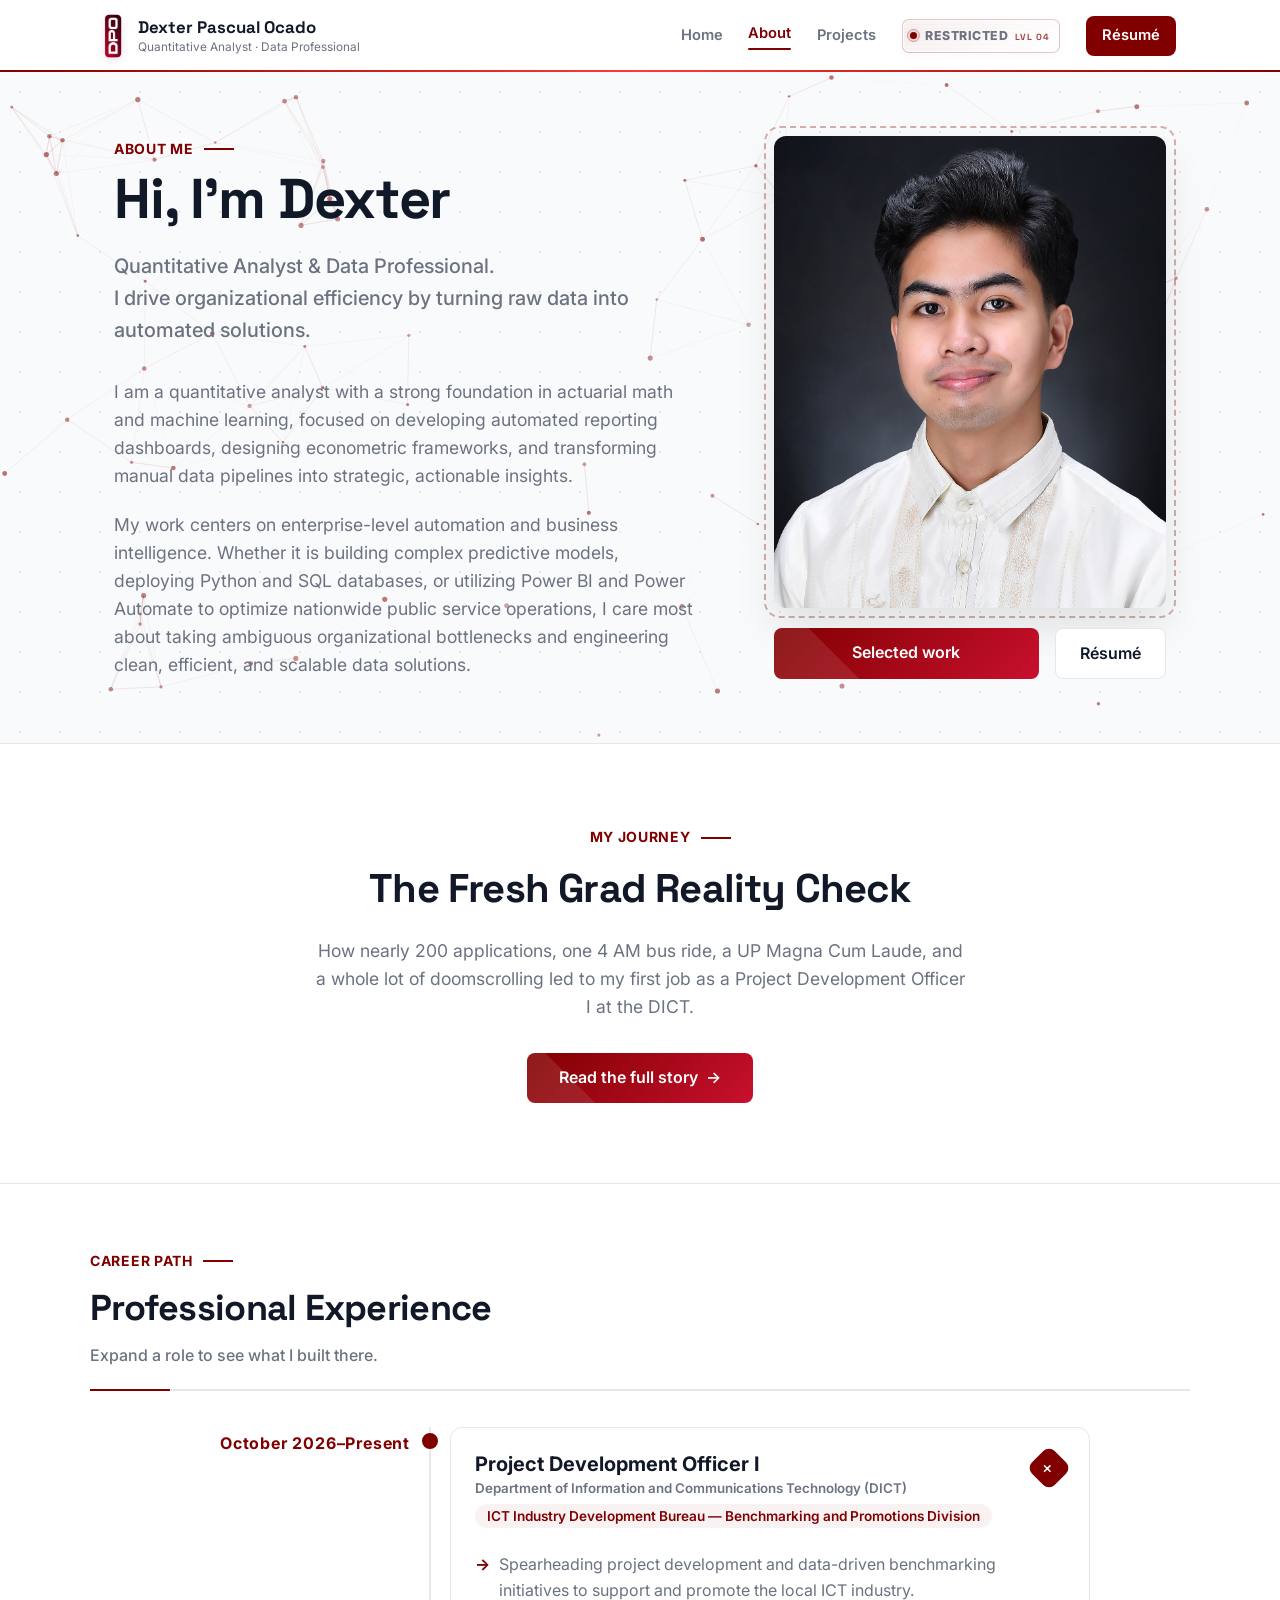
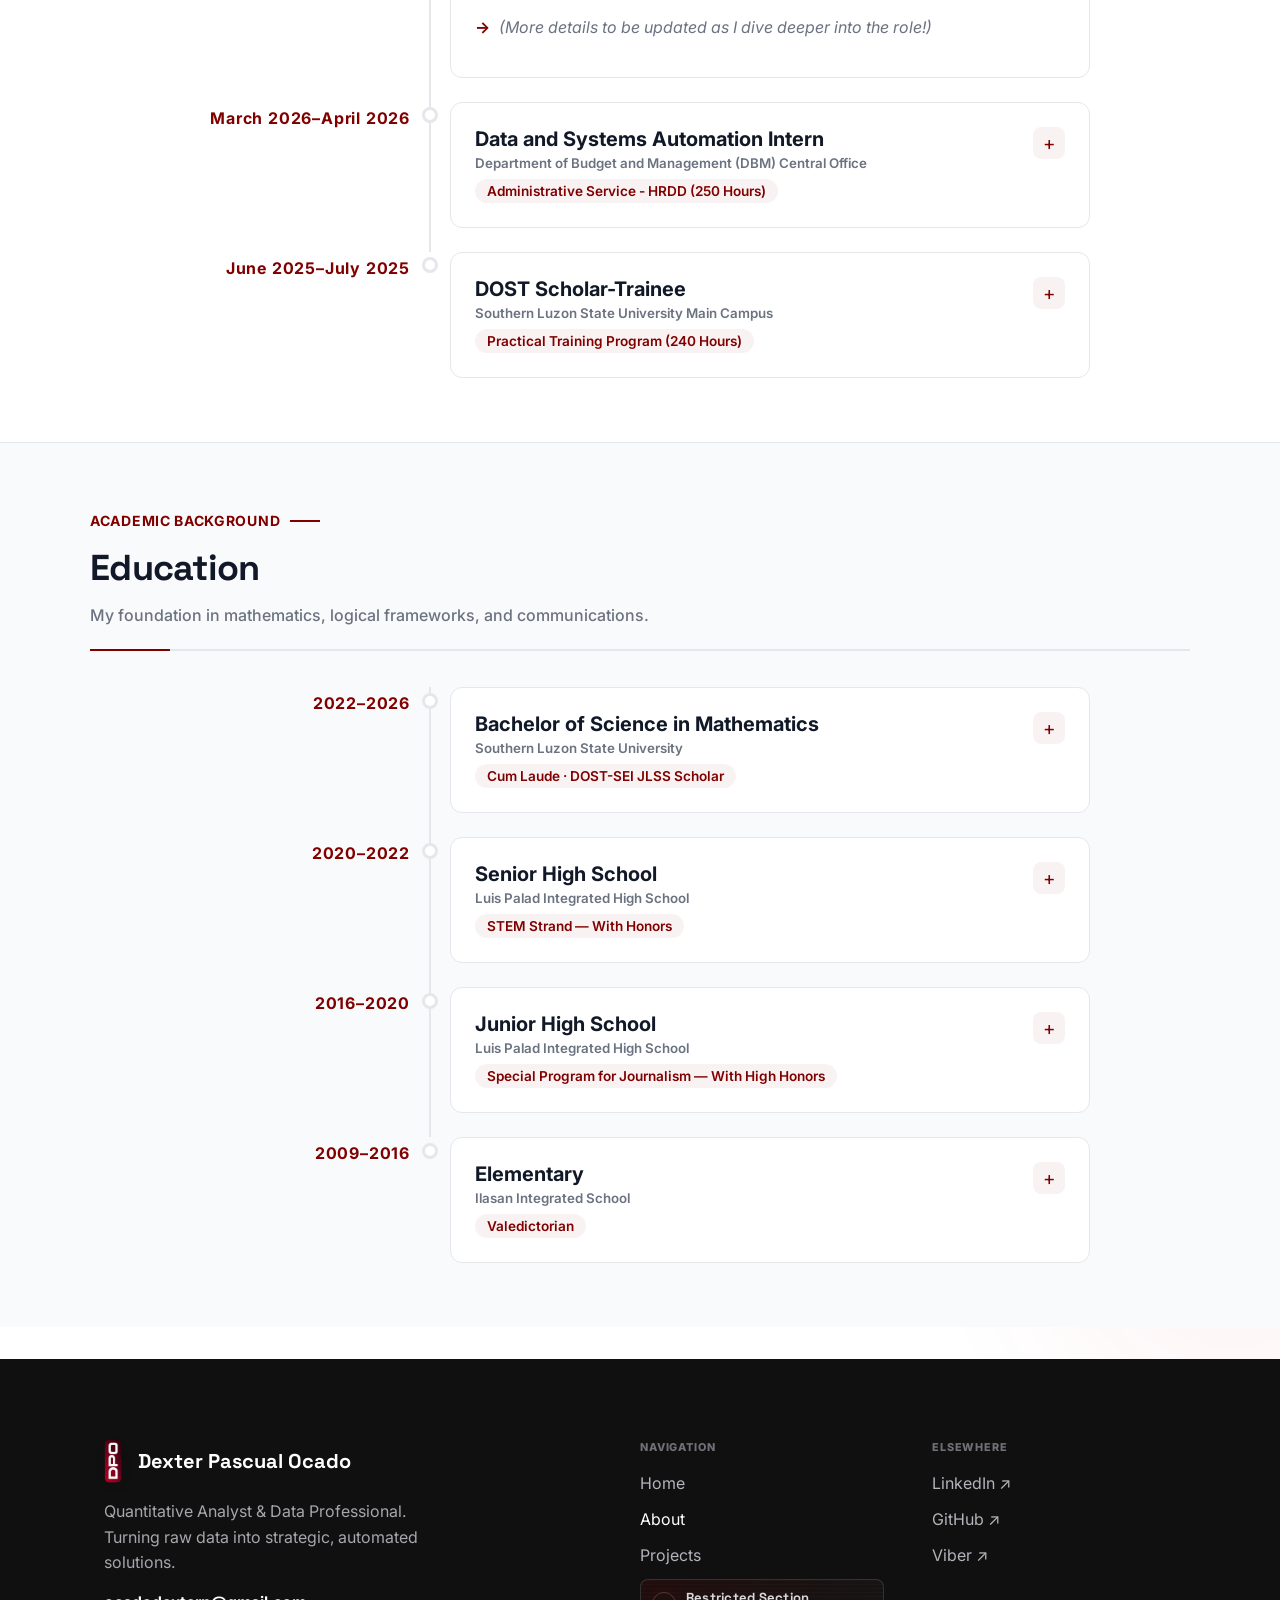
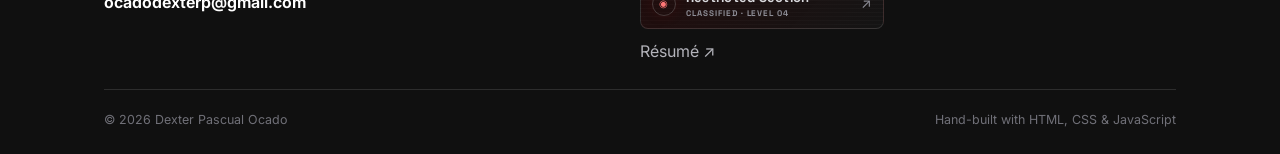
==== about.html @ 58049715 "Increase grid column width in about.html" ====
<!DOCTYPE html>
<html lang="en">
<head>
    <meta charset="UTF-8">
    <meta name="viewport" content="width=device-width, initial-scale=1, shrink-to-fit=no">
    <meta name="theme-color" content="#800000">
    <meta name="description" content="About Dexter Pascual Ocado — Quantitative Analyst and Data Professional.">
    <title>About — Dexter Pascual Ocado</title>
    <link rel="icon" type="image/png" href="img/gryffindor-crest.png">
    <link href="https://fonts.googleapis.com/css2?family=Inter:wght@400;500;600;700;800&family=Space+Grotesk:wght@500;600;700&display=swap" rel="stylesheet">
    <style>
        /* =========================================================
           BASE VARIABLES & RESET
        ========================================================= */
        :root {
            --maroon: #800000;
            --maroon-light: rgba(128, 0, 0, 0.05);
            --maroon-hover: #a00000;
            --text-dark: #111827;
            --text-muted: #6b7280;
            --bg-color: #ffffff;
            --bg-grid: #f9fafb;
            --border: #e5e7eb;
            --transition: all 0.4s cubic-bezier(0.16, 1, 0.3, 1);
        }

        * {
            margin: 0;
            padding: 0;
            box-sizing: border-box;
        }

        html {
            scroll-behavior: smooth;
        }

        body {
            font-family: 'Inter', sans-serif;
            color: var(--text-dark);
            background: var(--bg-color);
            line-height: 1.6;
            overflow-x: hidden;
            position: relative;
        }

        a {
            text-decoration: none;
            color: inherit;
        }

        ul {
            list-style: none;
        }

        /* =========================================================
           TYPOGRAPHY
        ========================================================= */
        h1, h2, h3 {
            font-family: 'Space Grotesk', sans-serif;
            letter-spacing: -0.02em;
        }

        .kicker {
            font-size: 0.875rem;
            text-transform: uppercase;
            letter-spacing: 0.05em;
            color: var(--maroon);
            font-weight: 700;
            margin-bottom: 0.5rem;
            display: inline-block;
            position: relative;
        }

        .kicker::after {
            content: '';
            position: absolute;
            right: -40px;
            top: 50%;
            width: 30px;
            height: 2px;
            background: var(--maroon);
            transform: translateY(-50%);
        }

        .hero-h1 {
            font-size: 3.5rem;
            font-weight: 800;
            line-height: 1.1;
            margin-bottom: 1.25rem;
        }

        .intro-lead {
            font-size: 1.25rem;
            color: var(--text-muted);
            font-weight: 500;
            max-width: 800px;
            margin-bottom: 0;
        }

        /* =========================================================
           ANIMATIONS
        ========================================================= */
        @keyframes float {
            0% {
                transform: translateY(0px) rotate(0deg);
            }
            50% {
                transform: translateY(-20px) rotate(2deg);
            }
            100% {
                transform: translateY(0px) rotate(0deg);
            }
        }

        @keyframes pulse-ring {
            0% {
                box-shadow: 0 0 0 0 rgba(128, 0, 0, 0.4);
            }
            70% {
                box-shadow: 0 0 0 10px rgba(128, 0, 0, 0);
            }
            100% {
                box-shadow: 0 0 0 0 rgba(128, 0, 0, 0);
            }
        }

        /* =========================================================
           AMBIENT BACKGROUND
        ========================================================= */
        .ambient-shape {
            position: absolute;
            border-radius: 50%;
            filter: blur(80px);
            z-index: -1;
            opacity: 0.4;
            animation: float 10s infinite ease-in-out;
        }

        .shape-1 {
            width: 300px;
            height: 300px;
            background: rgba(128, 0, 0, 0.15);
            top: -100px;
            left: -100px;
        }

        .shape-2 {
            width: 400px;
            height: 400px;
            background: rgba(200, 16, 46, 0.1);
            bottom: 10%;
            right: -150px;
            animation-delay: -5s;
        }

        /* =========================================================
           GENERAL CONTAINER
        ========================================================= */
        .wrap {
            max-width: 1100px;
            margin: 0 auto;
            padding: 0 1.5rem;
        }

        /* =========================================================
           INTRO SECTION
        ========================================================= */
        .grid-bg {
            background-color: var(--bg-grid);
            background-image: radial-gradient(var(--border) 1px, transparent 0);
            background-size: 40px 40px;
            padding: 4rem 0;
            border-bottom: 1px solid var(--border);
            position: relative;
            overflow: hidden;
        }

        /* =========================================================
           INTRO LAYOUT
        ========================================================= */
        .intro-grid {
            display: grid;
            grid-template-columns: minmax(0, 1.35fr) minmax(360px, 0.9fr);
            gap: 4.5rem;
            align-items: stretch;
            margin-top: 0;
        }

        /* =========================================================
           LEFT TEXT COLUMN
        ========================================================= */
        .intro-content {
            display: flex;
            flex-direction: column;
            justify-content: space-between;
            min-width: 0;
        }

        .intro-head {
            margin-bottom: 2rem;
        }

        .intro-body {
            display: flex;
            flex-direction: column;
            justify-content: flex-start;
            min-width: 0;
        }

        .intro-body p {
            font-size: 1.1rem;
            margin-bottom: 1.25rem;
            color: var(--text-muted);
            position: relative;
        }

        .intro-body p:last-child {
            margin-bottom: 0;
        }

        /* =========================================================
           PHOTO COLUMN
        ========================================================= */
        .photo-col {
            display: flex;
            flex-direction: column;
            min-width: 0;
            height: 100%;
        }

        .photo-wrapper {
            position: relative;
            width: 100%;
            flex: 1;
            min-height: 0;
            display: flex;
        }

        .photo-wrapper::before {
            content: '';
            position: absolute;
            inset: -10px;
            border: 2px dashed var(--maroon);
            border-radius: 16px;
            opacity: 0.3;
            z-index: 0;
            transition: var(--transition);
        }

        .photo-wrapper:hover::before {
            transform: rotate(3deg);
            opacity: 0.8;
        }

        .photo-col img {
            position: relative;
            z-index: 1;
            width: 100%;
            height: 100%;
            border-radius: 12px;
            box-shadow: 0 20px 40px rgba(0, 0, 0, 0.1);
            transition: transform 0.5s ease;
            object-fit: cover;
        }

        .photo-col img:hover {
            transform: translateY(-5px);
        }

        /* =========================================================
           BUTTONS
        ========================================================= */
        .intro-btns {
            display: flex;
            gap: 1rem;
            margin-top: 1.25rem;
            position: relative;
            z-index: 2;
            flex-shrink: 0;
        }

        .btn {
            padding: 0.75rem 1.5rem;
            border-radius: 8px;
            font-weight: 600;
            text-align: center;
            transition: var(--transition);
        }

        .btn--grad {
            background: linear-gradient(135deg, var(--maroon), #c8102e);
            color: white;
            flex: 1;
            position: relative;
            overflow: hidden;
        }

        .btn--grad::after {
            content: '';
            position: absolute;
            top: -50%;
            left: -50%;
            width: 200%;
            height: 200%;
            background: rgba(255, 255, 255, 0.1);
            transform: rotate(45deg) translateY(100%);
            transition: transform 0.5s ease;
        }

        .btn--grad:hover::after {
            transform: rotate(45deg) translateY(-100%);
        }

        .btn--grad:hover {
            box-shadow: 0 10px 20px rgba(128, 0, 0, 0.2);
            transform: translateY(-2px);
        }

        .btn--ghost {
            border: 1px solid var(--border);
            color: var(--text-dark);
            background: white;
        }

        .btn--ghost:hover {
            border-color: var(--maroon);
            color: var(--maroon);
        }

        /* =========================================================
           TIMELINE SECTION
        ========================================================= */
        .pad-exp {
            padding: 4rem 0 1rem 0;
        }

        .sechead {
            margin-bottom: 2.25rem;
            text-align: left;
            border-bottom: 2px solid var(--border);
            padding-bottom: 1.25rem;
            position: relative;
        }

        .sechead::after {
            content: '';
            position: absolute;
            bottom: -2px;
            left: 0;
            width: 80px;
            height: 2px;
            background: var(--maroon);
        }

        .sechead h2 {
            font-size: 2.25rem;
            font-weight: 700;
            margin-bottom: 0.35rem;
            color: var(--text-dark);
        }

        .sechead p {
            color: var(--text-muted);
            font-weight: 500;
        }

        /* =========================================================
           TIMELINE
        ========================================================= */
        .timeline {
            position: relative;
            max-width: 900px;
            margin: 0 auto 3rem auto;
        }

        .tl-row {
            display: grid;
            grid-template-columns: 220px 40px 1fr;
            margin-bottom: 1.5rem;
            position: relative;
        }

        .tl-year {
            font-weight: 700;
            color: var(--maroon);
            text-align: right;
            padding-top: 0.25rem;
            letter-spacing: 0.05em;
            white-space: nowrap; 
        }

        .tl-rail {
            position: relative;
            display: flex;
            justify-content: center;
        }

        .tl-rail::before {
            content: '';
            position: absolute;
            top: 0;
            bottom: -1.5rem;
            width: 2px;
            background: var(--border);
        }

        .tl-row:last-child .tl-rail::before {
            display: none;
        }

        .tl-node {
            width: 16px;
            height: 16px;
            background: white;
            border: 3px solid var(--border);
            border-radius: 50%;
            position: relative;
            z-index: 2;
            margin-top: 0.35rem;
            transition: var(--transition);
        }

        .tl-row:hover .tl-node {
            border-color: var(--maroon);
            transform: scale(1.3);
        }

        .tl-node--current {
            border-color: var(--maroon);
            background: var(--maroon);
            animation: pulse-ring 2s infinite;
        }

        /* =========================================================
           TIMELINE BODY
        ========================================================= */
        .tl-body {
            background: var(--bg-color);
            border: 1px solid var(--border);
            border-radius: 12px;
            padding: 1.5rem;
            transition: var(--transition);
            position: relative;
            overflow: hidden;
        }

        .tl-body::before {
            content: '';
            position: absolute;
            left: 0;
            top: 0;
            height: 100%;
            width: 4px;
            background: transparent;
            transition: var(--transition);
        }

        .tl-body:hover {
            box-shadow: 0 10px 30px rgba(0, 0, 0, 0.06);
            border-color: transparent;
            transform: translateX(5px);
        }

        .tl-body:hover::before {
            background: var(--maroon);
        }

        /* =========================================================
           EXPERIENCE ACCORDION
        ========================================================= */
        .exp-btn {
            width: 100%;
            display: flex;
            justify-content: space-between;
            align-items: flex-start;
            background: transparent;
            border: none;
            text-align: left;
            cursor: pointer;
            font-family: inherit;
        }

        .tl-title {
            display: block;
            font-size: 1.25rem;
            font-weight: 700;
            color: var(--text-dark);
            margin-bottom: 0.25rem;
        }

        .tl-org {
            display: block;
            font-weight: 600;
            color: var(--text-muted);
            margin-bottom: 0.5rem;
        }

        .tl-note {
            display: inline-block;
            font-size: 0.85rem;
            font-weight: 600;
            color: var(--maroon);
            background: var(--maroon-light);
            padding: 0.25rem 0.75rem;
            border-radius: 50px;
        }

        .exp-icon {
            background: var(--maroon-light);
            color: var(--maroon);
            width: 32px;
            height: 32px;
            border-radius: 8px;
            display: flex;
            align-items: center;
            justify-content: center;
            font-size: 1.2rem;
            transition: var(--transition);
            flex-shrink: 0;
        }

        .exp-btn:hover .exp-icon {
            background: var(--maroon);
            color: white;
        }

        .exp-btn[aria-expanded="true"] .exp-icon {
            transform: rotate(45deg);
            background: var(--maroon);
            color: white;
        }

        /* =========================================================
           EXPERIENCE PANELS
        ========================================================= */
        .exp-panel {
            display: grid;
            grid-template-rows: 0fr;
            transition: grid-template-rows 0.4s cubic-bezier(0.16, 1, 0.3, 1);
        }

        .exp-panel-inner {
            overflow: hidden;
        }

        .exp-btn[aria-expanded="true"] + .exp-panel {
            grid-template-rows: 1fr;
        }

        .exp-panel ul {
            margin-top: 1.5rem;
            padding-left: 1.5rem;
            color: var(--text-muted);
            list-style-type: none;
        }

        .exp-panel li {
            margin-bottom: 0.75rem;
            position: relative;
        }

        .exp-panel li::before {
            content: '→';
            position: absolute;
            left: -1.5rem;
            color: var(--maroon);
            font-weight: bold;
        }

        /* =========================================================
           REVEAL ANIMATIONS
        ========================================================= */
        [data-reveal] {
            opacity: 0;
            transform: translateY(30px);
            transition: opacity 0.8s ease, transform 0.8s cubic-bezier(0.16, 1, 0.3, 1);
        }

        [data-reveal].is-visible {
            opacity: 1;
            transform: translateY(0);
        }

        .delay-1 {
            transition-delay: 0.1s;
        }

        .delay-2 {
            transition-delay: 0.2s;
        }

        /* =========================================================
           BACKGROUND CANVAS
        ========================================================= */
        #grid-bg-canvas {
            position: absolute;
            top: 0;
            left: 0;
            width: 100%;
            height: 100%;
            z-index: 1;
            pointer-events: none;
        }

        .grid-bg .wrap {
            position: relative;
            z-index: 2;
        }

        /* =========================================================
           RESPONSIVE — TABLET
        ========================================================= */
        @media (max-width: 900px) {
            .grid-bg {
                padding: 3.5rem 0;
            }

            .intro-grid {
                grid-template-columns: 1fr;
                gap: 3rem;
            }

            .intro-content {
                display: block;
            }

            .intro-head {
                margin-bottom: 2rem;
            }

            .photo-col {
                height: auto;
            }

            .photo-wrapper {
                height: auto;
                aspect-ratio: 4 / 5;
                flex: none;
            }

            .pad-exp {
                padding: 3.5rem 0 1rem 0;
            }
        }

        /* =========================================================
           RESPONSIVE — MOBILE
        ========================================================= */
        @media (max-width: 600px) {
            .wrap {
                padding: 0 1.25rem;
            }

            .grid-bg {
                padding: 3rem 0;
            }

            .hero-h1 {
                font-size: 2.75rem;
            }

            .intro-lead {
                font-size: 1.05rem;
            }

            .intro-body p {
                font-size: 1rem;
            }

            .intro-btns {
                flex-direction: column;
            }

            .btn {
                width: 100%;
            }

            .pad-exp {
                padding: 3rem 0 0.5rem 0;
            }

            .sechead {
                margin-bottom: 1.75rem;
                padding-bottom: 1rem;
            }

            .sechead h2 {
                font-size: 2rem;
            }

            .timeline {
                margin-bottom: 2rem;
            }

            .tl-row {
                grid-template-columns: 70px 30px 1fr;
                margin-bottom: 1.25rem;
            }

            .tl-year {
                font-size: 0.85rem;
            }

            .tl-body {
                padding: 1.25rem;
            }

            .tl-title {
                font-size: 1.1rem;
            }

            .tl-org {
                font-size: 0.9rem;
            }

            .tl-note {
                font-size: 0.78rem;
            }
        }
    </style>
    <link rel="stylesheet" href="components.css">
</head>

<body class="page-about">

    <script src="js/components.js"></script>

    <!-- =========================================================
         BACKGROUND AMBIENT ANIMATIONS
    ========================================================= -->
    <div class="ambient-shape shape-1"></div>
    <div class="ambient-shape shape-2"></div>

    <!-- =========================================================
         SITE HEADER
    ========================================================= -->
    <div id="site-header" aria-label="Site header"></div>

    <!-- =========================================================
         INTRO SECTION
    ========================================================= -->
    <section class="grid-bg">
        <canvas id="grid-bg-canvas"></canvas>

        <div class="wrap">
            <div class="intro-grid">

                <!-- =================================================
                     LEFT COLUMN — TEXT
                ================================================ -->
                <div class="intro-content">
                    <div class="intro-head" data-reveal>
                        <div class="kicker">
                            About me
                        </div>

                        <h1 class="hero-h1">
                            Hi, I'm Dexter
                        </h1>

                        <p class="intro-lead">
                            Quantitative Analyst &amp; Data Professional.<br>
                            I drive organizational efficiency by turning raw data into automated solutions.
                        </p>
                    </div>

                    <div class="intro-body delay-2" data-reveal>
                        <p>
                            I am a quantitative analyst with a strong foundation in actuarial math and machine learning,
                            focused on developing automated reporting dashboards, designing econometric frameworks,
                            and transforming manual data pipelines into strategic, actionable insights.
                        </p>

                        <p>
                            My work centers on enterprise-level automation and business intelligence.
                            Whether it is building complex predictive models, deploying Python and SQL databases,
                            or utilizing Power BI and Power Automate to optimize nationwide public service operations,
                            I care most about taking ambiguous organizational bottlenecks and engineering clean,
                            efficient, and scalable data solutions.
                        </p>
                    </div>
                </div>

                <!-- =================================================
                     RIGHT COLUMN — PHOTO + BUTTONS
                ================================================ -->
                <div class="photo-col delay-1" data-reveal>
                    <div class="photo-wrapper">
                        <img src="img/ocado.png" alt="Dexter Pascual Ocado">
                    </div>

                    <div class="intro-btns">
                        <a class="btn btn--grad" href="projects.html">
                            Selected work
                        </a>

                        <a class="btn btn--ghost" href="Resume - Dexter Pascual Ocado.pdf" target="_blank" rel="noopener">
                            R&eacute;sum&eacute;
                        </a>
                    </div>
                </div>

            </div>
        </div>
    </section>

    <!-- =========================================================
         JOB HUNT TEASER (NEW LOCATION)
    ========================================================= -->
    <section style="background: var(--bg-color); padding: 5rem 0; border-bottom: 1px solid var(--border);">
        <div class="wrap" style="text-align: center; max-width: 700px;" data-reveal>
            <div class="kicker">My Journey</div>
            <h2 style="font-size: 2.5rem; margin-bottom: 1rem; color: var(--text-dark);">The Fresh Grad Reality Check</h2>
            <p style="font-size: 1.1rem; color: var(--text-muted); margin-bottom: 2rem;">
                How nearly 200 applications, one 4 AM bus ride, a UP Magna Cum Laude, and a whole lot of doomscrolling led to my first job as a Project Development Officer I at the DICT.
            </p>
            <a href="job-hunt.html" class="btn btn--grad" style="display: inline-flex; align-items: center; gap: 0.5rem; padding: 0.75rem 2rem;">
                Read the full story <span>&rarr;</span>
            </a>
        </div>
    </section>

    <!-- =========================================================
         EXPERIENCE TIMELINE
    ========================================================= -->
    <section>
        <div class="wrap pad-exp">
            <div class="sechead" data-reveal>
                <div class="kicker">
                    Career Path
                </div>

                <h2>
                    Professional Experience
                </h2>

                <p>
                    Expand a role to see what I built there.
                </p>
            </div>

            <div class="timeline">

                <!-- =================================================
                     DICT NEW ROLE
                ================================================ -->
                <div class="tl-row" data-reveal>
                    <div class="tl-year">
                        October 2026&ndash;Present
                    </div>

                    <div class="tl-rail">
                        <span class="tl-node tl-node--current"></span>
                    </div>

                    <div class="tl-body">
                        <button class="exp-btn" type="button" data-exp-btn aria-expanded="true">
                            <span>
                                <span class="tl-title">
                                    Project Development Officer I
                                </span>

                                <span class="tl-org">
                                    Department of Information and Communications Technology (DICT)
                                </span>

                                <span class="tl-note">
                                    ICT Industry Development Bureau — Benchmarking and Promotions Division
                                </span>
                            </span>

                            <span class="exp-icon">
                                +
                            </span>
                        </button>

                        <div class="exp-panel">
                            <div class="exp-panel-inner">
                                <ul>
                                    <li>
                                        Spearheading project development and data-driven benchmarking initiatives to support and promote the local ICT industry.
                                    </li>
                                    <li>
                                        <em>(More details to be updated as I dive deeper into the role!)</em>
                                    </li>
                                </ul>
                            </div>
                        </div>
                    </div>
                </div>

                <!-- =================================================
                     DBM INTERNSHIP
                ================================================ -->
                <div class="tl-row" data-reveal>
                    <div class="tl-year">
                        March 2026&ndash;April 2026
                    </div>

                    <div class="tl-rail">
                        <span class="tl-node"></span>
                    </div>

                    <div class="tl-body">
                        <button class="exp-btn" type="button" data-exp-btn aria-expanded="false">
                            <span>
                                <span class="tl-title">
                                    Data and Systems Automation Intern
                                </span>

                                <span class="tl-org">
                                    Department of Budget and Management (DBM) Central Office
                                </span>

                                <span class="tl-note">
                                    Administrative Service - HRDD (250 Hours)
                                </span>
                            </span>

                            <span class="exp-icon">
                                +
                            </span>
                        </button>

                        <div class="exp-panel">
                            <div class="exp-panel-inner">
                                <ul>
                                    <li>
                                        Proactively identified bottlenecks in manual PDF generation and data aggregation,
                                        proposing an automated solution that streamlined the nationwide reporting process.
                                    </li>

                                    <li>
                                        Developed a centralized tracking system initially designed to monitor document
                                        completion statuses across every file and row for 1,200 employees, which was later
                                        successfully expanded to process and generate the actual evaluation results.
                                    </li>

                                    <li>
                                        Developed multiple custom web applications including the "Interventions Consolidator"
                                        and "Individual Development Plan (IDP) Generator".
                                    </li>

                                    <li>
                                        Cleaned and transformed large-scale datasets, including 12,000+ rows of Udemy learner
                                        data, using custom-built fuzzy-matching algorithms and Power Query.
                                    </li>

                                    <li>
                                        Authored advanced TypeScript Excel scripts and engineered Microsoft Power Automate
                                        flows to batch-process files, which included autonomously locking structural columns
                                        and utilizing Regular Expressions (Regex) to extract priority rankings.
                                    </li>

                                    <li>
                                        Built and maintained complex, 34-sheet Excel reports handling up to 5,000 rows of data
                                        per sheet, utilizing advanced cell formatting, sorting, filtering, and logical formulas
                                        to ensure absolute data integrity.
                                    </li>
                                </ul>
                            </div>
                        </div>
                    </div>
                </div>

                <!-- =================================================
                     DOST SCHOLAR TRAINING
                ================================================ -->
                <div class="tl-row" data-reveal>
                    <div class="tl-year">
                        June 2025&ndash;July 2025
                    </div>

                    <div class="tl-rail">
                        <span class="tl-node"></span>
                    </div>

                    <div class="tl-body">
                        <button class="exp-btn" type="button" data-exp-btn aria-expanded="false">
                            <span>
                                <span class="tl-title">
                                    DOST Scholar-Trainee
                                </span>

                                <span class="tl-org">
                                    Southern Luzon State University Main Campus
                                </span>

                                <span class="tl-note">
                                    Practical Training Program (240 Hours)
                                </span>
                            </span>

                            <span class="exp-icon">
                                +
                            </span>
                        </button>

                        <div class="exp-panel">
                            <div class="exp-panel-inner">
                                <ul>
                                    <li>
                                        Executed diverse technical and multimedia projects for the BS Mathematics department,
                                        including planning and production of a promotional video.
                                    </li>

                                    <li>
                                        Compiled and formatted the full-semester Theory of Interest learning module.
                                    </li>

                                    <li>
                                        Inventoried and digitally cataloged alumni research theses for structural data management.
                                    </li>

                                    <li>
                                        Completed Power BI hands-on training focusing on dashboards, reports,
                                        and advanced data visualization techniques.
                                    </li>

                                    <li>
                                        Evaluated with an Outstanding (1) performance rating across all technical
                                        and administrative tasks by the Program Chairperson.
                                    </li>
                                </ul>
                            </div>
                        </div>
                    </div>
                </div>

            </div>
        </div>
    </section>

    <!-- =========================================================
         EDUCATION
    ========================================================= -->
    <section style="
        background: var(--bg-grid);
        padding-top: 1px;
        border-top: 1px solid var(--border);
    ">
        <div class="wrap pad-exp">
            <div class="sechead" data-reveal>
                <div class="kicker">
                    Academic Background
                </div>

                <h2>
                    Education
                </h2>

                <p>
                    My foundation in mathematics, logical frameworks, and communications.
                </p>
            </div>

            <div class="timeline">

                <!-- =================================================
                     SLSU DEGREE
                ================================================ -->
                <div class="tl-row" data-reveal>
                    <div class="tl-year">
                        2022&ndash;2026
                    </div>

                    <div class="tl-rail">
                        <span class="tl-node"></span>
                    </div>

                    <div class="tl-body">
                        <button class="exp-btn" type="button" data-exp-btn aria-expanded="false">
                            <span>
                                <span class="tl-title">
                                    Bachelor of Science in Mathematics
                                </span>

                                <span class="tl-org">
                                    Southern Luzon State University
                                </span>

                                <span class="tl-note">
                                    Cum Laude &middot; DOST-SEI JLSS Scholar
                                </span>
                            </span>

                            <span class="exp-icon">
                                +
                            </span>
                        </button>

                        <div class="exp-panel">
                            <div class="exp-panel-inner">
                                <ul>
                                    <li>
                                        Graduated as a Department of Science and Technology -
                                        Science Education Institute (DOST-SEI) JLSS Scholar.
                                    </li>

                                    <li>
                                        Achieved Career Service Professional Eligibility with a rating of 93.99%.
                                    </li>

                                    <li>
                                        Relevant Coursework: Actuarial Math &amp; Theory of Interest,
                                        Statistical Modeling &amp; Multivariate Analysis,
                                        Operations Research &amp; Numerical Analysis,
                                        Computing &amp; Linear Algebra.
                                    </li>
                                </ul>
                            </div>
                        </div>
                    </div>
                </div>

                <!-- =================================================
                     SENIOR HIGH SCHOOL
                ================================================ -->
                <div class="tl-row" data-reveal>
                    <div class="tl-year">
                        2020&ndash;2022
                    </div>

                    <div class="tl-rail">
                        <span class="tl-node"></span>
                    </div>

                    <div class="tl-body">
                        <button class="exp-btn" type="button" data-exp-btn aria-expanded="false">
                            <span>
                                <span class="tl-title">
                                    Senior High School
                                </span>

                                <span class="tl-org">
                                    Luis Palad Integrated High School
                                </span>

                                <span class="tl-note">
                                    STEM Strand &mdash; With Honors
                                </span>
                            </span>

                            <span class="exp-icon">
                                +
                            </span>
                        </button>

                        <div class="exp-panel">
                            <div class="exp-panel-inner">
                                <ul>
                                    <li>
                                        Graduated With Honors under the Science, Technology,
                                        Engineering, and Mathematics (STEM) strand.
                                    </li>

                                    <li>
                                        Champion in "Sibulan: Online Quezon-wide Journo KonFab"
                                        under the Copyreading and Headline Writing (Filipino) Category.
                                    </li>
                                </ul>
                            </div>
                        </div>
                    </div>
                </div>

                <!-- =================================================
                     JUNIOR HIGH SCHOOL
                ================================================ -->
                <div class="tl-row" data-reveal>
                    <div class="tl-year">
                        2016&ndash;2020
                    </div>

                    <div class="tl-rail">
                        <span class="tl-node"></span>
                    </div>

                    <div class="tl-body">
                        <button class="exp-btn" type="button" data-exp-btn aria-expanded="false">
                            <span>
                                <span class="tl-title">
                                    Junior High School
                                </span>

                                <span class="tl-org">
                                    Luis Palad Integrated High School
                                </span>

                                <span class="tl-note">
                                    Special Program for Journalism &mdash; With High Honors
                                </span>
                            </span>

                            <span class="exp-icon">
                                +
                            </span>
                        </button>

                        <div class="exp-panel">
                            <div class="exp-panel-inner">
                                <ul>
                                    <li>
                                        Graduated With High Honors under the specialized journalism curriculum.
                                    </li>

                                    <li>
                                        Served as the Editor-in-Chief for the official school publication
                                        "Ang Paladian" (SY 2019-2020).
                                    </li>

                                    <li>
                                        Regional Schools Press Conference (RSPC) Qualifier for SY 2018-2019
                                        and 2019-2020 under the Copyreading and Headline Writing (Filipino) Category.
                                    </li>
                                </ul>
                            </div>
                        </div>
                    </div>
                </div>

                <!-- =================================================
                     ELEMENTARY
                ================================================ -->
                <div class="tl-row" data-reveal>
                    <div class="tl-year">
                        2009&ndash;2016
                    </div>

                    <div class="tl-rail">
                        <span class="tl-node"></span>
                    </div>

                    <div class="tl-body">
                        <button class="exp-btn" type="button" data-exp-btn aria-expanded="false">
                            <span>
                                <span class="tl-title">
                                    Elementary
                                </span>

                                <span class="tl-org">
                                    Ilasan Integrated School
                                </span>

                                <span class="tl-note">
                                    Valedictorian
                                </span>
                            </span>

                            <span class="exp-icon">
                                +
                            </span>
                        </button>

                        <div class="exp-panel">
                            <div class="exp-panel-inner">
                                <ul>
                                    <li>
                                        Graduated as Batch Valedictorian.
                                    </li>
                                </ul>
                            </div>
                        </div>
                    </div>
                </div>

            </div>
        </div>
    </section>

    <!-- =========================================================
         FOOTER
    ========================================================= -->
    <div id="site-footer" aria-label="Site footer"></div>

    <!-- =========================================================
         ACCORDION + SCROLL REVEAL
    ========================================================= -->
    <script>
        document.addEventListener("DOMContentLoaded", function () {
            /* -----------------------------------------------
                Accordion Toggle
            ------------------------------------------------ */
            const expButtons = document.querySelectorAll('[data-exp-btn]');

            expButtons.forEach(button => {
                button.addEventListener('click', () => {
                    const isExpanded = button.getAttribute('aria-expanded') === 'true';
                    button.setAttribute('aria-expanded', String(!isExpanded));
                });
            });

            /* -----------------------------------------------
                Intersection Observer
            ------------------------------------------------ */
            const revealElements = document.querySelectorAll('[data-reveal]');
            const revealOptions = {
                threshold: 0.15,
                rootMargin: "0px 0px -50px 0px"
            };

            const revealOnScroll = new IntersectionObserver(function (entries, observer) {
                entries.forEach(entry => {
                    if (!entry.isIntersecting) {
                        return;
                    }

                    entry.target.classList.add('is-visible');
                    observer.unobserve(entry.target);
                });
            }, revealOptions);

            revealElements.forEach(el => revealOnScroll.observe(el));
        });
    </script>

    <!-- =========================================================
         CANVAS ANIMATION
    ========================================================= -->
    <script>
        document.addEventListener("DOMContentLoaded", function () {
            const canvas = document.getElementById("grid-bg-canvas");

            if (!canvas) {
                return;
            }

            const ctx = canvas.getContext("2d");

            let width;
            let height;
            let points = [];

            const mouse = {
                x: null,
                y: null,
                radius: 200
            };

            /* -----------------------------------------------
                Mouse Tracking
            ------------------------------------------------ */
            window.addEventListener("mousemove", function (e) {
                const rect = canvas.getBoundingClientRect();
                mouse.x = e.clientX - rect.left;
                mouse.y = e.clientY - rect.top;
            });

            window.addEventListener("mouseleave", function () {
                mouse.x = null;
                mouse.y = null;
            });

            /* -----------------------------------------------
                Canvas Resize
            ------------------------------------------------ */
            function resize() {
                width = canvas.width = canvas.offsetWidth;
                height = canvas.height = canvas.offsetHeight;
                points = [];

                const count = Math.floor((width * height) / 10000);

                for (let i = 0; i < count; i++) {
                    points.push({
                        x: Math.random() * width,
                        y: Math.random() * height,
                        vx: (Math.random() - 0.5) * 0.4,
                        vy: (Math.random() - 0.5) * 0.4,
                        size: Math.random() * 1.5 + 1.2,
                        baseAlpha: Math.random() * 0.2 + 0.2
                    });
                }
            }

            /* -----------------------------------------------
                Animation
            ------------------------------------------------ */
            function animate() {
                ctx.clearRect(0, 0, width, height);

                for (let i = 0; i < points.length; i++) {
                    const p = points[i];

                    p.x += p.vx;
                    p.y += p.vy;

                    if (p.x < 0 || p.x > width) {
                        p.vx *= -1;
                    }

                    if (p.y < 0 || p.y > height) {
                        p.vy *= -1;
                    }

                    /* Mouse interaction */
                    if (mouse.x !== null && mouse.y !== null) {
                        const dx = mouse.x - p.x;
                        const dy = mouse.y - p.y;
                        const dist = Math.hypot(dx, dy);

                        if (dist < mouse.radius && dist > 10) {
                            const force = (mouse.radius - dist) / mouse.radius;
                            p.x += (dx / dist) * force * 0.6;
                            p.y += (dy / dist) * force * 0.6;
                        }
                    }

                    /* Point */
                    ctx.fillStyle = `rgba(128, 0, 0, ${p.baseAlpha + 0.15})`;
                    ctx.beginPath();
                    ctx.arc(p.x, p.y, p.size, 0, Math.PI * 2);
                    ctx.fill();

                    /* Connections */
                    for (let j = i + 1; j < points.length; j++) {
                        const p2 = points[j];
                        const dist = Math.hypot(p.x - p2.x, p.y - p2.y);

                        if (dist < 130) {
                            const baseOpacity = 0.2 * (1 - dist / 130);
                            let mouseBoost = 0;

                            if (mouse.x !== null && mouse.y !== null) {
                                const midX = (p.x + p2.x) / 2;
                                const midY = (p.y + p2.y) / 2;
                                const mouseDist = Math.hypot(mouse.x - midX, mouse.y - midY);

                                if (mouseDist < mouse.radius) {
                                    mouseBoost = 0.3 * (1 - mouseDist / mouse.radius);
                                }
                            }

                            const finalOpacity = baseOpacity + mouseBoost;

                            ctx.strokeStyle = `rgba(128, 0, 0, ${finalOpacity})`;
                            ctx.lineWidth = 0.75;
                            ctx.beginPath();
                            ctx.moveTo(p.x, p.y);
                            ctx.lineTo(p2.x, p2.y);
                            ctx.stroke();
                        }
                    }
                }

                requestAnimationFrame(animate);
            }

            window.addEventListener("resize", resize);

            resize();
            animate();
        });
    </script>
</body>
</html>
---- components.css ----
/*
 * Shared site chrome
 * ------------------------------------------------------------
 * One source of truth for header/footer geometry and global
 * scrollbar behavior. Loaded after page-specific CSS by
 * components.js so these values remain consistent everywhere.
 */

html {
    overflow-y: scroll;
}

.site-header {
    position: sticky !important;
    top: 0 !important;
    z-index: 100 !important;
    background: rgba(255, 255, 255, 0.94) !important;
    backdrop-filter: blur(10px);
    -webkit-backdrop-filter: blur(10px);
    border-bottom: none !important;
}

/* Animated Maroon Gradient Border */
.site-header::after {
    content: '';
    position: absolute;
    bottom: 0;
    left: 0;
    width: 100%;
    height: 2px;
    /* This creates a perfectly repeating color pattern */
    background: linear-gradient(90deg, #800000, #ff3b3b, #800000, #ff3b3b, #800000);
    background-size: 200% 100%;
    /* 'linear' keeps the speed constant, creating a continuous flow */
    animation: flowMaroon 4s linear infinite;
}

/* Continuously shifts the gradient to the left */
@keyframes flowMaroon {
    0% { background-position: 200% 0; }
    100% { background-position: 0% 0; }
}

.site-header .wrap {
    display: flex !important;
    justify-content: space-between !important;
    align-items: center !important;
    min-height: 72px !important;
    height: 72px !important;
    max-width: 1120px !important;
    margin: 0 auto !important;
    padding: 0 1.5rem !important;
    box-sizing: border-box;
}

.site-header .brand {
    color: inherit;
    text-decoration: none;
    /* Add these three lines to put the logo and text side-by-side */
    display: flex !important;
    align-items: center !important;
    gap: 1rem !important;
}

/* Add this brand-new block for your PNG */
.brand-logo {
    height: 44px; 
    width: auto;
    border-radius: 6px;
    object-fit: cover;
    box-shadow: 0 4px 10px rgba(0, 0, 0, 0.08);
}

.brand-lockup {
    display: flex;
    flex-direction: column;
    /* Add this line to vertically center your name and title next to the logo */
    justify-content: center; 
}

.brand-name {
    font: 700 1.05rem "Space Grotesk", sans-serif;
}

.brand-kicker {
    font-size: .74rem;
    color: var(--muted, #6b7280);
}

.nav {
    display: flex !important;
    gap: 1.6rem !important;
    align-items: center !important;
    font-size: .92rem;
    font-weight: 600;
}

.nav-link {
    color: var(--muted, #6b7280);
    transition: color .2s ease, transform .2s ease;
    display: inline-block;
    text-decoration: none;
    position: relative; /* Added to anchor the underline */
}

.nav-link:hover,
.nav-link.is-current {
    color: var(--maroon, #800000);
    transform: translateY(-2px);
}

/* Active tab underline effect */
.nav-link.is-current::after {
    content: '';
    position: absolute;
    bottom: -4px;
    left: 0;
    width: 100%;
    height: 2px;
    background: var(--maroon, #800000);
    border-radius: 2px;
}

.nav-link:hover,
.nav-link.is-current {
    color: var(--maroon, #800000);
    transform: translateY(-2px);
}

.nav-resume {
    padding: .5rem 1rem;
    border-radius: 8px;
    background: var(--maroon, #800000);
    color: var(--white, #fff);
    transition: background .2s ease, transform .2s ease, box-shadow .2s ease;
    text-decoration: none;
}

.nav-resume:hover {
    background: var(--maroon-dark, #5f0000);
    transform: translateY(-2px);
    box-shadow: 0 4px 12px rgba(128, 0, 0, 0.2);
}

.site-footer {
    background: #101010 !important;
    color: #fff !important;
    padding: 5rem 0 1.5rem !important;
    margin-top: 2rem !important;
}

.site-footer .wrap {
    max-width: 1120px !important;
    margin: 0 auto !important;
    padding: 0 1.5rem !important;
    box-sizing: border-box;
}

.footer-grid {
    display: grid !important;
    grid-template-columns: 2fr 1fr 1fr !important;
    gap: 3rem !important;
    margin-bottom: 3rem !important;
}

.footer-brand {
    font: 700 1.25rem "Space Grotesk", sans-serif;
    margin-bottom: .9rem;
}

.footer-col p {
    color: #a6a6ad;
    max-width: 320px;
}

.footer-email {
    display: inline-block;
    margin-top: .9rem;
    font-weight: 650;
    color: inherit;
    transition: transform .2s ease, color .2s ease;
}

.micro {
    color: #707078;
    text-transform: uppercase;
    letter-spacing: .08em;
    font-size: .68rem;
    font-weight: 800;
    margin-bottom: .9rem;
}

.footer-links {
    display: flex;
    flex-direction: column;
    gap: .65rem;
}

.footer-links a {
    color: #b3b3ba;
    transition: transform .2s ease, color .2s ease;
    display: inline-block;
    width: fit-content;
    text-decoration: none;
}

.footer-links a:hover,
.footer-email:hover {
    color: #fff;
    transform: translateX(4px);
}

.footer-links a.is-current {
    color: #fff;
}

.footer-bottom {
    border-top: 1px solid rgba(255, 255, 255, .12) !important;
    padding-top: 1.25rem !important;
    margin-top: 1.5rem;
    display: flex !important;
    justify-content: space-between !important;
    gap: 1rem;
    color: #707078 !important;
    font-size: .78rem;
}

@media (max-width: 900px) {
    .footer-grid {
        grid-template-columns: 1fr 1fr !important;
    }
}

@media (max-width: 700px) {
    .site-header .wrap {
        min-height: auto !important;
        height: auto !important;
        padding-top: .8rem !important;
        padding-bottom: .8rem !important;
    }

    .nav {
        gap: .8rem !important;
        font-size: .8rem !important;
        flex-wrap: wrap !important;
        justify-content: flex-end !important;
    }

    .brand-kicker {
        display: none;
    }

    .footer-grid {
        grid-template-columns: 1fr !important;
        gap: 2rem !important;
    }

    .footer-bottom {
        display: block !important;
    }
}

@media (prefers-reduced-motion: reduce) {
    .nav-link,
    .nav-resume,
    .footer-links a,
    .footer-email {
        transition: none;
    }
}

/* ============================================================
   RESTRICTED SECTION — CLASSIFIED ACCESS TREATMENT
   Scoped so Home / About / Projects retain their existing chrome.
   ============================================================ */

.nav-link.nav-restricted {
    display: inline-flex;
    align-items: center;
    gap: .48rem;
    min-height: 34px;
    padding: .22rem .62rem .22rem .48rem;
    border: 1px solid rgba(128,0,0,.20);
    border-radius: 7px;
    background:
        linear-gradient(135deg, rgba(128,0,0,.055), rgba(255,255,255,.78)),
        repeating-linear-gradient(0deg, transparent 0 3px, rgba(128,0,0,.018) 3px 4px);
    box-shadow: inset 0 0 0 1px rgba(255,255,255,.75), 0 2px 10px rgba(128,0,0,.035);
    color: #6b7280;
    transform: none;
    overflow: hidden;
}

.nav-link.nav-restricted::before {
    content: '';
    position: absolute;
    inset: 0;
    background: linear-gradient(105deg, transparent 0%, rgba(255,255,255,.85) 45%, transparent 55%);
    transform: translateX(-130%);
    transition: transform .65s cubic-bezier(.16,1,.3,1);
    pointer-events: none;
}

.nav-link.nav-restricted:hover::before,
.nav-link.nav-restricted.is-current::before {
    transform: translateX(130%);
}

.nav-link.nav-restricted::after {
    display: none;
}

.restricted-signal {
    position: relative;
    width: 7px;
    height: 7px;
    flex: 0 0 7px;
    border-radius: 50%;
    background: #800000;
    box-shadow: 0 0 0 3px rgba(128,0,0,.08), 0 0 9px rgba(128,0,0,.22);
}

.restricted-signal::after {
    content: '';
    position: absolute;
    inset: -3px;
    border: 1px solid rgba(128,0,0,.25);
    border-radius: 50%;
    animation: restrictedPulse 2s ease-out infinite;
}

.restricted-label {
    display: inline-flex;
    align-items: baseline;
    gap: .38rem;
    position: relative;
    z-index: 1;
}

.restricted-main {
    font-size: .77rem;
    font-weight: 800;
    letter-spacing: .045em;
    text-transform: uppercase;
}

.restricted-sub {
    font: 800 .56rem/1 "Space Grotesk", sans-serif;
    letter-spacing: .11em;
    color: #800000;
    opacity: .72;
}

.nav-link.nav-restricted:hover {
    color: #800000;
    transform: translateY(-2px);
    border-color: rgba(128,0,0,.38);
    background-color: rgba(128,0,0,.055);
    box-shadow: 0 5px 16px rgba(128,0,0,.10), inset 0 0 0 1px rgba(255,255,255,.9);
}

.nav-link.nav-restricted.is-current {
    color: #800000;
    border-color: rgba(128,0,0,.45);
    background:
        linear-gradient(135deg, rgba(128,0,0,.095), rgba(255,255,255,.9)),
        repeating-linear-gradient(0deg, transparent 0 3px, rgba(128,0,0,.025) 3px 4px);
    box-shadow: 0 5px 18px rgba(128,0,0,.11), inset 0 0 0 1px rgba(255,255,255,.9);
}

.nav-link.nav-restricted.is-current .restricted-signal {
    box-shadow: 0 0 0 3px rgba(128,0,0,.10), 0 0 12px rgba(128,0,0,.36);
}

.nav-link.nav-restricted.is-current .restricted-sub {
    opacity: 1;
}

.nav-link.nav-restricted.is-current::after {
    display: block;
    content: 'ACCESS GRANTED';
    position: absolute;
    left: .5rem;
    right: .5rem;
    bottom: -13px;
    width: auto;
    height: auto;
    background: none;
    color: #800000;
    font: 800 .43rem/1 "Space Grotesk", sans-serif;
    letter-spacing: .12em;
    text-align: center;
    border-radius: 0;
    transform: none;
}

/* Footer classified card */
.footer-links .footer-restricted {
    position: relative;
    display: grid;
    grid-template-columns: auto 1fr auto;
    align-items: center;
    gap: .62rem;
    width: min(100%, 250px);
    min-height: 50px;
    padding: .58rem .68rem;
    box-sizing: border-box;
    border: 1px solid rgba(255,255,255,.13);
    border-radius: 8px;
    color: #d8d8dc;
    background:
        linear-gradient(135deg, rgba(128,0,0,.16), rgba(255,255,255,.018)),
        repeating-linear-gradient(0deg, transparent 0 3px, rgba(255,255,255,.018) 3px 4px);
    overflow: hidden;
    text-decoration: none;
    transform: none;
    transition: transform .25s ease, border-color .25s ease, background .25s ease, box-shadow .25s ease;
}

.footer-links .footer-restricted::before {
    content: '';
    position: absolute;
    top: 0;
    left: -40%;
    width: 35%;
    height: 100%;
    background: linear-gradient(90deg, transparent, rgba(255,255,255,.10), transparent);
    transform: skewX(-18deg);
    transition: left .6s ease;
    pointer-events: none;
}

.footer-links .footer-restricted:hover::before {
    left: 110%;
}

.footer-links .footer-restricted:hover {
    color: #fff;
    transform: translateX(4px) translateY(-1px);
    border-color: rgba(255,255,255,.25);
    background: linear-gradient(135deg, rgba(128,0,0,.28), rgba(255,255,255,.035));
    box-shadow: 0 8px 22px rgba(0,0,0,.20);
}

.footer-links .footer-restricted.is-current {
    color: #fff;
    border-color: rgba(255,255,255,.25);
    background: linear-gradient(135deg, rgba(128,0,0,.34), rgba(255,255,255,.04));
    box-shadow: inset 3px 0 0 #800000, 0 8px 22px rgba(0,0,0,.18);
}

.footer-restricted-mark {
    position: relative;
    z-index: 1;
    width: 24px;
    height: 24px;
    display: grid;
    place-items: center;
    border: 1px solid rgba(255,255,255,.18);
    border-radius: 50%;
    color: #ff7777;
    font-size: .62rem;
    box-shadow: 0 0 12px rgba(128,0,0,.18);
}

.footer-restricted-copy {
    position: relative;
    z-index: 1;
    display: flex;
    flex-direction: column;
    min-width: 0;
}

.footer-restricted-title {
    font: 750 .82rem/1.15 "Space Grotesk", sans-serif;
    letter-spacing: .02em;
}

.footer-restricted-meta {
    margin-top: .22rem;
    color: #8e8e97;
    font: 800 .51rem/1 "Space Grotesk", sans-serif;
    letter-spacing: .12em;
    text-transform: uppercase;
}

.footer-restricted-arrow {
    position: relative;
    z-index: 1;
    color: #8e8e97;
    font-size: .85rem;
    transition: transform .2s ease, color .2s ease;
}

.footer-links .footer-restricted:hover .footer-restricted-arrow,
.footer-links .footer-restricted.is-current .footer-restricted-arrow {
    color: #fff;
    transform: translate(2px, -2px);
}

@keyframes restrictedPulse {
    0% { transform: scale(.65); opacity: .75; }
    70%, 100% { transform: scale(1.7); opacity: 0; }
}

@media (max-width: 700px) {
    .nav-link.nav-restricted {
        min-height: 30px;
        padding: .18rem .48rem;
    }
    .restricted-main {
        font-size: .68rem;
    }
    .restricted-sub,
    .nav-link.nav-restricted.is-current::after {
        display: none;
    }
}

@media (prefers-reduced-motion: reduce) {
    .restricted-signal::after,
    .nav-link.nav-restricted::before,
    .footer-links .footer-restricted::before {
        animation: none;
        transition: none;
    }
}
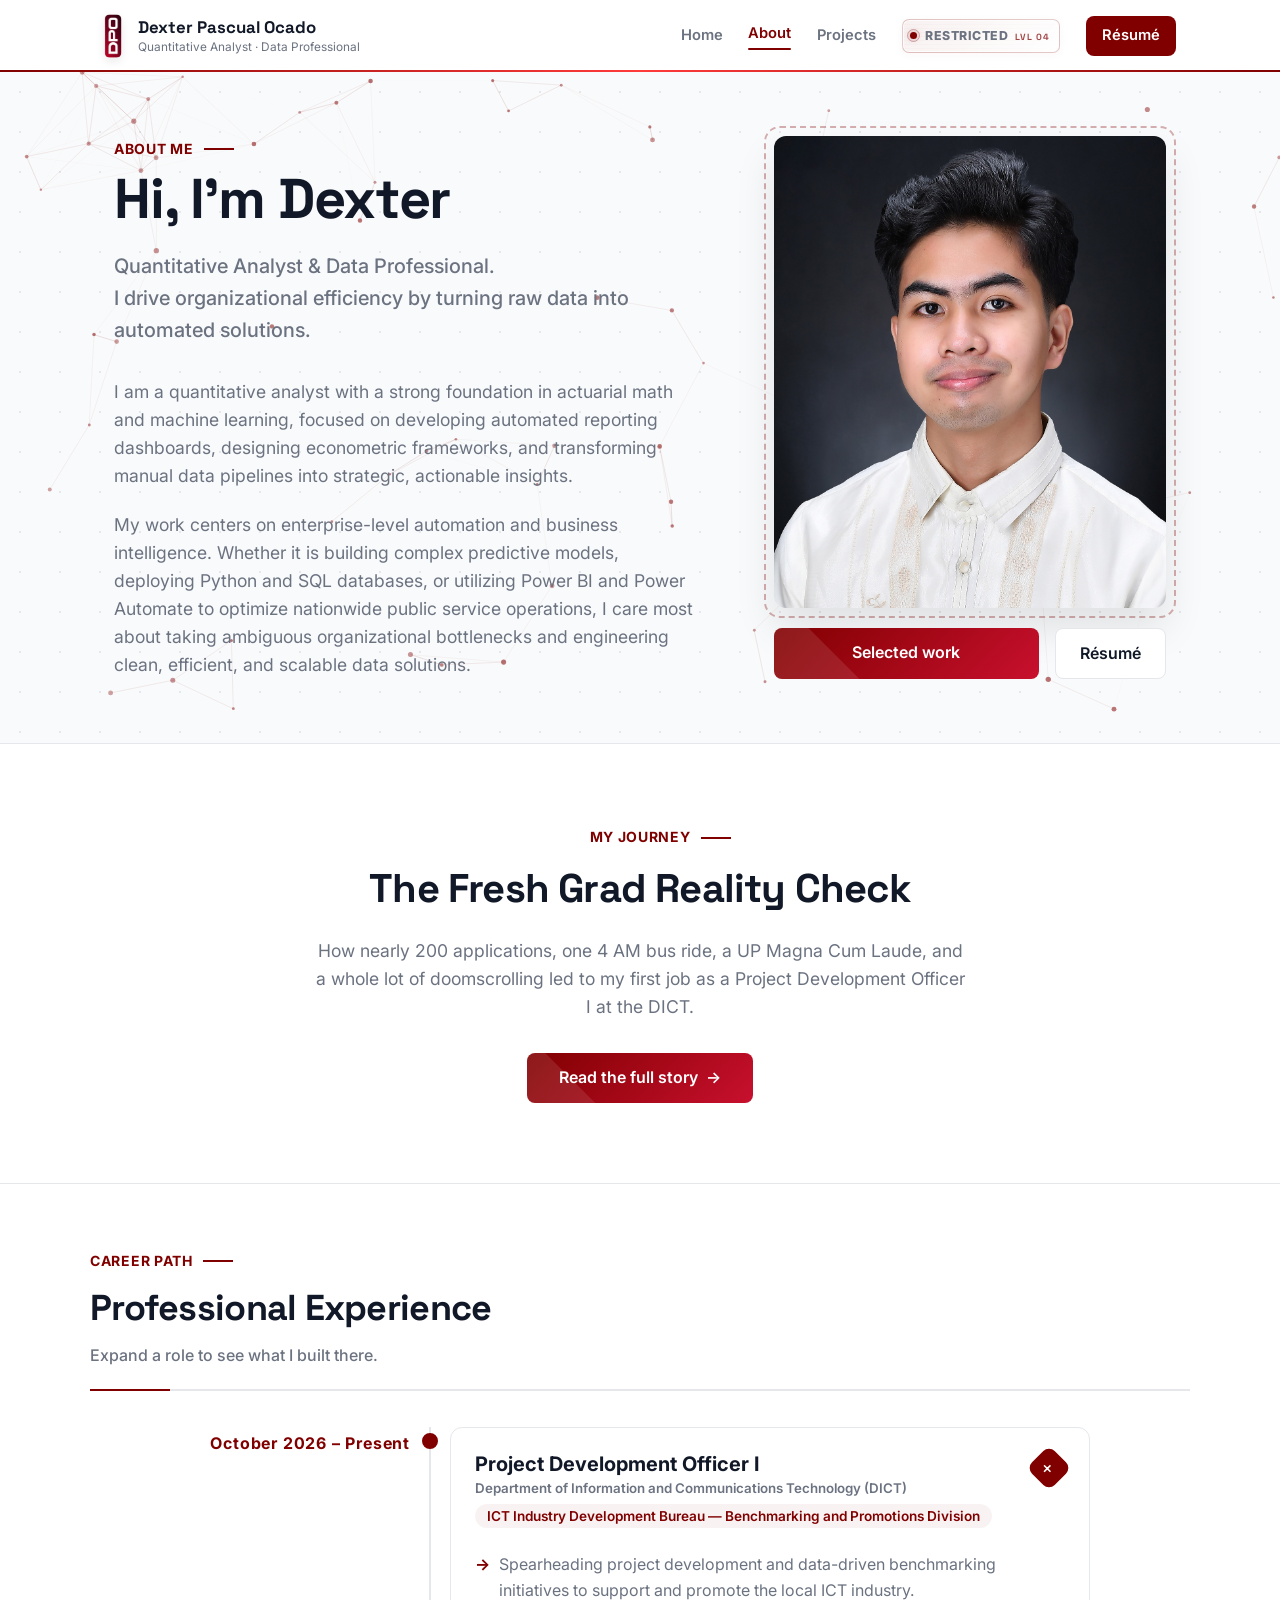
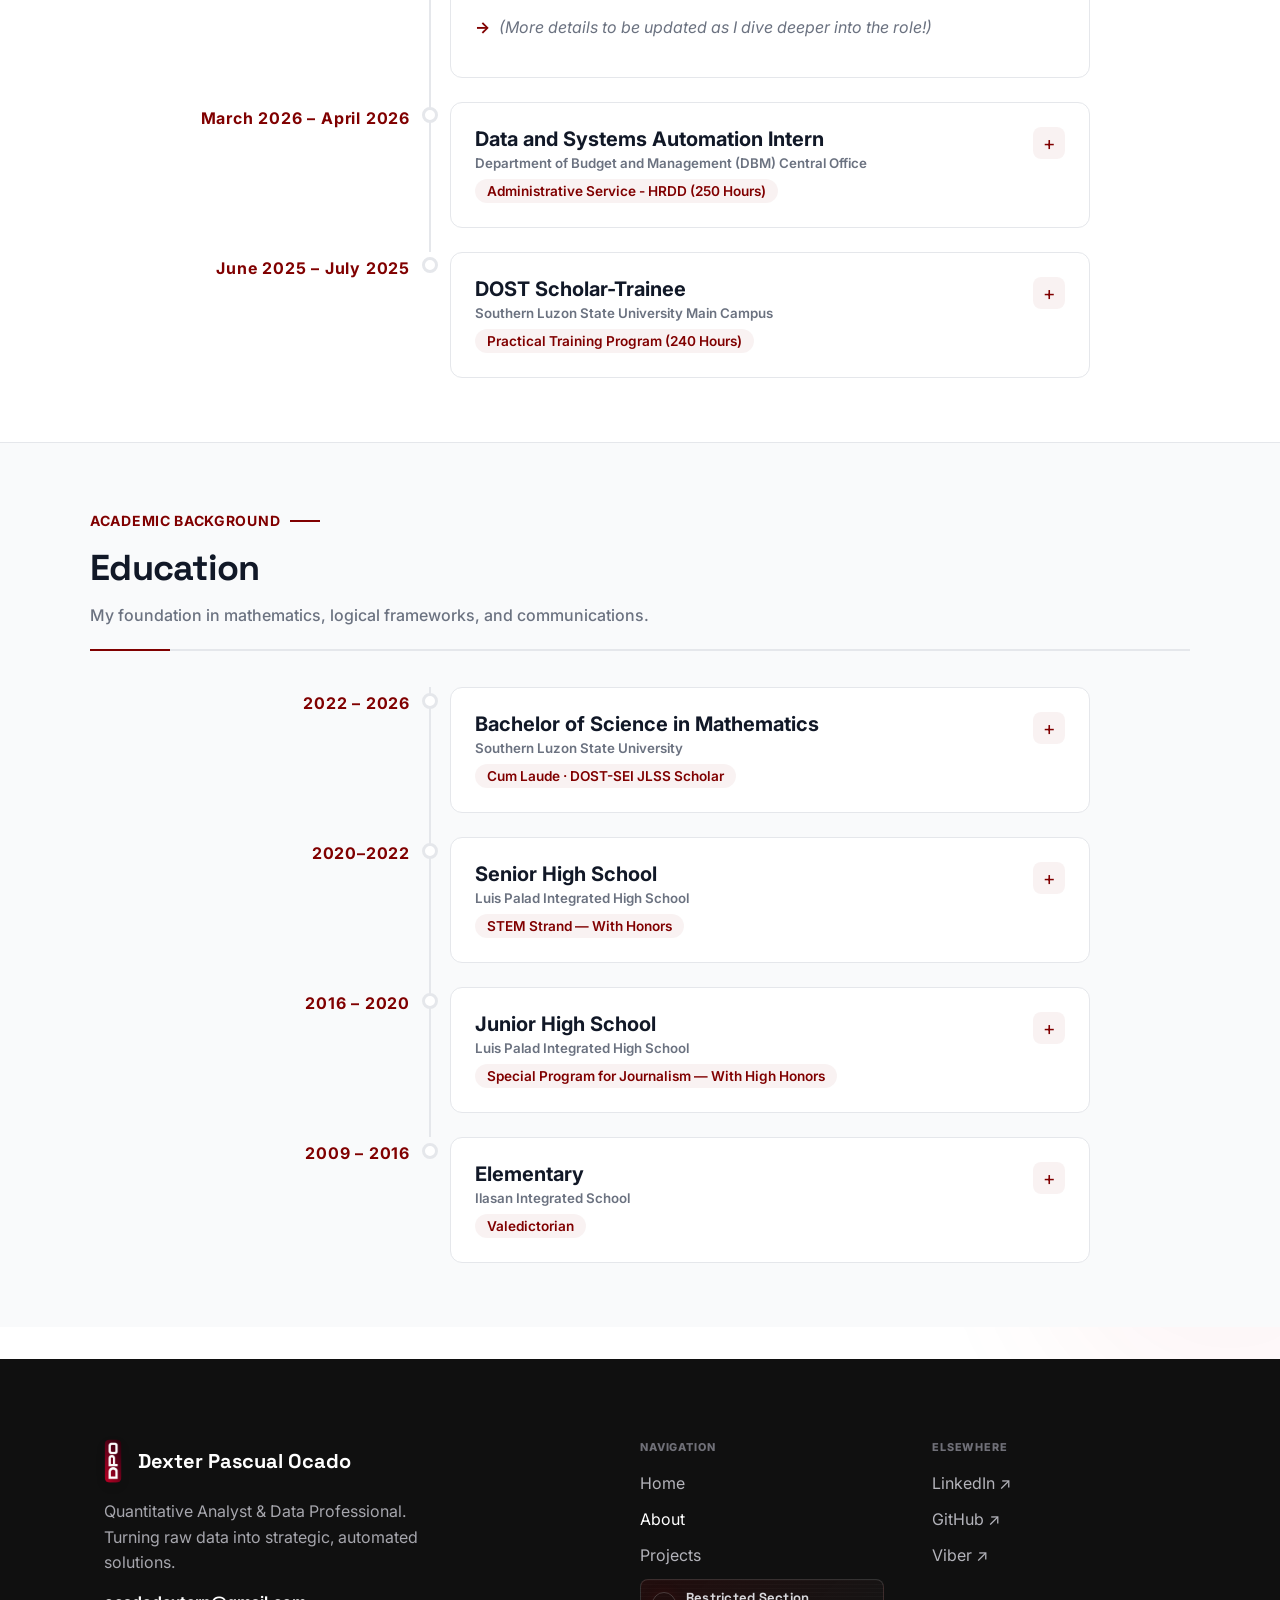
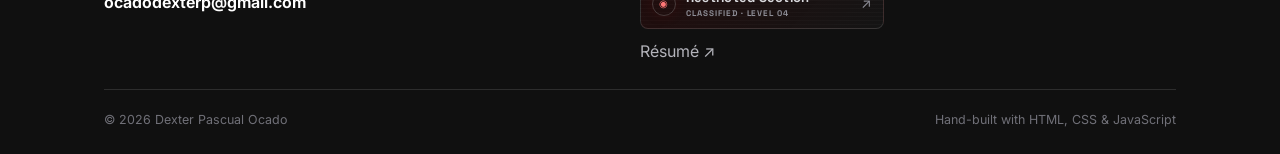
==== commit f270b12b: "Fix date formatting in about.html" ====
--- a/about.html
+++ b/about.html
@@ -846,7 +846,7 @@
                 ================================================ -->
                 <div class="tl-row" data-reveal>
                     <div class="tl-year">
-                        October 2026&ndash;Present
+                        October 2026 &ndash; Present
                     </div>
 
                     <div class="tl-rail">
@@ -894,7 +894,7 @@
                 ================================================ -->
                 <div class="tl-row" data-reveal>
                     <div class="tl-year">
-                        March 2026&ndash;April 2026
+                        March 2026 &ndash; April 2026
                     </div>
 
                     <div class="tl-rail">
@@ -968,7 +968,7 @@
                 ================================================ -->
                 <div class="tl-row" data-reveal>
                     <div class="tl-year">
-                        June 2025&ndash;July 2025
+                        June 2025 &ndash; July 2025
                     </div>
 
                     <div class="tl-rail">
@@ -1061,7 +1061,7 @@
                 ================================================ -->
                 <div class="tl-row" data-reveal>
                     <div class="tl-year">
-                        2022&ndash;2026
+                        2022 &ndash; 2026
                     </div>
 
                     <div class="tl-rail">
@@ -1169,7 +1169,7 @@
                 ================================================ -->
                 <div class="tl-row" data-reveal>
                     <div class="tl-year">
-                        2016&ndash;2020
+                        2016 &ndash; 2020
                     </div>
 
                     <div class="tl-rail">
@@ -1224,7 +1224,7 @@
                 ================================================ -->
                 <div class="tl-row" data-reveal>
                     <div class="tl-year">
-                        2009&ndash;2016
+                        2009 &ndash; 2016
                     </div>
 
                     <div class="tl-rail">
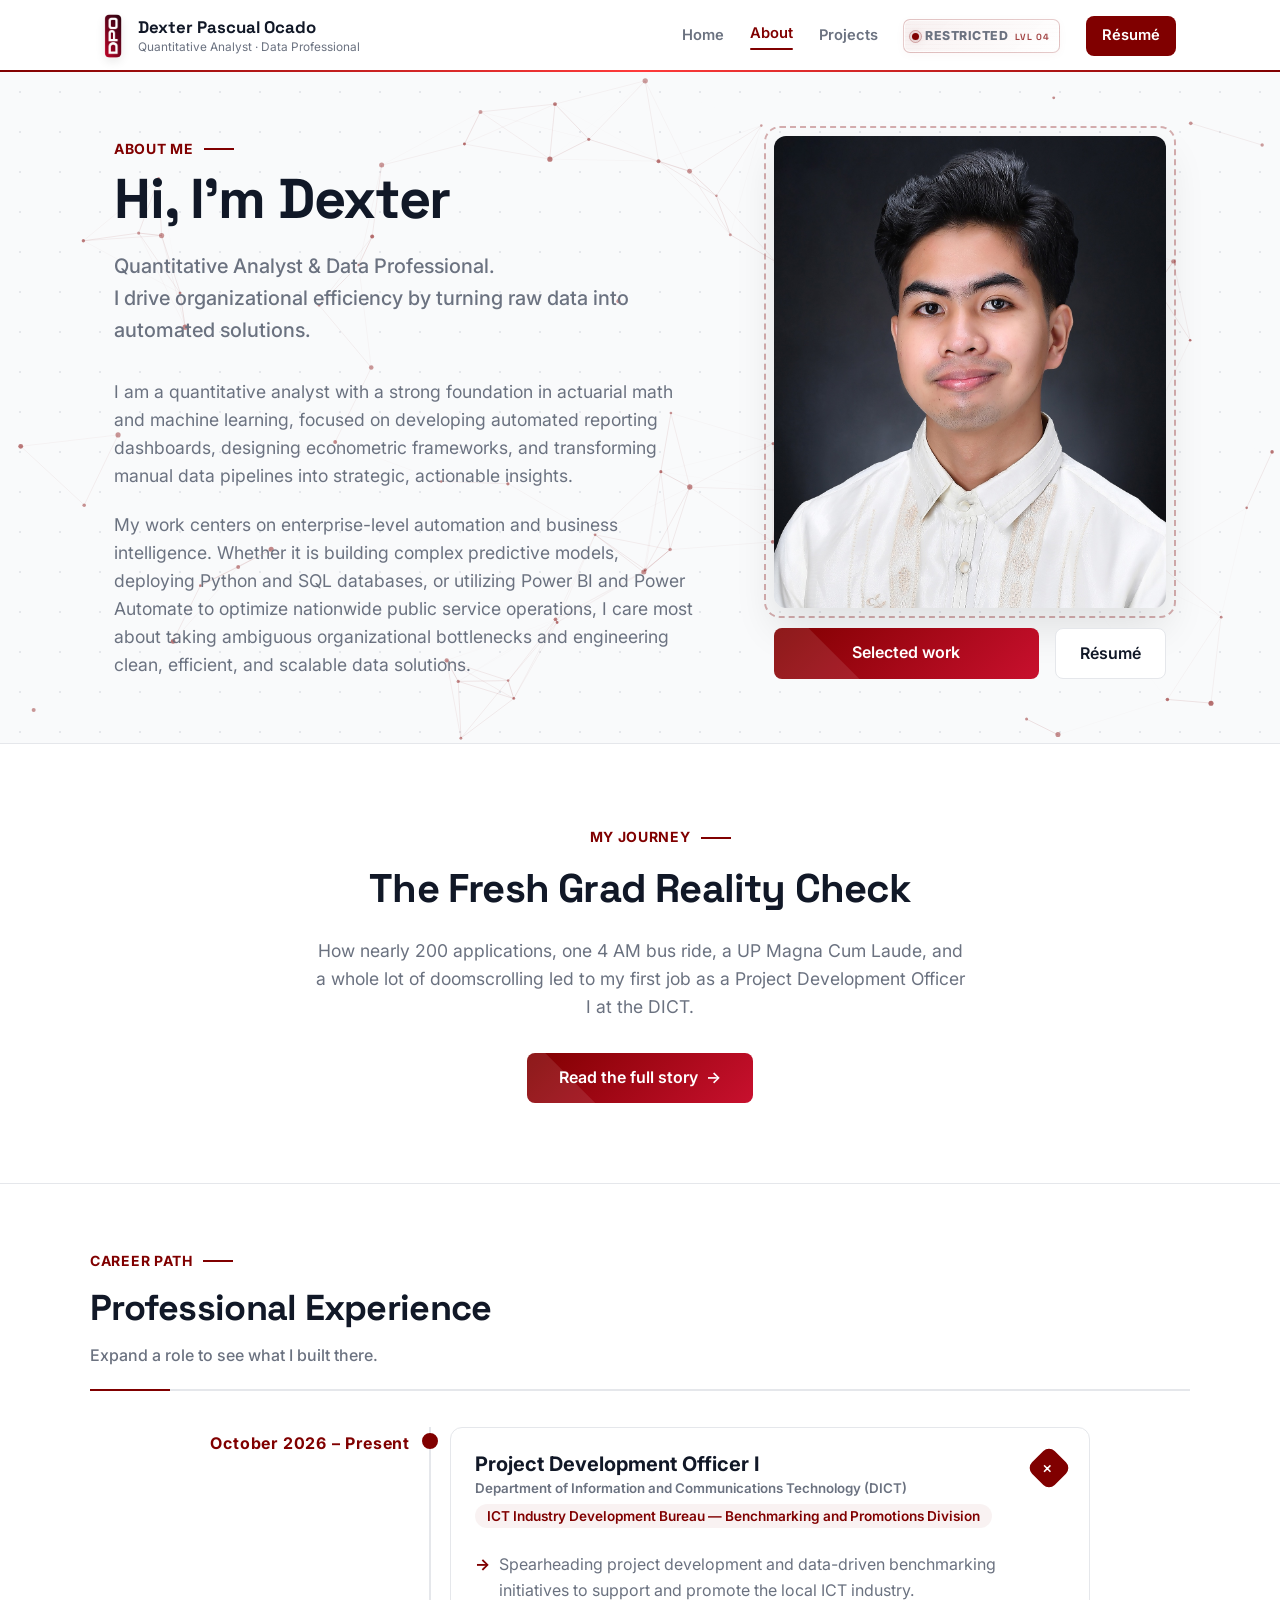
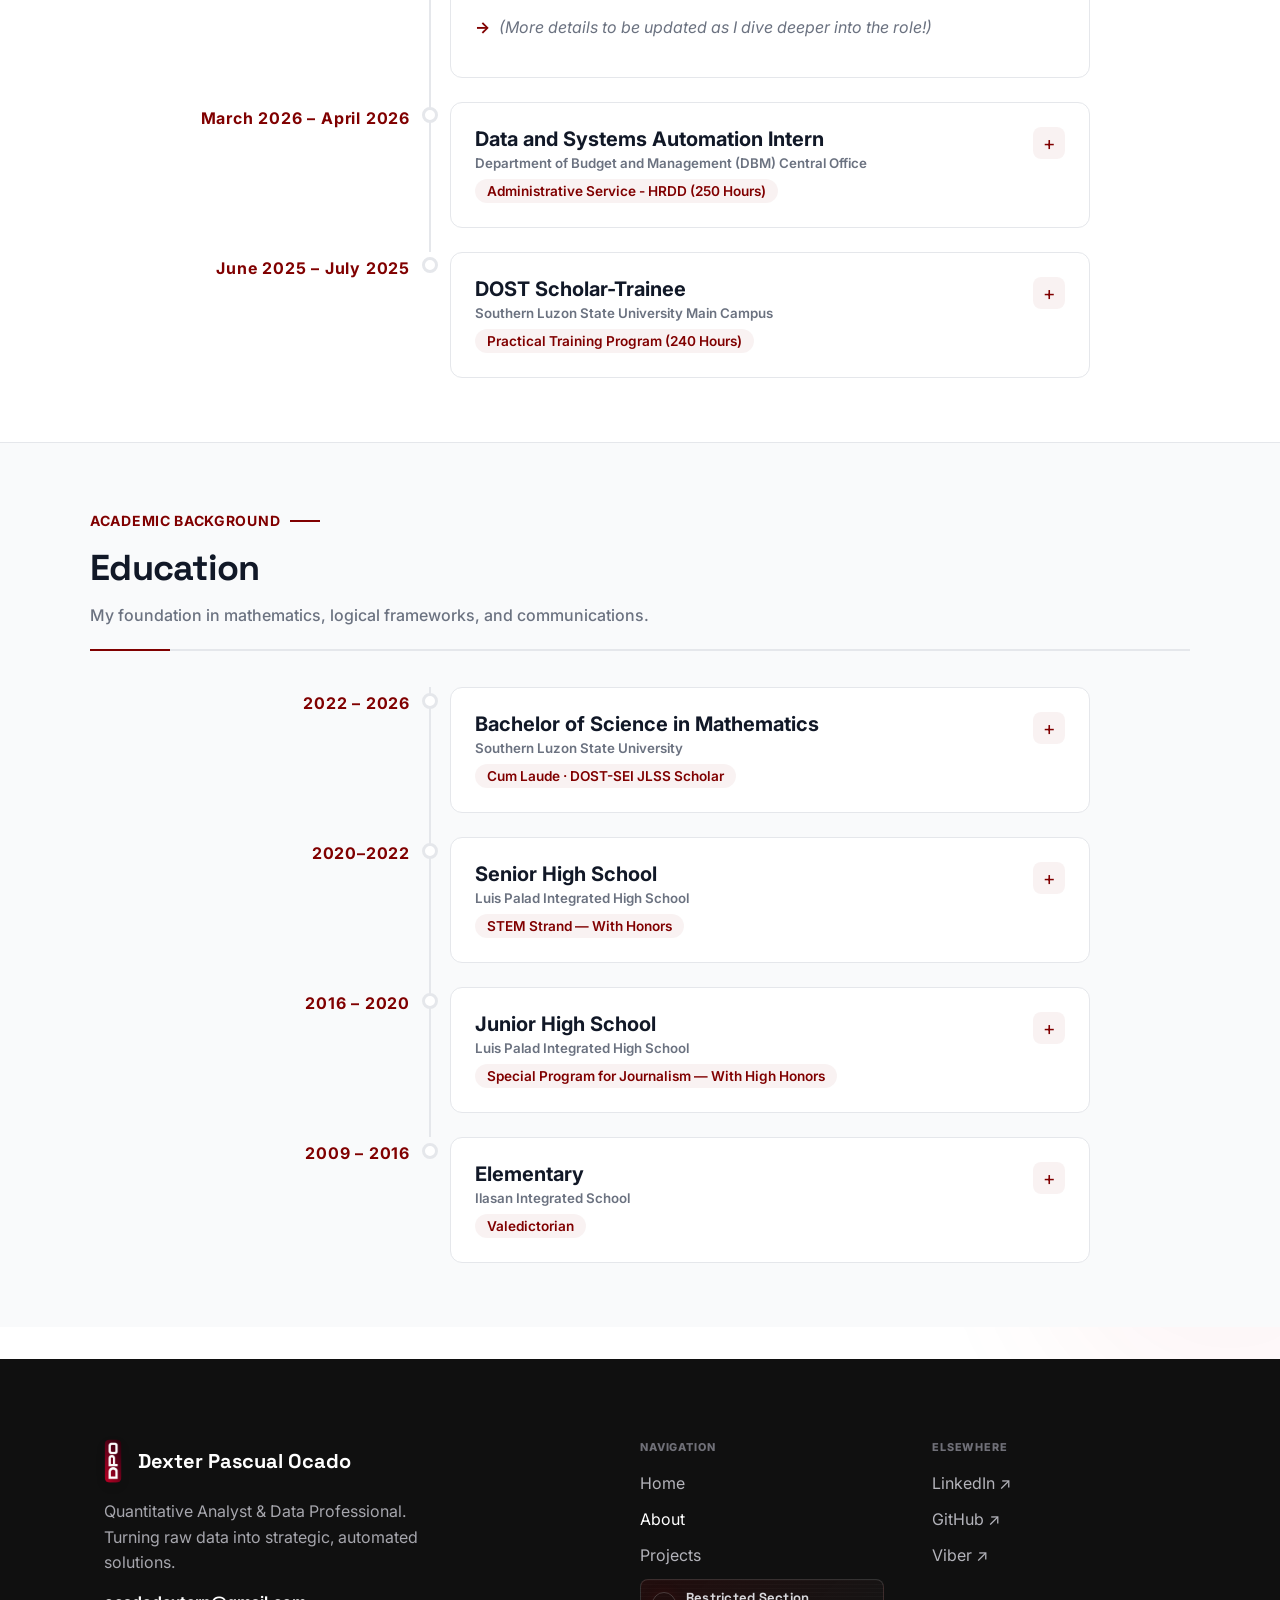
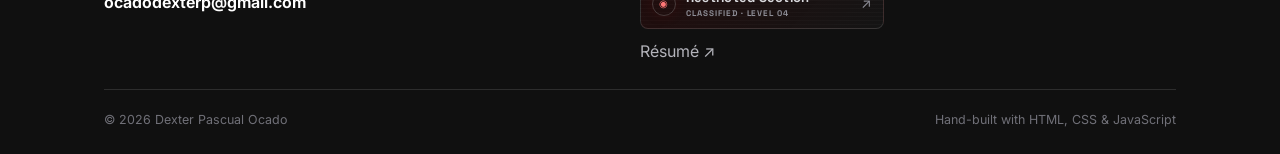
==== commit 9dd406b0: "Enhance mobile responsiveness and layout adjustments Updated responsive layout for mobile, adjusted " ====
--- a/about.html
+++ b/about.html
@@ -644,11 +644,11 @@
         }
 
         /* =========================================================
-           RESPONSIVE — MOBILE
+           RESPONSIVE — MOBILE (Fully Updated Layout Fixes)
         ========================================================= */
         @media (max-width: 600px) {
             .wrap {
-                padding: 0 1.25rem;
+                padding: 0 1.75rem; /* Increased padding to bring text further from screen edges */
             }
 
             .grid-bg {
@@ -673,6 +673,8 @@
 
             .btn {
                 width: 100%;
+                display: flex;
+                justify-content: center; /* Centers text perfectly when width is 100% */
             }
 
             .pad-exp {
@@ -692,16 +694,38 @@
                 margin-bottom: 2rem;
             }
 
+            /* NEW: Stack dates above cards so they don't break the layout */
             .tl-row {
-                grid-template-columns: 70px 30px 1fr;
-                margin-bottom: 1.25rem;
+                display: grid;
+                grid-template-columns: 28px 1fr; /* Rail line, then Content */
+                grid-template-rows: auto auto; /* Row for Date, Row for Card */
+                gap: 0.25rem 0.75rem;
+                margin-bottom: 1.75rem;
             }
 
             .tl-year {
+                grid-column: 2;
+                grid-row: 1;
+                text-align: left;
+                white-space: normal; /* Removes the nowrap restriction */
+                padding-top: 0;
                 font-size: 0.85rem;
+                align-self: center;
+            }
+
+            .tl-rail {
+                grid-column: 1;
+                grid-row: 1 / span 2;
+                justify-content: center;
+            }
+
+            .tl-node {
+                margin-top: 2px; /* Aligns circle visually with the date */
             }
 
             .tl-body {
+                grid-column: 2;
+                grid-row: 2;
                 padding: 1.25rem;
             }
 
@@ -814,7 +838,7 @@
             <p style="font-size: 1.1rem; color: var(--text-muted); margin-bottom: 2rem;">
                 How nearly 200 applications, one 4 AM bus ride, a UP Magna Cum Laude, and a whole lot of doomscrolling led to my first job as a Project Development Officer I at the DICT.
             </p>
-            <a href="job-hunt.html" class="btn btn--grad" style="display: inline-flex; align-items: center; gap: 0.5rem; padding: 0.75rem 2rem;">
+            <a href="job-hunt.html" class="btn btn--grad" style="display: inline-flex; align-items: center; justify-content: center; gap: 0.5rem; padding: 0.75rem 2rem;">
                 Read the full story <span>&rarr;</span>
             </a>
         </div>
--- a/components.css
+++ b/components.css
@@ -87,12 +87,22 @@
     color: var(--muted, #6b7280);
 }
 
+/* Hide the new mobile right-side actions on desktop */
+.header-actions {
+    display: none;
+}
+
 .nav {
     display: flex !important;
     gap: 1.6rem !important;
     align-items: center !important;
     font-size: .92rem;
     font-weight: 600;
+}
+
+/* Hide nav icons on desktop */
+.nav-icon {
+    display: none;
 }
 
 .nav-link {
@@ -231,25 +241,133 @@
     }
 }
 
+/* ============================================================
+   MOBILE BOTTOM NAVIGATION (ICON ONLY, INSTAGRAM STYLE)
+   ============================================================ */
 @media (max-width: 700px) {
+    /* REMOVE the blur trap so the menu can jump to the bottom */
+    .site-header {
+        backdrop-filter: none !important;
+        -webkit-backdrop-filter: none !important;
+        background: #ffffff !important;
+    }
+
+    /* Pad the bottom of the whole site so content doesn't hide behind the new nav bar */
+    body {
+        padding-bottom: 70px;
+    }
+
     .site-header .wrap {
         min-height: auto !important;
         height: auto !important;
-        padding-top: .8rem !important;
-        padding-bottom: .8rem !important;
-    }
-
+        padding-top: 0.8rem !important;
+        padding-bottom: 0.8rem !important;
+        /* Aligns logo to left, actions to right */
+        justify-content: space-between !important; 
+    }
+
+    /* Hide the text next to the logo on mobile */
+    .brand-lockup {
+        display: none !important;
+    }
+
+    /* Show the new right-side icons (GitHub, Email, Résumé) */
+    .header-actions {
+        display: flex !important;
+        align-items: center;
+        gap: 0.9rem;
+    }
+
+    .header-action-btn {
+        color: #111827;
+        display: flex;
+        align-items: center;
+        justify-content: center;
+    }
+
+    .header-action-btn svg {
+        width: 20px;
+        height: 20px;
+        stroke-width: 1.8;
+        transition: stroke 0.2s ease;
+    }
+
+    .header-action-btn:hover svg {
+        stroke: #800000;
+    }
+
+    /* Move Nav to Bottom */
     .nav {
-        gap: .8rem !important;
-        font-size: .8rem !important;
-        flex-wrap: wrap !important;
-        justify-content: flex-end !important;
-    }
-
-    .brand-kicker {
-        display: none;
-    }
-
+        position: fixed !important;
+        bottom: 0 !important;
+        left: 0 !important;
+        width: 100% !important;
+        background: rgba(255, 255, 255, 0.96) !important;
+        backdrop-filter: blur(15px);
+        -webkit-backdrop-filter: blur(15px);
+        display: flex !important;
+        flex-wrap: nowrap !important;
+        justify-content: space-evenly !important;
+        align-items: center !important;
+        /* safe-area-inset prevents overlapping with the iPhone home swipe bar */
+        padding: 0.75rem 0.5rem calc(0.75rem + env(safe-area-inset-bottom)) !important;
+        margin: 0 !important;
+        border-top: 1px solid #e5e7eb;
+        box-shadow: 0 -4px 25px rgba(0, 0, 0, 0.06) !important;
+        z-index: 1000 !important;
+        gap: 0 !important;
+    }
+
+    /* Hide text, enlarge and center icons */
+    .nav-text {
+        display: none !important;
+    }
+
+    .nav-icon {
+        display: block !important;
+        width: 24px;
+        height: 24px;
+        margin: 0 auto;
+        stroke-width: 1.75;
+    }
+
+    .nav-link {
+        display: flex !important;
+        align-items: center;
+        justify-content: center;
+        padding: 0.6rem 0 !important;
+        flex: 1;
+        transform: none !important; /* Stop vertical jump on hover */
+    }
+
+    /* Center the active underline directly under the icon */
+    .nav-link.is-current::after {
+        bottom: -2px;
+        width: 20px;
+        left: 50%;
+        transform: translateX(-50%);
+    }
+
+    /* Make restricted link completely clean (no box styling on mobile) */
+    .nav-link.nav-restricted {
+        border: none !important;
+        background: none !important;
+        box-shadow: none !important;
+        padding: 0.6rem 0 !important;
+        border-radius: 0 !important;
+        min-height: auto;
+    }
+
+    .nav-link.nav-restricted.is-current::after {
+        display: none !important;
+    }
+
+    /* Hide the old resume link inside the bottom nav on mobile since it's now in the header */
+    .nav-resume {
+        display: none !important;
+    }
+
+    /* Footer adjustments */
     .footer-grid {
         grid-template-columns: 1fr !important;
         gap: 2rem !important;
@@ -257,6 +375,7 @@
 
     .footer-bottom {
         display: block !important;
+        padding-bottom: 2rem !important;
     }
 }
 
@@ -269,9 +388,22 @@
     }
 }
 
+/* Pulsing red lock animation */
+@media (max-width: 700px) {
+    .pulsing-lock {
+        stroke: #800000 !important;
+        animation: lockPulse 1.8s infinite ease-in-out;
+    }
+}
+
+@keyframes lockPulse {
+    0% { transform: scale(1); filter: drop-shadow(0 0 0 rgba(128, 0, 0, 0)); }
+    50% { transform: scale(1.15); filter: drop-shadow(0 0 8px rgba(128, 0, 0, 0.6)); }
+    100% { transform: scale(1); filter: drop-shadow(0 0 0 rgba(128, 0, 0, 0)); }
+}
+
 /* ============================================================
-   RESTRICTED SECTION — CLASSIFIED ACCESS TREATMENT
-   Scoped so Home / About / Projects retain their existing chrome.
+   RESTRICTED SECTION — CLASSIFIED ACCESS TREATMENT (Desktop)
    ============================================================ */
 
 .nav-link.nav-restricted {
@@ -502,26 +634,3 @@
     0% { transform: scale(.65); opacity: .75; }
     70%, 100% { transform: scale(1.7); opacity: 0; }
 }
-
-@media (max-width: 700px) {
-    .nav-link.nav-restricted {
-        min-height: 30px;
-        padding: .18rem .48rem;
-    }
-    .restricted-main {
-        font-size: .68rem;
-    }
-    .restricted-sub,
-    .nav-link.nav-restricted.is-current::after {
-        display: none;
-    }
-}
-
-@media (prefers-reduced-motion: reduce) {
-    .restricted-signal::after,
-    .nav-link.nav-restricted::before,
-    .footer-links .footer-restricted::before {
-        animation: none;
-        transition: none;
-    }
-}
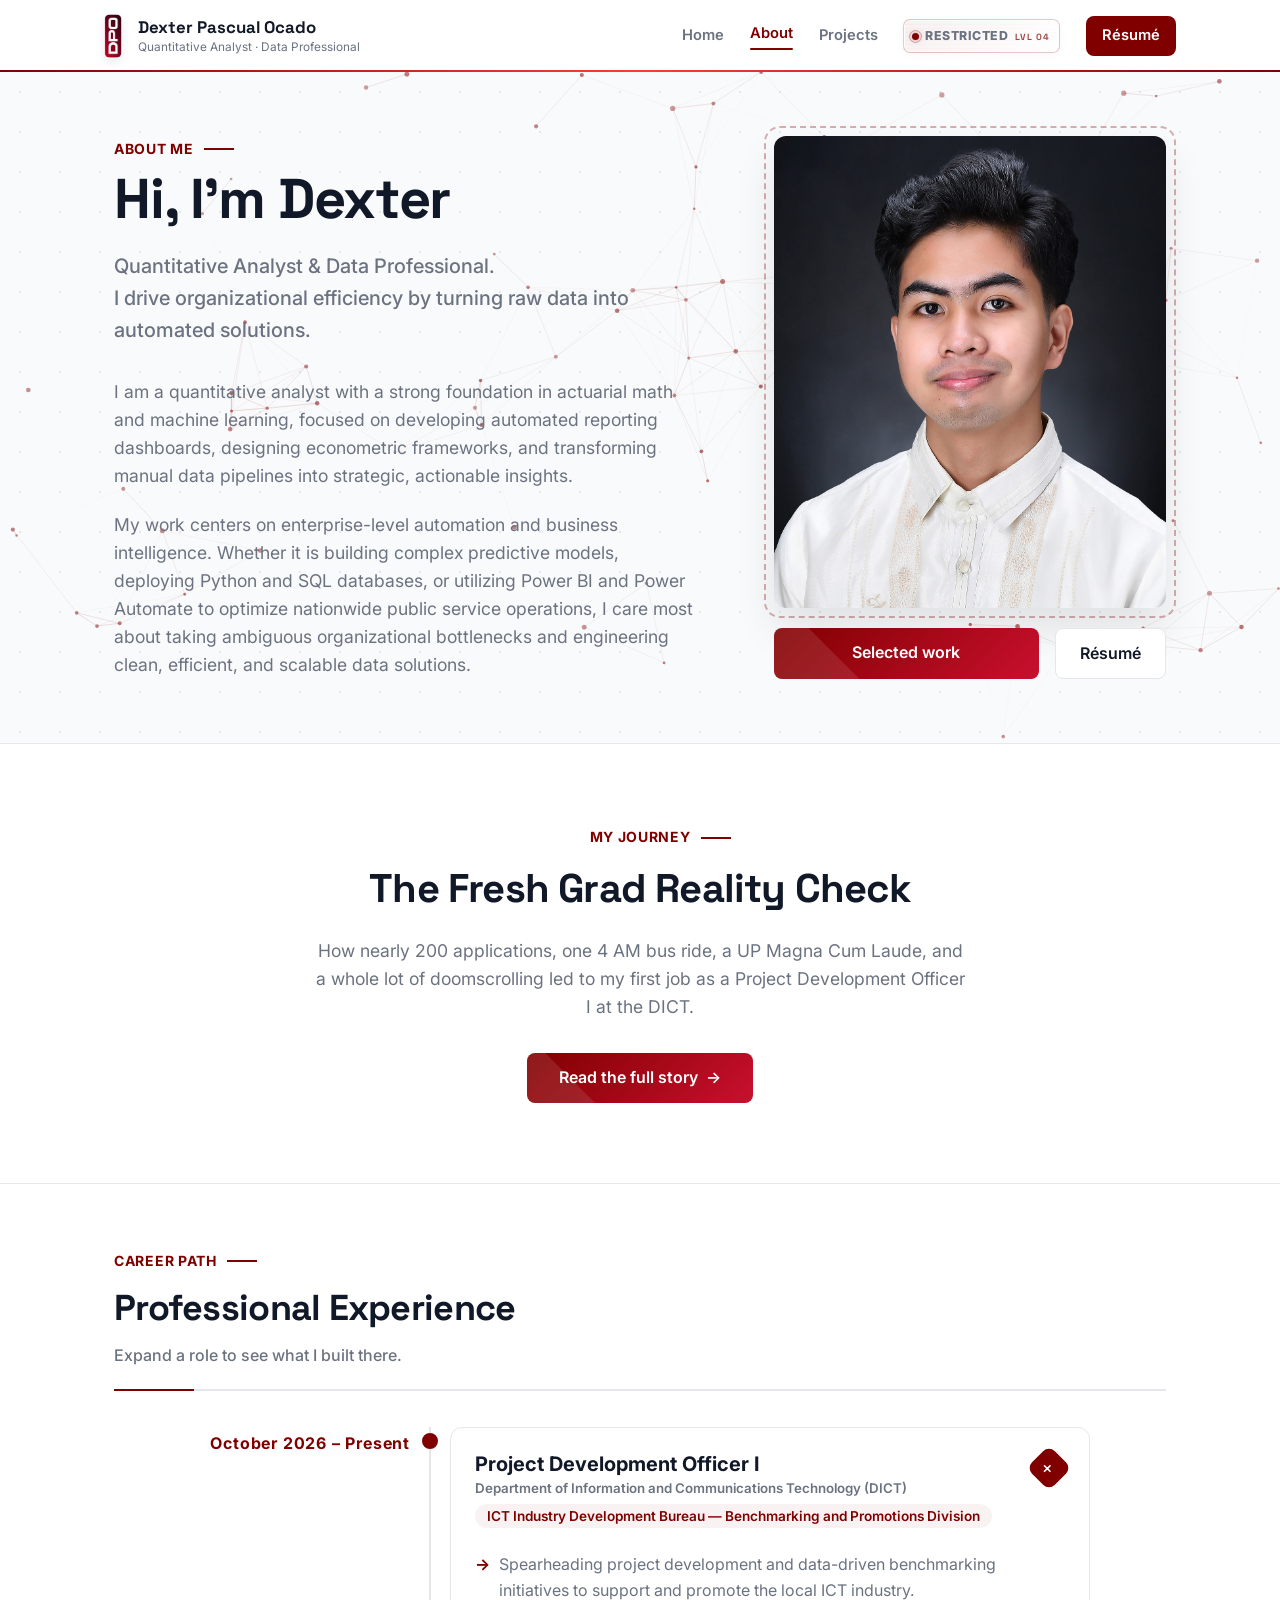
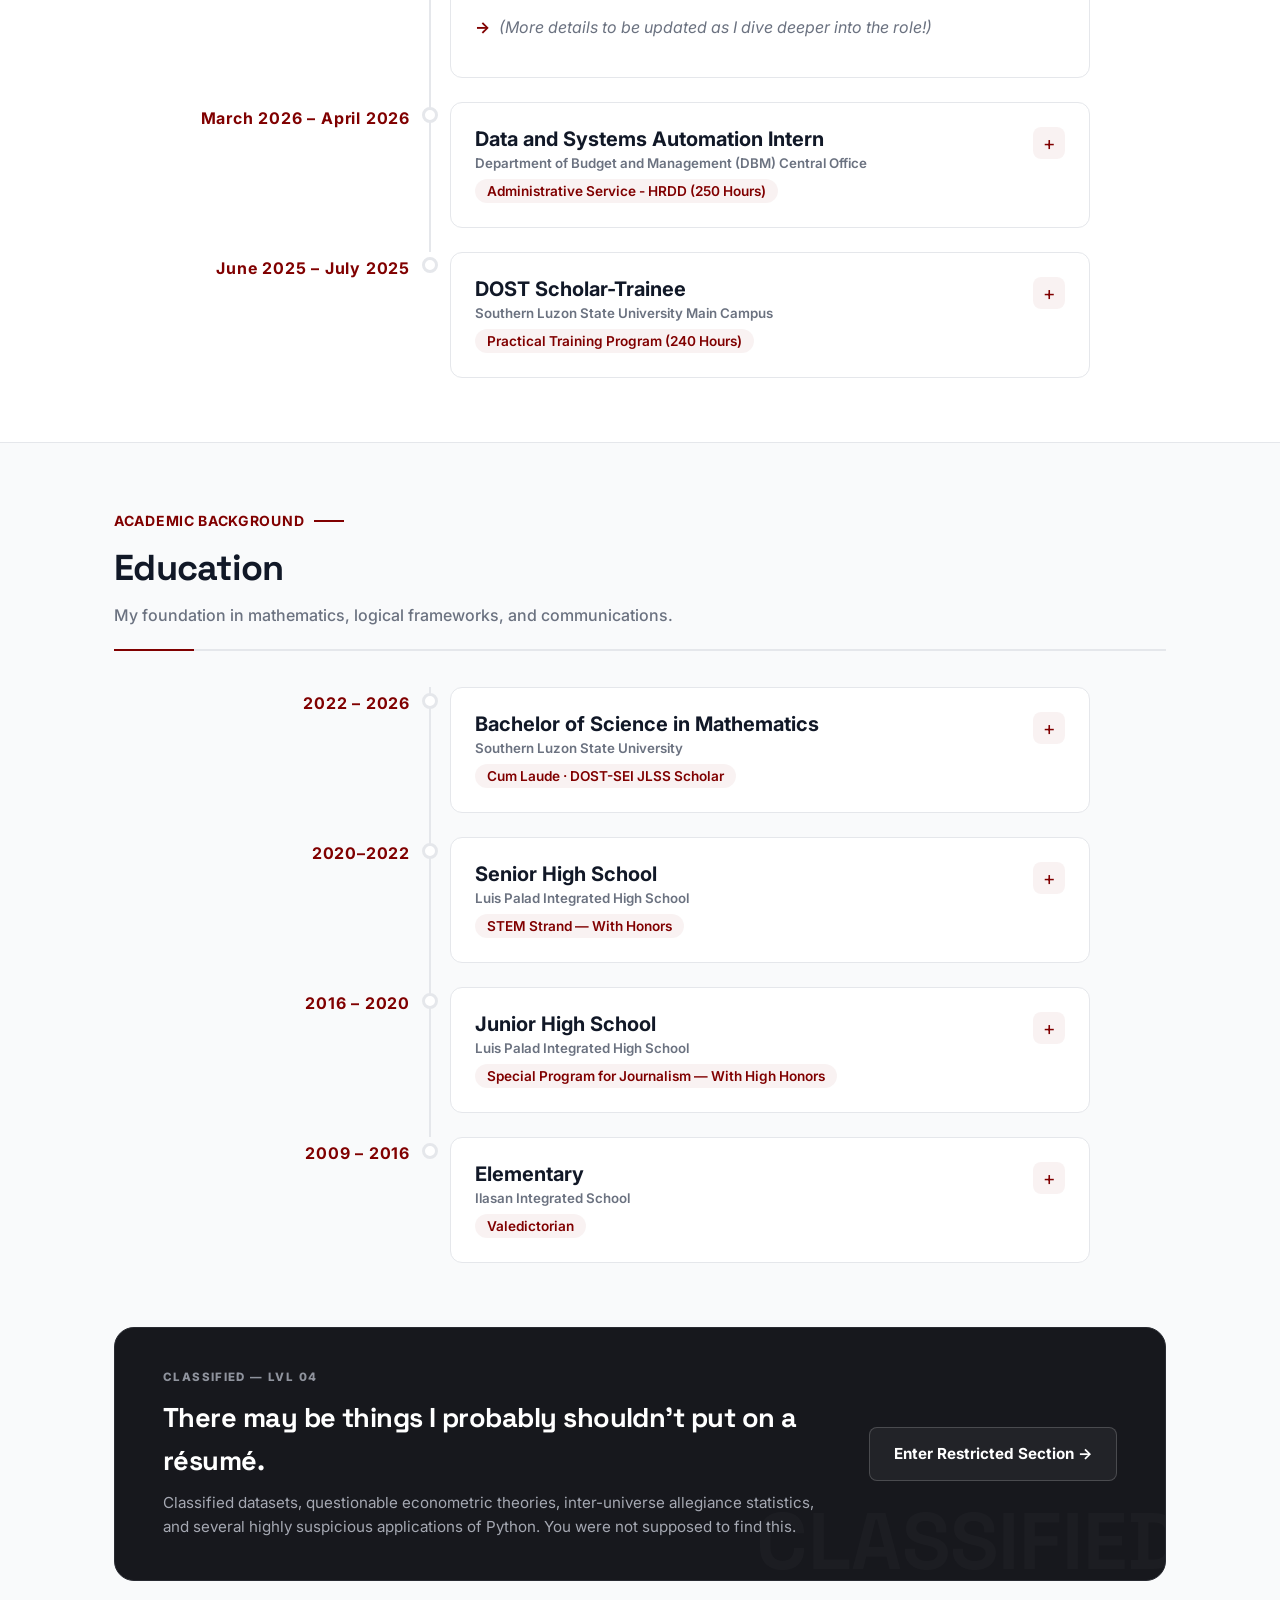
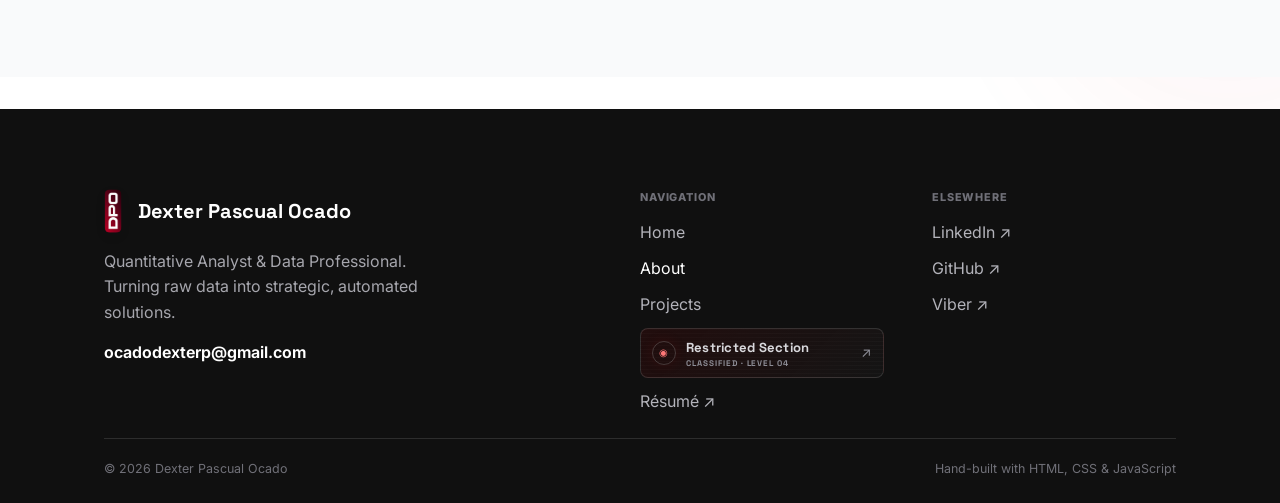
==== commit e2884f51: "Implement restricted teaser section in about.html Added a restricted teaser section with styling and" ====
--- a/about.html
+++ b/about.html
@@ -331,7 +331,8 @@
            TIMELINE SECTION
         ========================================================= */
         .pad-exp {
-            padding: 4rem 0 1rem 0;
+            padding-top: 4rem;
+            padding-bottom: 1rem;
         }
 
         .sechead {
@@ -568,6 +569,86 @@
         }
 
         /* =========================================================
+           RESTRICTED TEASER
+        ========================================================= */
+        .restricted-teaser {
+            background: #17181d;
+            border-radius: 20px;
+            border: 1px solid #292b32;
+            color: #fff;
+            padding: 2.5rem 3rem;
+            display: grid;
+            grid-template-columns: 1fr auto;
+            gap: 2rem;
+            align-items: center;
+            position: relative;
+            overflow: hidden;
+            margin-bottom: 4rem;
+        }
+
+        .restricted-teaser::after {
+            content: "CLASSIFIED";
+            position: absolute;
+            right: -15px;
+            bottom: -25px;
+            font-family: "Space Grotesk", sans-serif;
+            font-size: 5rem;
+            font-weight: 800;
+            color: rgba(255, 255, 255, .025);
+            pointer-events: none;
+        }
+
+        .restricted-index {
+            color: #8f939d;
+            font-size: .72rem;
+            font-weight: 800;
+            letter-spacing: .12em;
+            text-transform: uppercase;
+            margin-bottom: .6rem;
+        }
+
+        .restricted-teaser h3 {
+            font-size: 1.7rem;
+            margin-bottom: .5rem;
+            color: #fff;
+            font-family: 'Space Grotesk', sans-serif;
+            font-weight: 700;
+            letter-spacing: -0.02em;
+        }
+
+        .restricted-teaser p {
+            color: #a5a8b2;
+            max-width: 700px;
+            font-size: .95rem;
+            margin-bottom: 0;
+        }
+
+        .restricted-btn {
+            position: relative;
+            z-index: 2;
+            white-space: nowrap;
+            border: 1px solid rgba(255, 255, 255, .18);
+            background: rgba(255, 255, 255, .05);
+            color: #fff;
+            display: inline-flex;
+            align-items: center;
+            justify-content: center;
+            border-radius: 8px;
+            padding: .85rem 1.5rem;
+            font-weight: 700;
+            font-size: .95rem;
+            transition: transform 0.2s ease, box-shadow 0.2s ease, background 0.2s ease;
+        }
+
+        .restricted-btn:hover {
+            background: var(--maroon);
+            border-color: var(--maroon);
+            color: #fff;
+            transform: translateY(-2px);
+            box-shadow: 0 4px 12px rgba(128,0,0,0.2);
+        }
+
+        /* =========================================================
            REVEAL ANIMATIONS
         ========================================================= */
         [data-reveal] {
@@ -639,16 +720,17 @@
             }
 
             .pad-exp {
-                padding: 3.5rem 0 1rem 0;
-            }
-        }
-
-        /* =========================================================
-           RESPONSIVE — MOBILE (Fully Updated Layout Fixes)
-        ========================================================= */
-        @media (max-width: 600px) {
+                padding-top: 3.5rem;
+                padding-bottom: 1rem;
+            }
+        }
+
+        /* =========================================================
+           RESPONSIVE — MOBILE
+        ========================================================= */
+        @media (max-width: 700px) {
             .wrap {
-                padding: 0 1.75rem; /* Increased padding to bring text further from screen edges */
+                padding: 0 1.75rem !important; 
             }
 
             .grid-bg {
@@ -674,11 +756,12 @@
             .btn {
                 width: 100%;
                 display: flex;
-                justify-content: center; /* Centers text perfectly when width is 100% */
+                justify-content: center;
             }
 
             .pad-exp {
-                padding: 3rem 0 0.5rem 0;
+                padding-top: 3rem;
+                padding-bottom: 0.5rem;
             }
 
             .sechead {
@@ -694,11 +777,10 @@
                 margin-bottom: 2rem;
             }
 
-            /* NEW: Stack dates above cards so they don't break the layout */
             .tl-row {
                 display: grid;
-                grid-template-columns: 28px 1fr; /* Rail line, then Content */
-                grid-template-rows: auto auto; /* Row for Date, Row for Card */
+                grid-template-columns: 28px 1fr; 
+                grid-template-rows: auto auto; 
                 gap: 0.25rem 0.75rem;
                 margin-bottom: 1.75rem;
             }
@@ -707,7 +789,7 @@
                 grid-column: 2;
                 grid-row: 1;
                 text-align: left;
-                white-space: normal; /* Removes the nowrap restriction */
+                white-space: normal; 
                 padding-top: 0;
                 font-size: 0.85rem;
                 align-self: center;
@@ -720,7 +802,7 @@
             }
 
             .tl-node {
-                margin-top: 2px; /* Aligns circle visually with the date */
+                margin-top: 2px;
             }
 
             .tl-body {
@@ -739,6 +821,15 @@
 
             .tl-note {
                 font-size: 0.78rem;
+            }
+
+            .restricted-teaser {
+                grid-template-columns: 1fr;
+                padding: 2rem 1.5rem;
+            }
+            
+            .restricted-btn {
+                width: 100%;
             }
         }
     </style>
@@ -1293,6 +1384,35 @@
     </section>
 
     <!-- =========================================================
+         RESTRICTED TEASER AD 
+    ========================================================= -->
+    <section style="background: var(--bg-grid);">
+        <div class="wrap" style="padding-bottom: 2rem;">
+            <div class="restricted-teaser" data-reveal>
+                <div>
+                    <div class="restricted-index">
+                        Classified — LVL 04
+                    </div>
+
+                    <h3>
+                        There may be things I probably shouldn't put on a résumé.
+                    </h3>
+
+                    <p>
+                        Classified datasets, questionable econometric theories, inter-universe
+                        allegiance statistics, and several highly suspicious applications of
+                        Python. You were not supposed to find this.
+                    </p>
+                </div>
+
+                <a class="btn restricted-btn" href="restricted.html">
+                    Enter Restricted Section →
+                </a>
+            </div>
+        </div>
+    </section>
+
+    <!-- =========================================================
          FOOTER
     ========================================================= -->
     <div id="site-footer" aria-label="Site footer"></div>
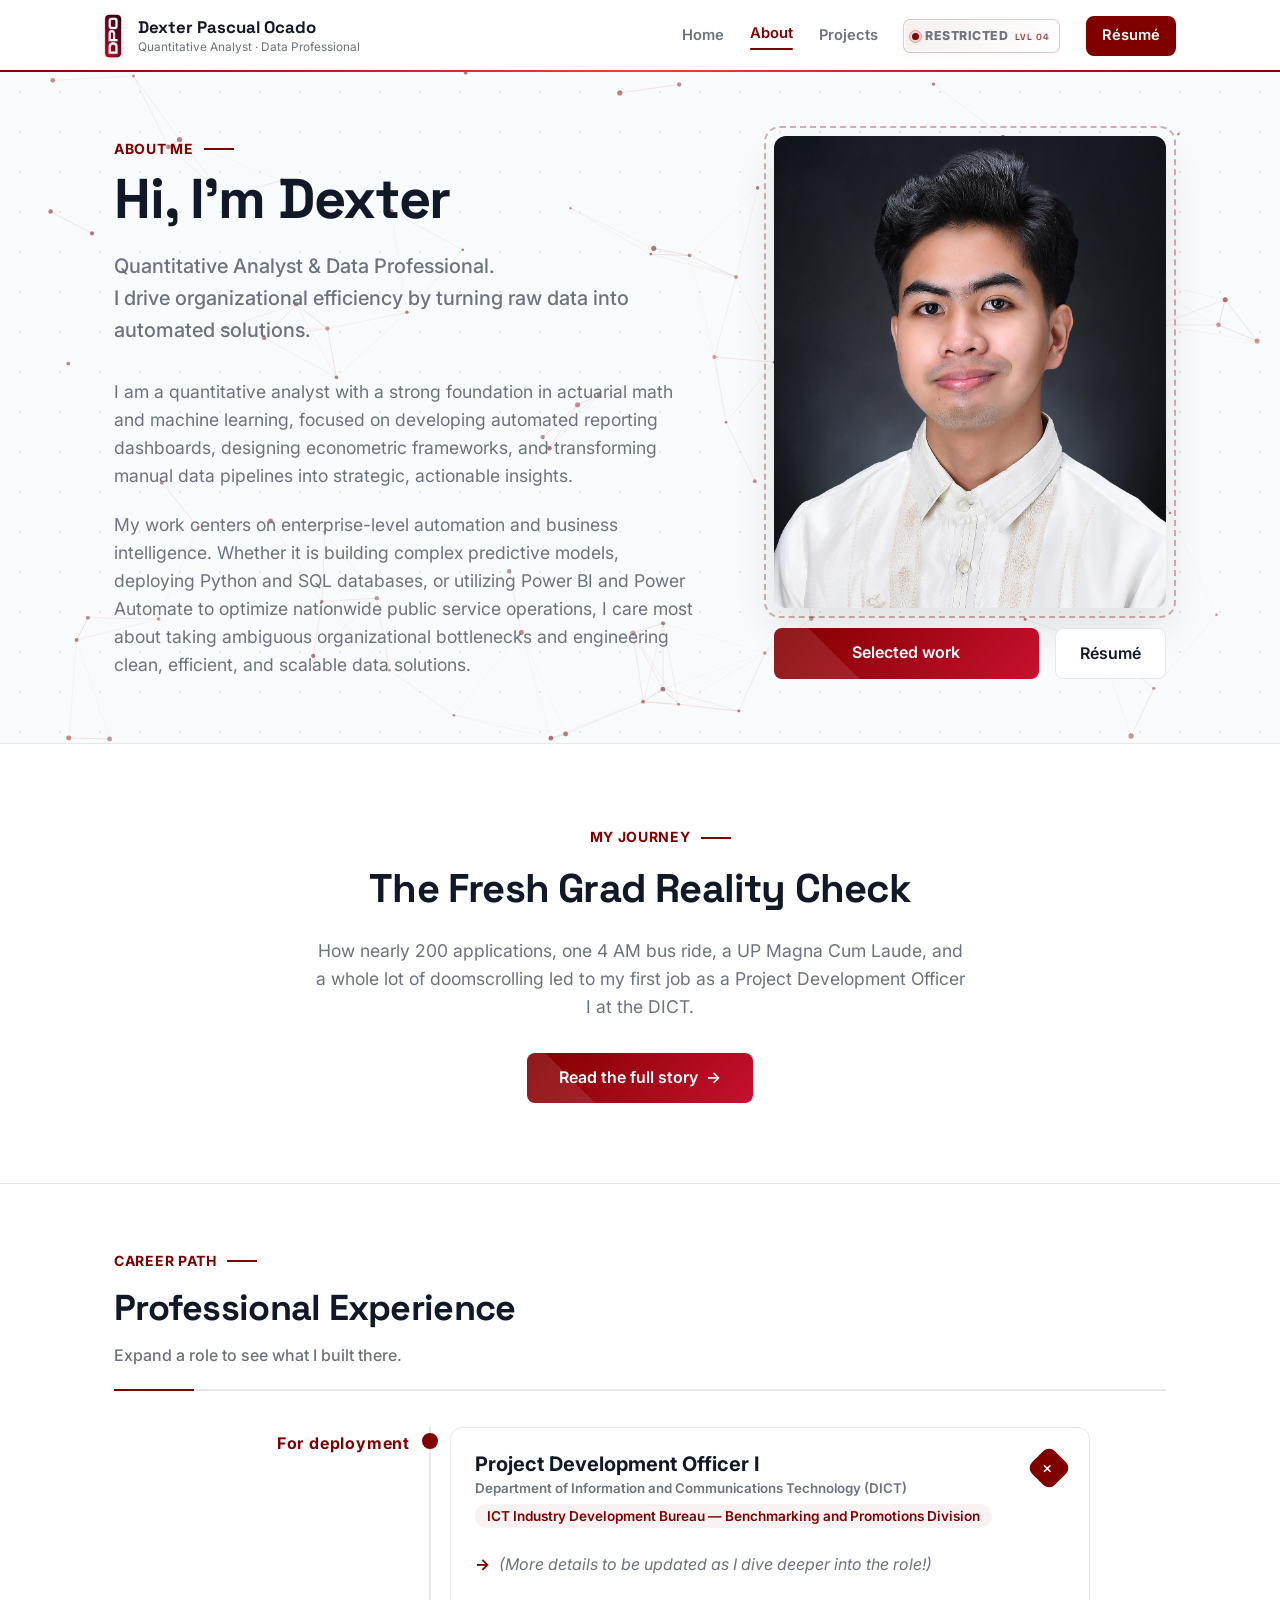
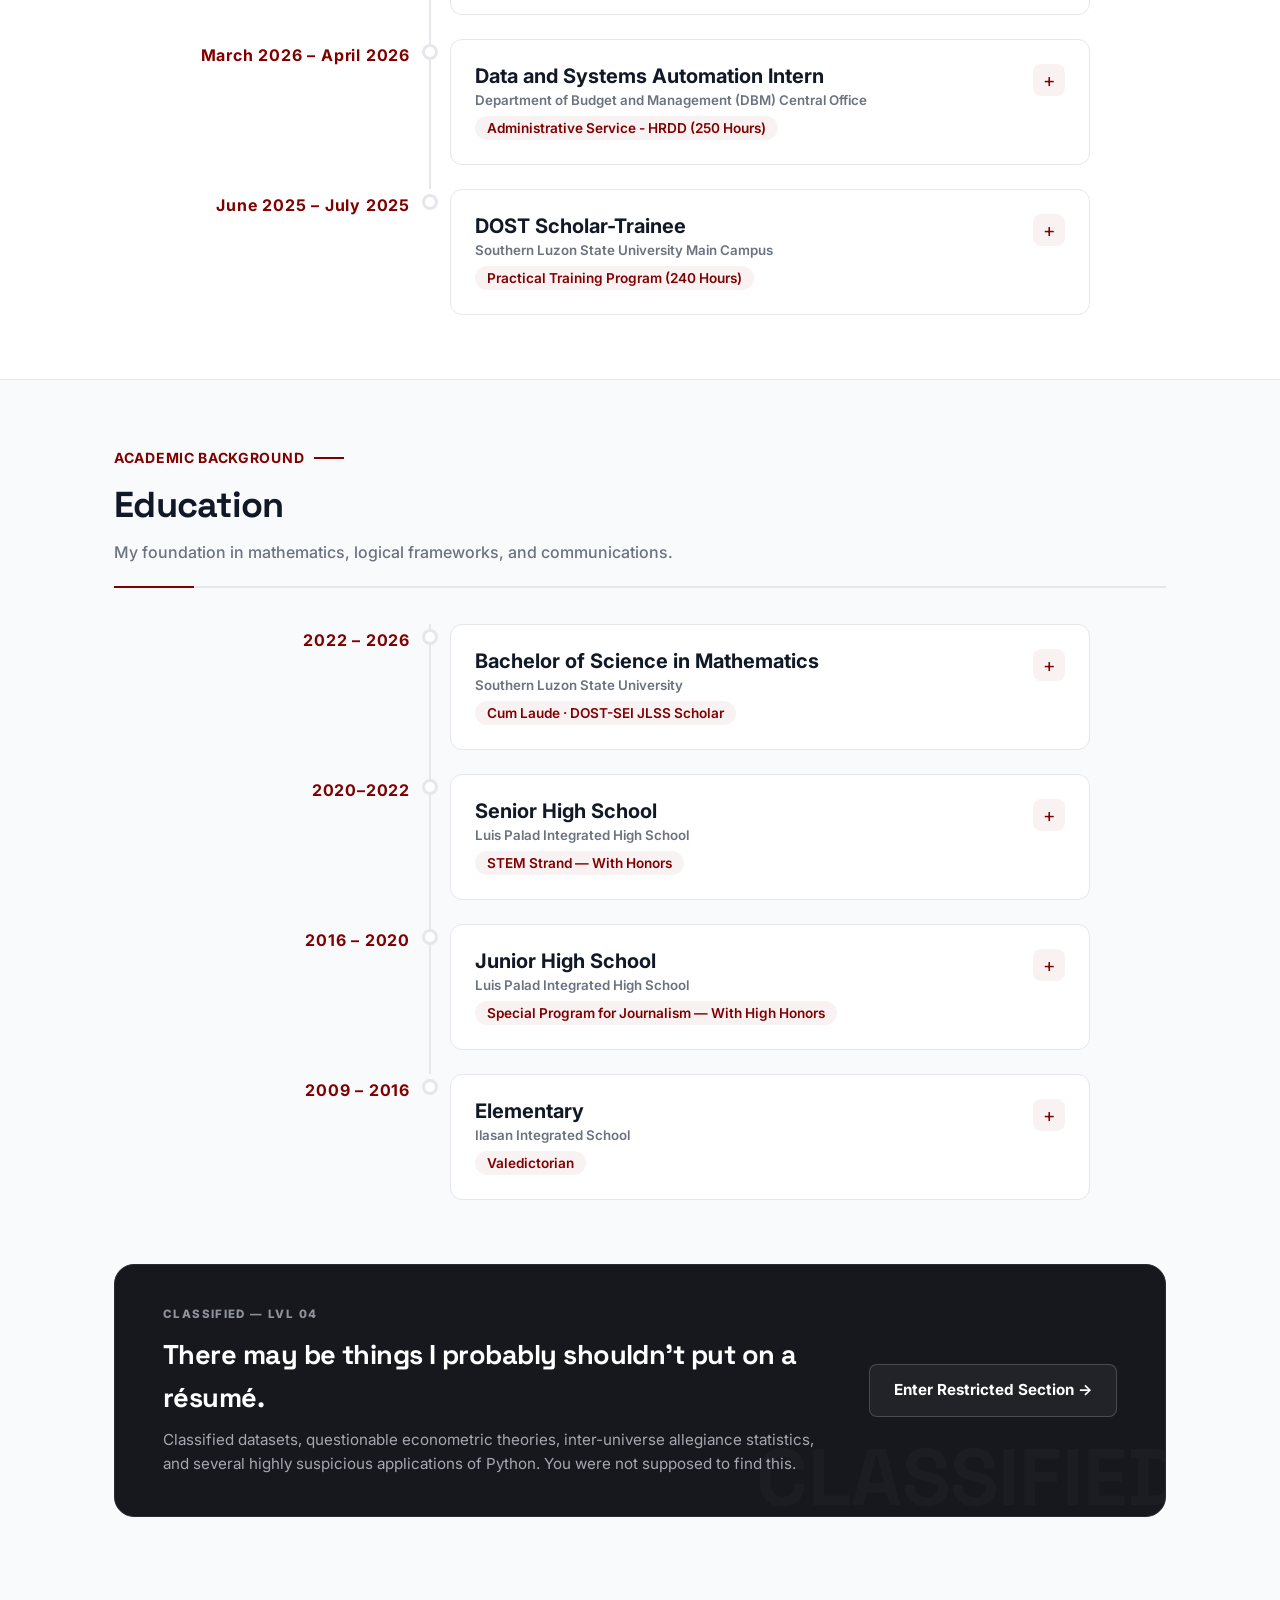
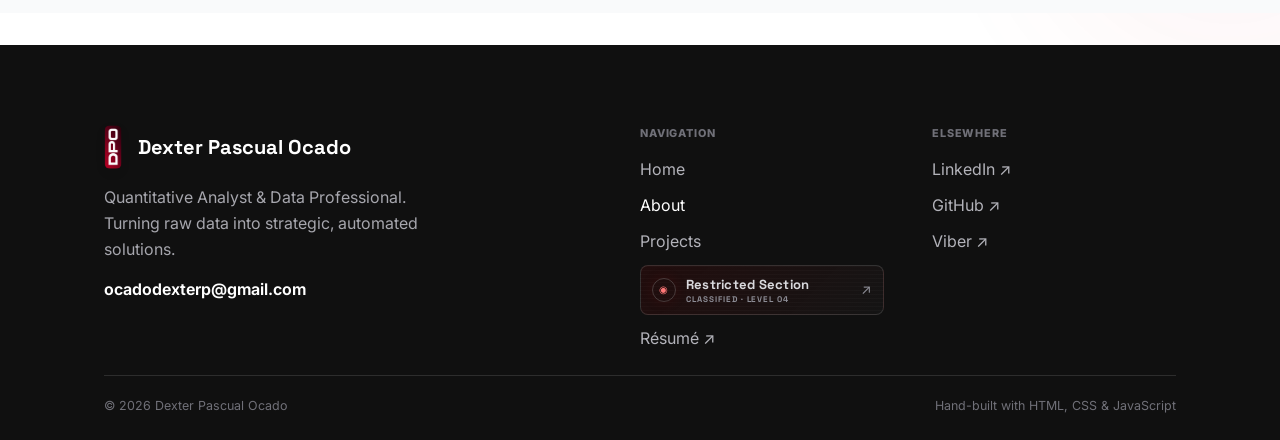
==== commit b5028464: "Update about.html" ====
--- a/about.html
+++ b/about.html
@@ -961,7 +961,7 @@
                 ================================================ -->
                 <div class="tl-row" data-reveal>
                     <div class="tl-year">
-                        October 2026 &ndash; Present
+                        For deployment
                     </div>
 
                     <div class="tl-rail">
@@ -992,9 +992,7 @@
                         <div class="exp-panel">
                             <div class="exp-panel-inner">
                                 <ul>
-                                    <li>
-                                        Spearheading project development and data-driven benchmarking initiatives to support and promote the local ICT industry.
-                                    </li>
+                        
                                     <li>
                                         <em>(More details to be updated as I dive deeper into the role!)</em>
                                     </li>
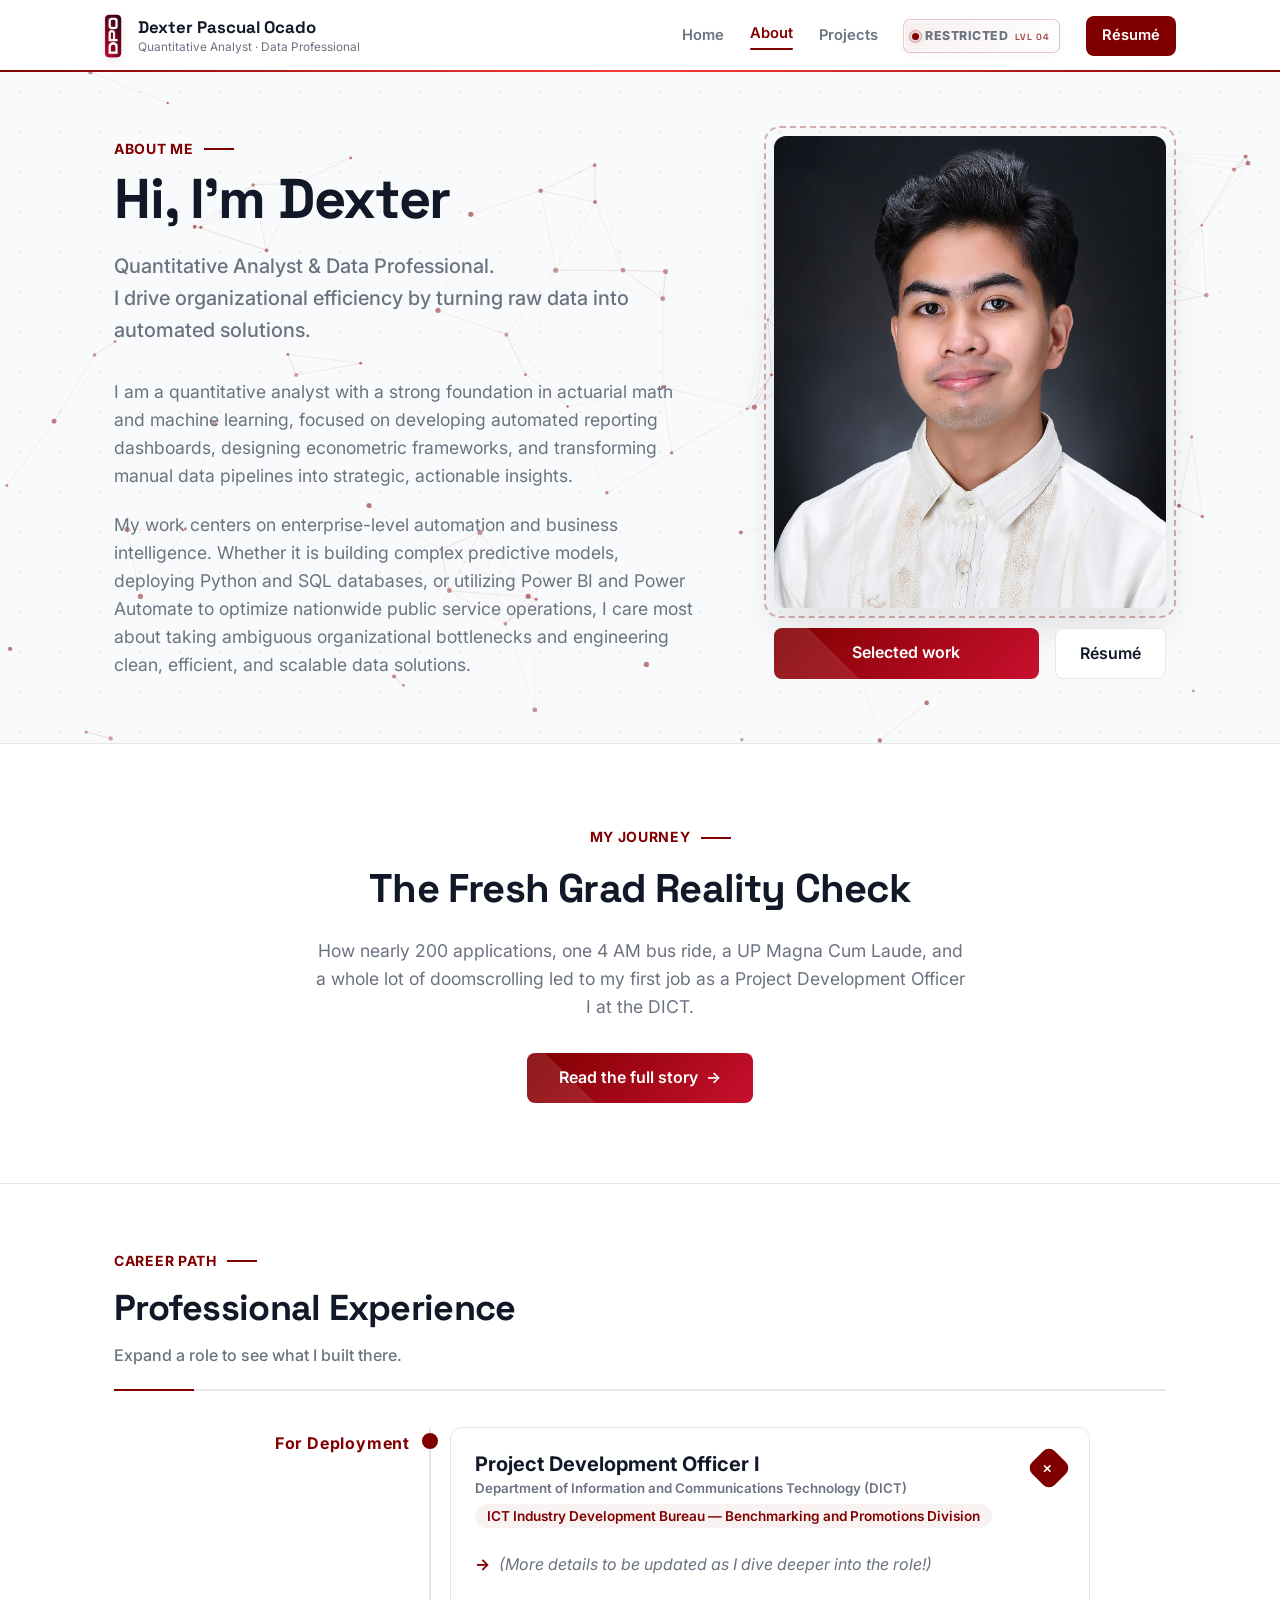
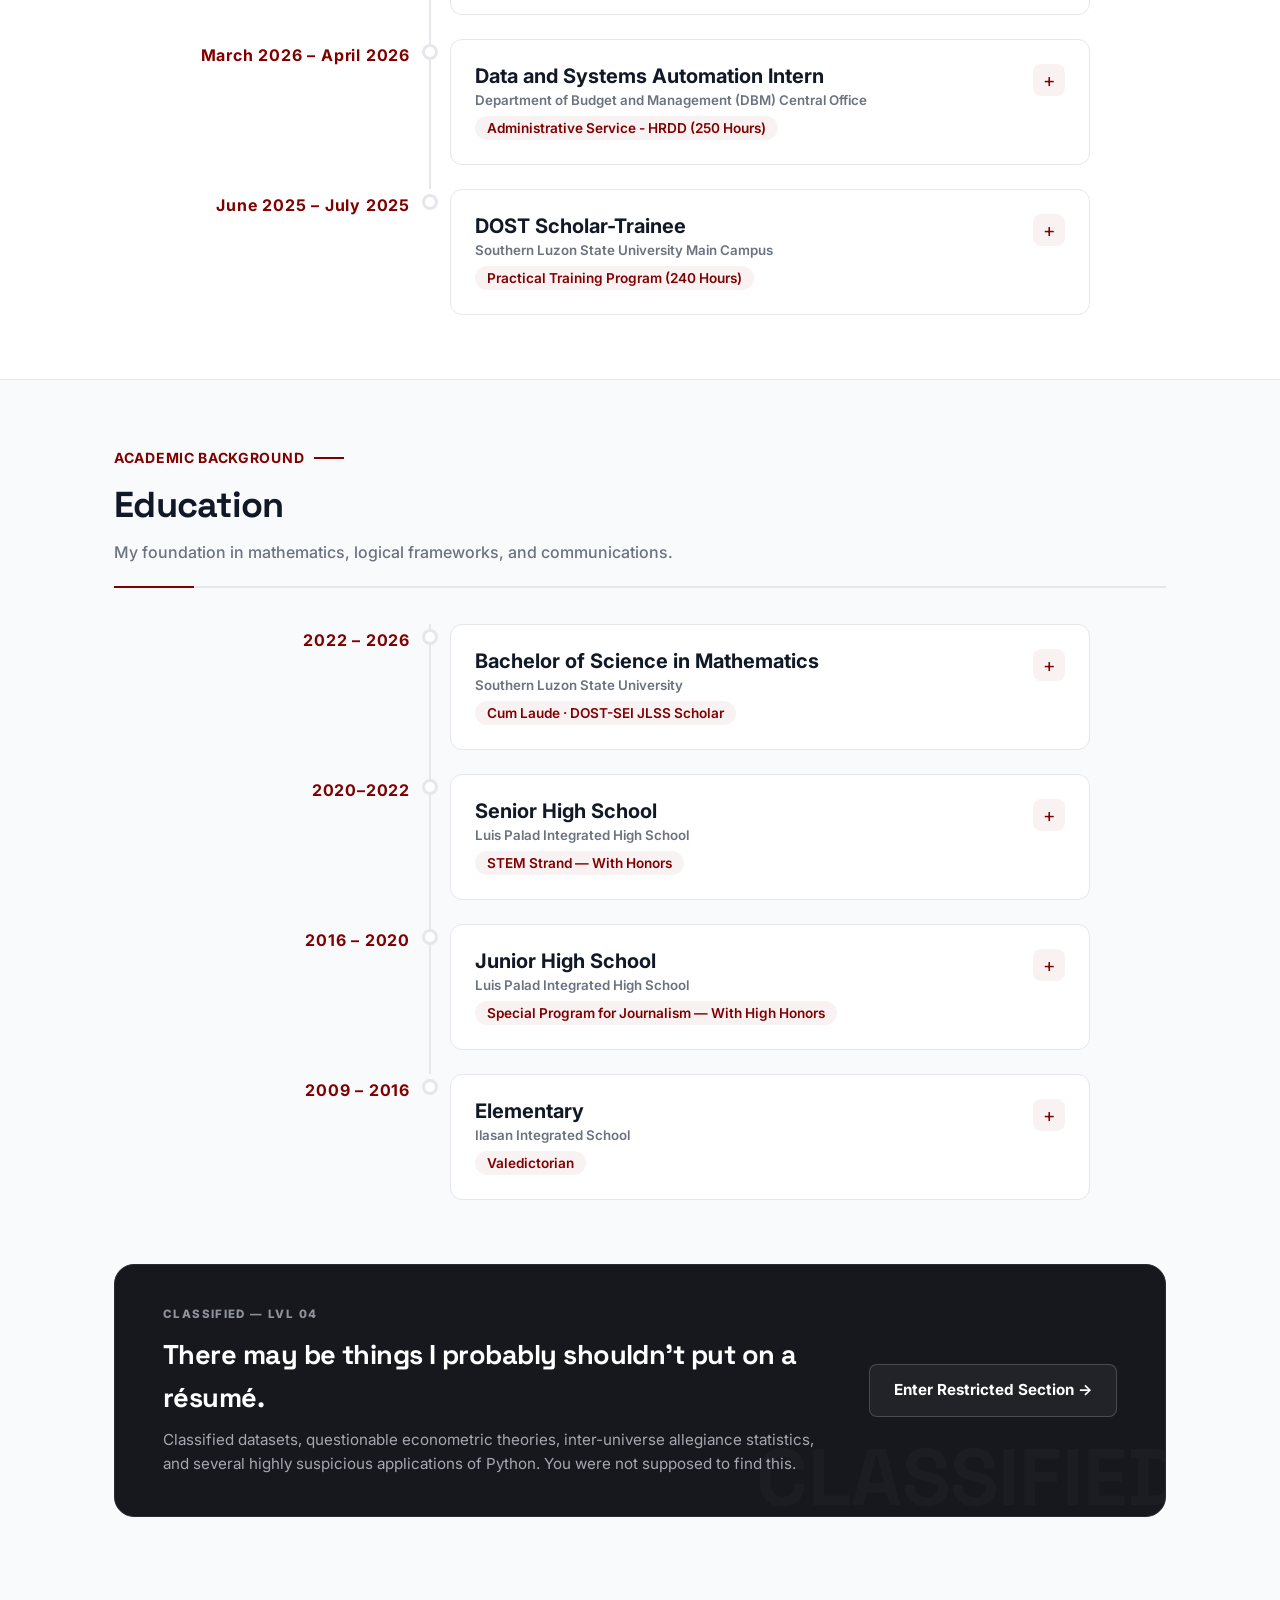
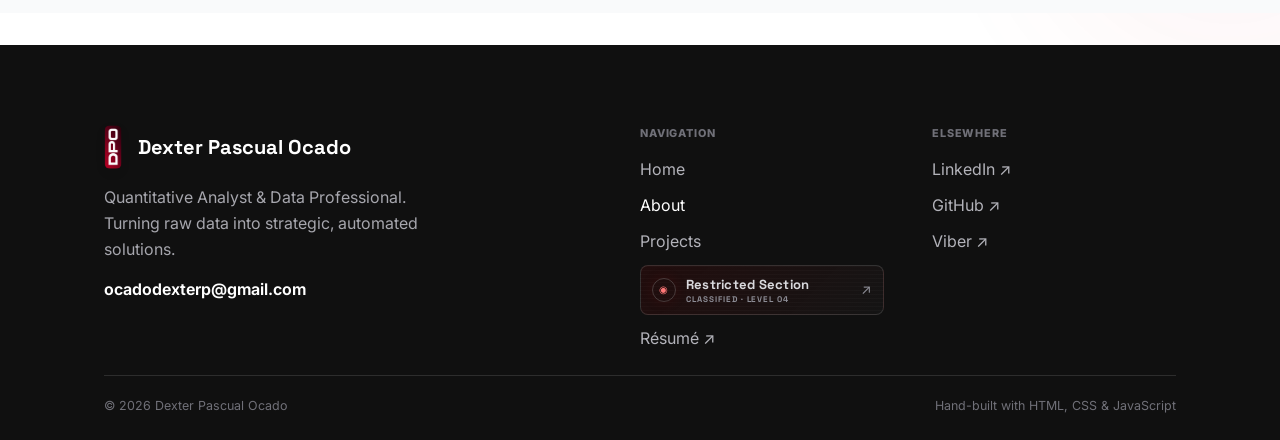
==== commit dbd93ac7: "Change 'deployment' to 'Deployment' in about.html" ====
--- a/about.html
+++ b/about.html
@@ -961,7 +961,7 @@
                 ================================================ -->
                 <div class="tl-row" data-reveal>
                     <div class="tl-year">
-                        For deployment
+                        For Deployment
                     </div>
 
                     <div class="tl-rail">
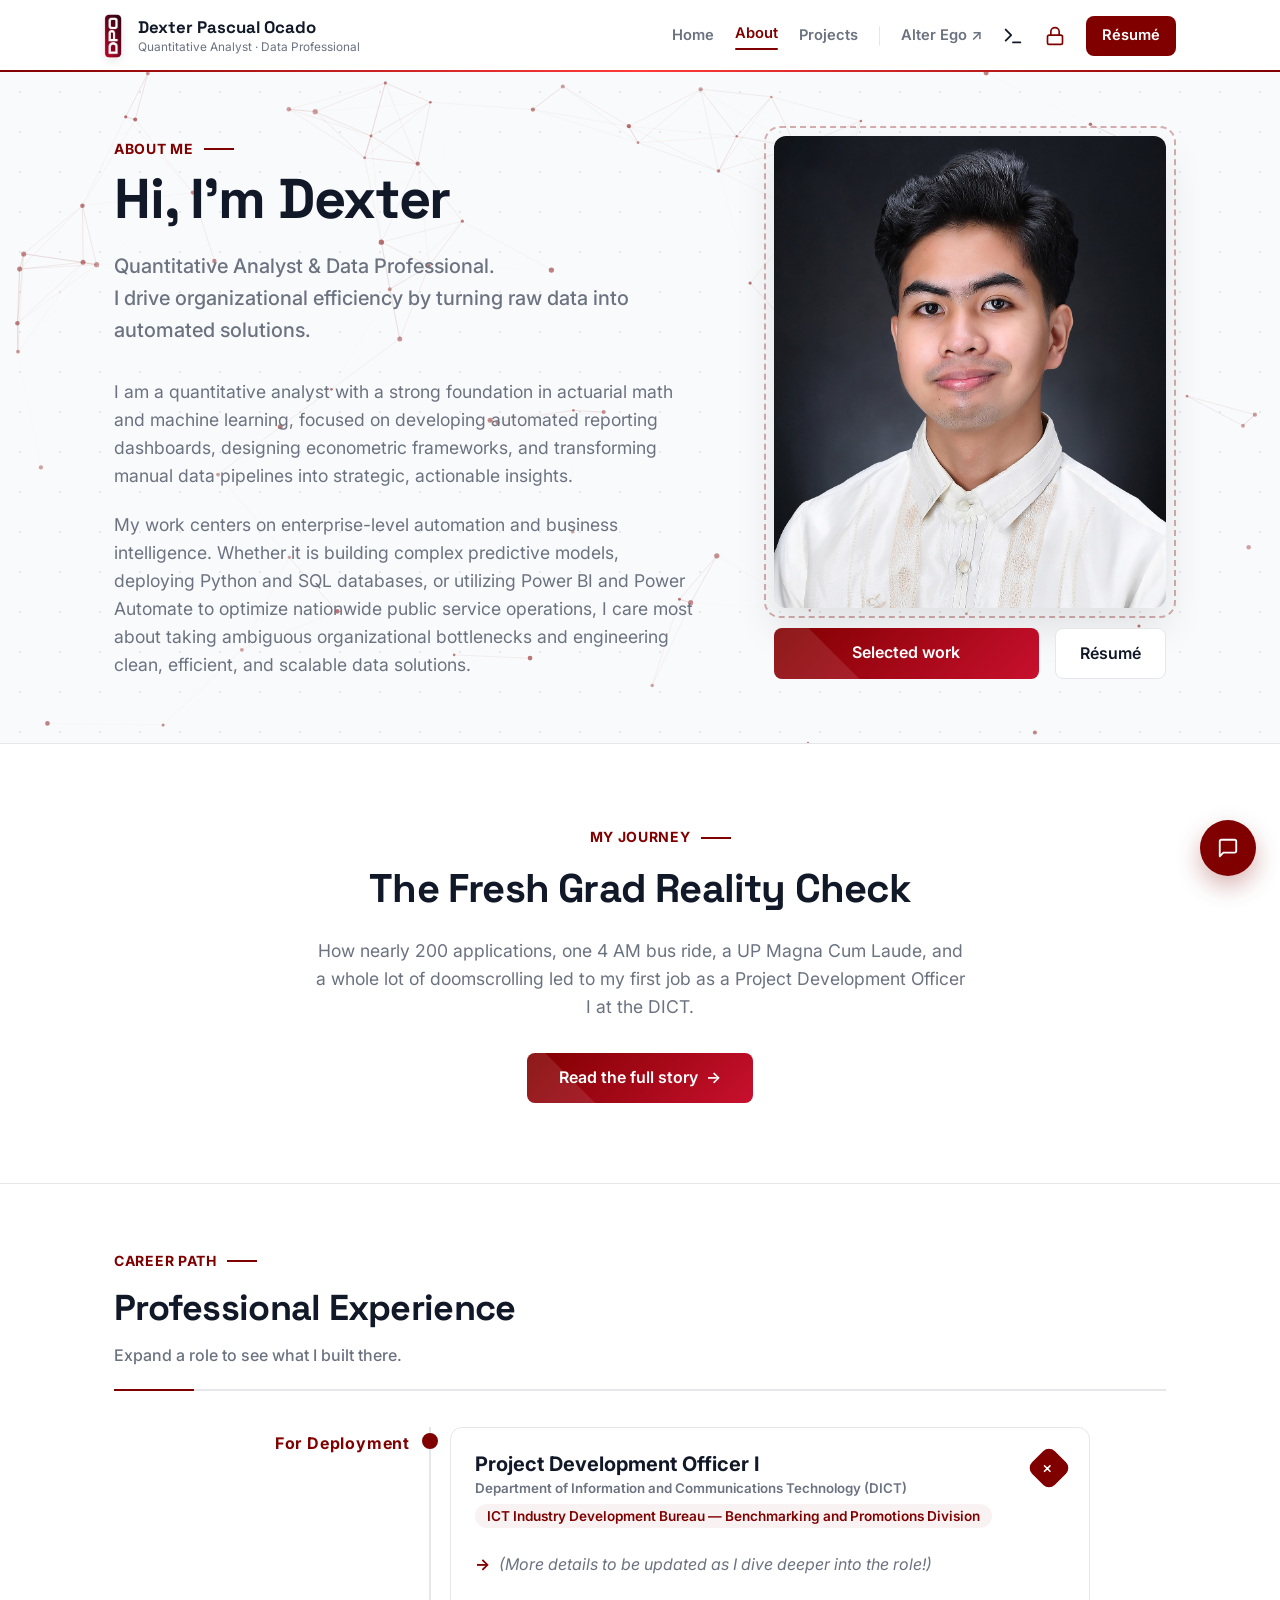
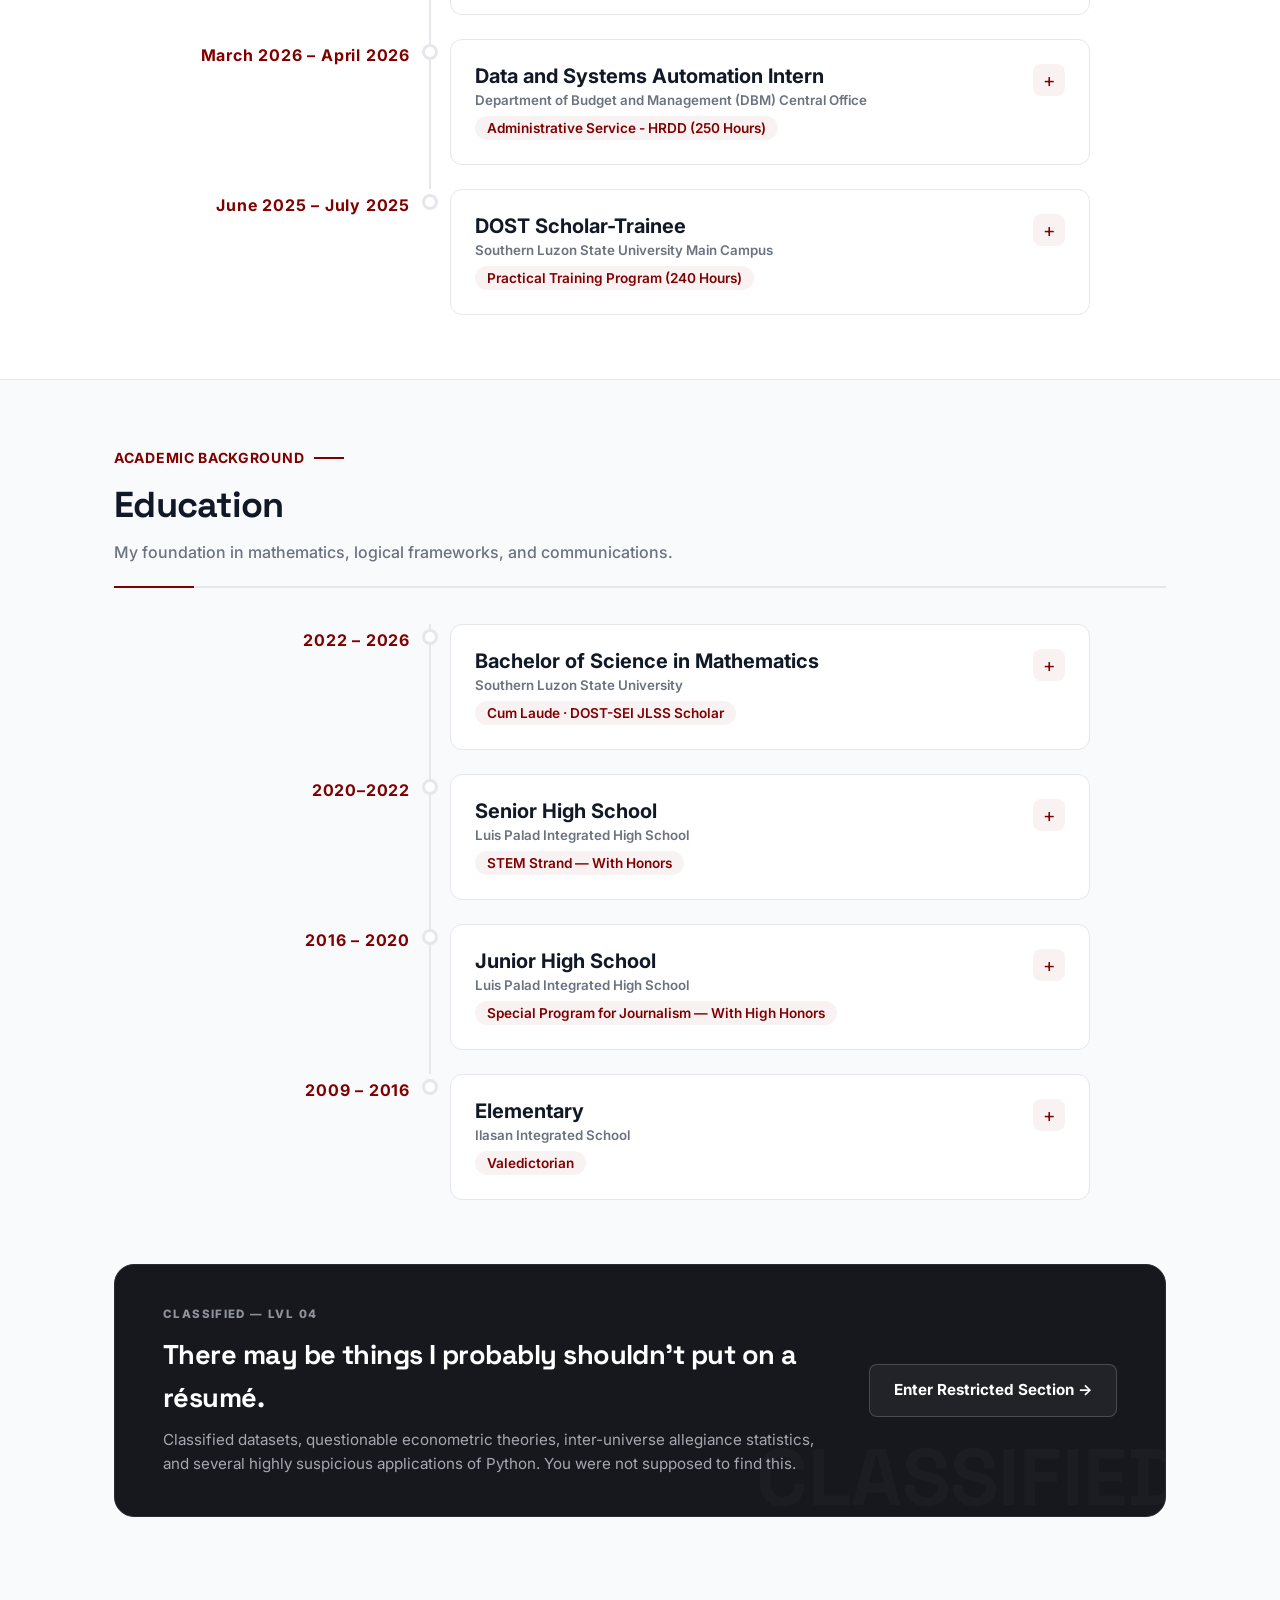
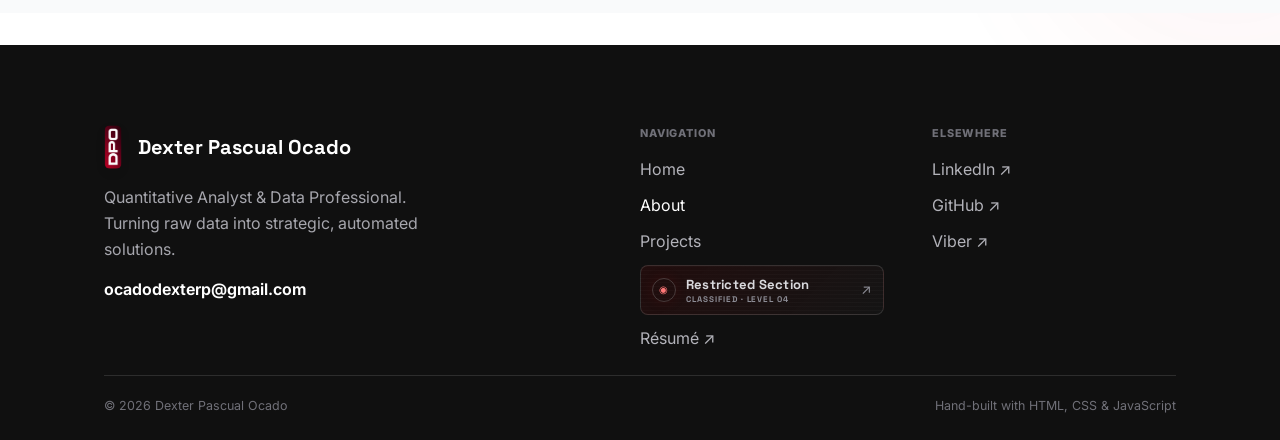
==== commit 264cda63: "Add files via upload" ====
--- a/about.html
+++ b/about.html
@@ -7,7 +7,7 @@
     <meta name="description" content="About Dexter Pascual Ocado — Quantitative Analyst and Data Professional.">
     <title>About — Dexter Pascual Ocado</title>
     <link rel="icon" type="image/png" href="img/gryffindor-crest.png">
-    <link href="https://fonts.googleapis.com/css2?family=Inter:wght@400;500;600;700;800&family=Space+Grotesk:wght@500;600;700&display=swap" rel="stylesheet">
+    <link href="https://fonts.googleapis.com/css2?family=Inter:wght@400;500;600;700;800&family=Space+Grotesk:wght@500;600;700;800&display=swap" rel="stylesheet">
     <style>
         /* =========================================================
            BASE VARIABLES & RESET
--- a/components.css
+++ b/components.css
@@ -1,10 +1,10 @@
-/*
- * Shared site chrome
- * ------------------------------------------------------------
- * One source of truth for header/footer geometry and global
- * scrollbar behavior. Loaded after page-specific CSS by
- * components.js so these values remain consistent everywhere.
- */
+/* ============================================================
+   Shared site chrome
+   ------------------------------------------------------------
+   One source of truth for header/footer geometry and global
+   scrollbar behavior. Loaded after page-specific CSS by
+   components.js so these values remain consistent everywhere.
+   ============================================================ */
 
 html {
     overflow-y: scroll;
@@ -94,7 +94,7 @@
 
 .nav {
     display: flex !important;
-    gap: 1.6rem !important;
+    gap: 1.3rem !important; /* Reduced slightly */
     align-items: center !important;
     font-size: .92rem;
     font-weight: 600;
@@ -330,6 +330,28 @@
         margin: 0 auto;
         stroke-width: 1.75;
     }
+    /* Transform Alter Ego into a Text Pill on mobile */
+    .alter-ego-mobile .nav-icon {
+        display: none !important;
+    }
+    
+    .alter-ego-mobile .nav-text {
+        display: block !important;
+        font-size: 0.72rem;
+        font-weight: 700;
+        background: #f3f4f6;
+        color: #111827;
+        padding: 0.4rem 0.8rem;
+        border-radius: 50px;
+        white-space: nowrap;
+        border: 1px solid #e5e7eb;
+    }
+    /* Reorder mobile bottom navigation so Alter Ego sits perfectly in the center */
+    .nav > a[data-nav="home"] { order: 1; }
+    .nav > a[data-nav="about"] { order: 2; }
+    .nav > .alter-ego-mobile { order: 3; }
+    .nav > a[data-nav="projects"] { order: 4; }
+    .nav > .nav-restricted-icon { order: 5; }
 
     .nav-link {
         display: flex !important;
@@ -366,6 +388,16 @@
     .nav-resume {
         display: none !important;
     }
+    
+    /* Hide the header vertical divider on mobile bottom nav */
+    .nav-divider {
+        display: none !important;
+    }
+
+    /* Hide the desktop terminal button inside the nav when on mobile */
+    #desktop-term-toggle {
+        display: none !important;
+    }
 
     /* Footer adjustments */
     .footer-grid {
@@ -388,142 +420,32 @@
     }
 }
 
-/* Pulsing red lock animation */
-@media (max-width: 700px) {
-    .pulsing-lock {
-        stroke: #800000 !important;
-        animation: lockPulse 1.8s infinite ease-in-out;
-    }
+/* ============================================================
+   RESTRICTED SECTION — PULSING LOCK (Desktop & Mobile)
+   ============================================================ */
+
+/* Make the restricted icon visible on desktop without an underline */
+.nav-restricted-icon .nav-icon {
+    display: block !important;
+    width: 20px;
+    height: 20px;
+    margin: 0;
+}
+
+.nav-restricted-icon::after {
+    display: none !important; /* Hides the active tab underline */
+}
+
+/* Global pulse animation */
+.pulsing-lock {
+    stroke: #800000 !important;
+    animation: lockPulse 1.8s infinite ease-in-out;
 }
 
 @keyframes lockPulse {
     0% { transform: scale(1); filter: drop-shadow(0 0 0 rgba(128, 0, 0, 0)); }
     50% { transform: scale(1.15); filter: drop-shadow(0 0 8px rgba(128, 0, 0, 0.6)); }
     100% { transform: scale(1); filter: drop-shadow(0 0 0 rgba(128, 0, 0, 0)); }
-}
-
-/* ============================================================
-   RESTRICTED SECTION — CLASSIFIED ACCESS TREATMENT (Desktop)
-   ============================================================ */
-
-.nav-link.nav-restricted {
-    display: inline-flex;
-    align-items: center;
-    gap: .48rem;
-    min-height: 34px;
-    padding: .22rem .62rem .22rem .48rem;
-    border: 1px solid rgba(128,0,0,.20);
-    border-radius: 7px;
-    background:
-        linear-gradient(135deg, rgba(128,0,0,.055), rgba(255,255,255,.78)),
-        repeating-linear-gradient(0deg, transparent 0 3px, rgba(128,0,0,.018) 3px 4px);
-    box-shadow: inset 0 0 0 1px rgba(255,255,255,.75), 0 2px 10px rgba(128,0,0,.035);
-    color: #6b7280;
-    transform: none;
-    overflow: hidden;
-}
-
-.nav-link.nav-restricted::before {
-    content: '';
-    position: absolute;
-    inset: 0;
-    background: linear-gradient(105deg, transparent 0%, rgba(255,255,255,.85) 45%, transparent 55%);
-    transform: translateX(-130%);
-    transition: transform .65s cubic-bezier(.16,1,.3,1);
-    pointer-events: none;
-}
-
-.nav-link.nav-restricted:hover::before,
-.nav-link.nav-restricted.is-current::before {
-    transform: translateX(130%);
-}
-
-.nav-link.nav-restricted::after {
-    display: none;
-}
-
-.restricted-signal {
-    position: relative;
-    width: 7px;
-    height: 7px;
-    flex: 0 0 7px;
-    border-radius: 50%;
-    background: #800000;
-    box-shadow: 0 0 0 3px rgba(128,0,0,.08), 0 0 9px rgba(128,0,0,.22);
-}
-
-.restricted-signal::after {
-    content: '';
-    position: absolute;
-    inset: -3px;
-    border: 1px solid rgba(128,0,0,.25);
-    border-radius: 50%;
-    animation: restrictedPulse 2s ease-out infinite;
-}
-
-.restricted-label {
-    display: inline-flex;
-    align-items: baseline;
-    gap: .38rem;
-    position: relative;
-    z-index: 1;
-}
-
-.restricted-main {
-    font-size: .77rem;
-    font-weight: 800;
-    letter-spacing: .045em;
-    text-transform: uppercase;
-}
-
-.restricted-sub {
-    font: 800 .56rem/1 "Space Grotesk", sans-serif;
-    letter-spacing: .11em;
-    color: #800000;
-    opacity: .72;
-}
-
-.nav-link.nav-restricted:hover {
-    color: #800000;
-    transform: translateY(-2px);
-    border-color: rgba(128,0,0,.38);
-    background-color: rgba(128,0,0,.055);
-    box-shadow: 0 5px 16px rgba(128,0,0,.10), inset 0 0 0 1px rgba(255,255,255,.9);
-}
-
-.nav-link.nav-restricted.is-current {
-    color: #800000;
-    border-color: rgba(128,0,0,.45);
-    background:
-        linear-gradient(135deg, rgba(128,0,0,.095), rgba(255,255,255,.9)),
-        repeating-linear-gradient(0deg, transparent 0 3px, rgba(128,0,0,.025) 3px 4px);
-    box-shadow: 0 5px 18px rgba(128,0,0,.11), inset 0 0 0 1px rgba(255,255,255,.9);
-}
-
-.nav-link.nav-restricted.is-current .restricted-signal {
-    box-shadow: 0 0 0 3px rgba(128,0,0,.10), 0 0 12px rgba(128,0,0,.36);
-}
-
-.nav-link.nav-restricted.is-current .restricted-sub {
-    opacity: 1;
-}
-
-.nav-link.nav-restricted.is-current::after {
-    display: block;
-    content: 'ACCESS GRANTED';
-    position: absolute;
-    left: .5rem;
-    right: .5rem;
-    bottom: -13px;
-    width: auto;
-    height: auto;
-    background: none;
-    color: #800000;
-    font: 800 .43rem/1 "Space Grotesk", sans-serif;
-    letter-spacing: .12em;
-    text-align: center;
-    border-radius: 0;
-    transform: none;
 }
 
 /* Footer classified card */
@@ -634,3 +556,274 @@
     0% { transform: scale(.65); opacity: .75; }
     70%, 100% { transform: scale(1.7); opacity: 0; }
 }
+
+/* ============================================================
+   TERMINAL CLI OVERLAY (MAROON THEME)
+   ============================================================ */
+#cli-overlay {
+    position: fixed;
+    inset: 0;
+    background: rgba(17, 19, 24, 0.98);
+    backdrop-filter: blur(12px);
+    -webkit-backdrop-filter: blur(12px);
+    z-index: 999999;
+    color: #e5e7eb; /* Crisp light grey instead of green */
+    font-family: 'ui-monospace', 'SFMono-Regular', 'Menlo', 'Monaco', 'Consolas', monospace;
+    padding: 2rem 1.5rem;
+    display: none;
+    flex-direction: column;
+    overflow-y: auto;
+}
+
+#cli-overlay.is-active {
+    display: flex;
+}
+
+.cli-close {
+    position: absolute;
+    top: 1.5rem;
+    right: 1.5rem;
+    background: transparent;
+    border: 1px solid var(--maroon);
+    color: var(--maroon);
+    padding: 0.45rem 1.2rem;
+    cursor: pointer;
+    font-family: inherit;
+    font-weight: bold;
+    letter-spacing: 0.05em;
+    transition: all 0.2s ease;
+    border-radius: 6px;
+}
+
+.cli-close:hover {
+    background: var(--maroon);
+    color: #fff;
+    box-shadow: 0 4px 15px rgba(128, 0, 0, 0.4);
+}
+
+.cli-container {
+    max-width: 800px;
+    margin: 0 auto;
+    width: 100%;
+    margin-top: 3rem;
+    font-size: 0.95rem;
+}
+
+.cli-output {
+    margin-bottom: 0.5rem;
+    white-space: pre-wrap; /* Crucial for aligning the 'help' dashes perfectly */
+    word-break: break-word;
+    line-height: 1.7;
+}
+
+.cli-input-line {
+    display: flex;
+    align-items: center;
+    gap: 0.6rem;
+}
+
+/* Color Coding for Terminal Elements */
+.cli-prompt { color: #ef4444; font-weight: bold; white-space: nowrap; }
+.cli-dir { color: #fca5a5; font-weight: bold; }
+.cli-file { color: #9ca3af; }
+.cli-highlight { color: #fbbf24; }
+
+#cli-input {
+    background: transparent;
+    border: none;
+    color: #fff;
+    font-family: inherit;
+    font-size: 1rem;
+    width: 100%;
+    outline: none;
+    caret-color: #ef4444; /* Maroon blinking cursor */
+}
+
+/* Hover effect for desktop terminal toggle icon */
+#desktop-term-toggle:hover {
+    color: var(--maroon) !important;
+}
+
+/* ============================================================
+   FLOATING AI ASSISTANT WIDGET (RESPONSIVE)
+   ============================================================ */
+#ai-chat-bubble {
+    position: fixed;
+    bottom: 5.5rem; /* Sits comfortably above the mobile bottom nav bar */
+    right: 1.25rem;
+    width: 52px;
+    height: 52px;
+    background: var(--maroon, #800000);
+    color: white;
+    border-radius: 50%;
+    display: flex;
+    align-items: center;
+    justify-content: center;
+    cursor: pointer;
+    box-shadow: 0 10px 25px rgba(128, 0, 0, 0.3);
+    z-index: 99998;
+    transition: transform 0.3s cubic-bezier(0.16, 1, 0.3, 1), background-color 0.2s ease;
+    border: none;
+}
+
+#ai-chat-bubble:hover {
+    transform: scale(1.08) translateY(-2px);
+    background: var(--maroon-dark, #650000);
+}
+
+#ai-chat-bubble svg {
+    width: 22px;
+    height: 22px;
+}
+
+#ai-chat-window {
+    position: fixed;
+    bottom: 9.5rem;
+    right: 1rem;
+    left: 1rem;
+    width: auto;
+    max-width: 380px;
+    margin-left: auto;
+    height: 450px;
+    max-height: calc(100vh - 12rem);
+    background: #ffffff;
+    border: 1px solid var(--border, #e5e7eb);
+    border-radius: 16px;
+    box-shadow: 0 20px 50px rgba(0, 0, 0, 0.15);
+    z-index: 99999;
+    display: none;
+    flex-direction: column;
+    overflow: hidden;
+    animation: chatPopup 0.3s cubic-bezier(0.16, 1, 0.3, 1) forwards;
+}
+
+#ai-chat-window.is-open {
+    display: flex;
+}
+
+@keyframes chatPopup {
+    from { opacity: 0; transform: translateY(15px) scale(0.95); }
+    to { opacity: 1; transform: translateY(0) scale(1); }
+}
+
+@media (min-width: 700px) {
+    #ai-chat-bubble {
+        bottom: 1.5rem;
+        right: 1.5rem;
+        width: 56px;
+        height: 56px;
+    }
+    #ai-chat-window {
+        bottom: 5.5rem;
+        right: 1.5rem;
+        left: auto;
+        width: 360px;
+        max-width: calc(100vw - 3rem);
+    }
+}
+
+.ai-chat-header {
+    background: var(--maroon, #800000);
+    color: white;
+    padding: 1rem;
+    display: flex;
+    justify-content: space-between;
+    align-items: center;
+    font-family: "Space Grotesk", sans-serif;
+}
+
+.ai-chat-title {
+    font-weight: 700;
+    font-size: 0.95rem;
+    display: flex;
+    align-items: center;
+    gap: 0.5rem;
+}
+
+.ai-status-dot {
+    width: 8px;
+    height: 8px;
+    background: #10b981;
+    border-radius: 50%;
+}
+
+.ai-close-btn {
+    background: transparent;
+    border: none;
+    color: white;
+    cursor: pointer;
+    font-size: 1.25rem;
+    line-height: 1;
+}
+
+.ai-chat-messages {
+    flex: 1;
+    padding: 1rem;
+    overflow-y: auto;
+    display: flex;
+    flex-direction: column;
+    gap: 0.75rem;
+    background: #f9fafb;
+    font-size: 0.9rem;
+}
+
+.ai-msg {
+    max-width: 85%;
+    padding: 0.75rem 1rem;
+    border-radius: 12px;
+    line-height: 1.5;
+    word-break: break-word;
+}
+
+.ai-msg.user {
+    background: var(--maroon, #800000);
+    color: white;
+    align-self: flex-end;
+    border-bottom-right-radius: 3px;
+}
+
+.ai-msg.assistant {
+    background: white;
+    color: var(--text-dark, #111827);
+    align-self: flex-start;
+    border-bottom-left-radius: 3px;
+    border: 1px solid var(--border, #e5e7eb);
+}
+
+.ai-chat-input-area {
+    padding: 0.75rem;
+    background: white;
+    border-top: 1px solid var(--border, #e5e7eb);
+    display: flex;
+    gap: 0.5rem;
+}
+
+#ai-user-input {
+    flex: 1;
+    padding: 0.6rem 0.9rem;
+    border: 1px solid var(--border, #e5e7eb);
+    border-radius: 8px;
+    font-family: inherit;
+    font-size: 0.9rem;
+    outline: none;
+    transition: border-color 0.2s;
+}
+
+#ai-user-input:focus {
+    border-color: var(--maroon, #800000);
+}
+
+.ai-send-btn {
+    background: var(--maroon, #800000);
+    color: white;
+    border: none;
+    padding: 0 1rem;
+    border-radius: 8px;
+    font-weight: 600;
+    cursor: pointer;
+    transition: background 0.2s;
+}
+
+.ai-send-btn:hover {
+    background: var(--maroon-dark, #650000);
+}
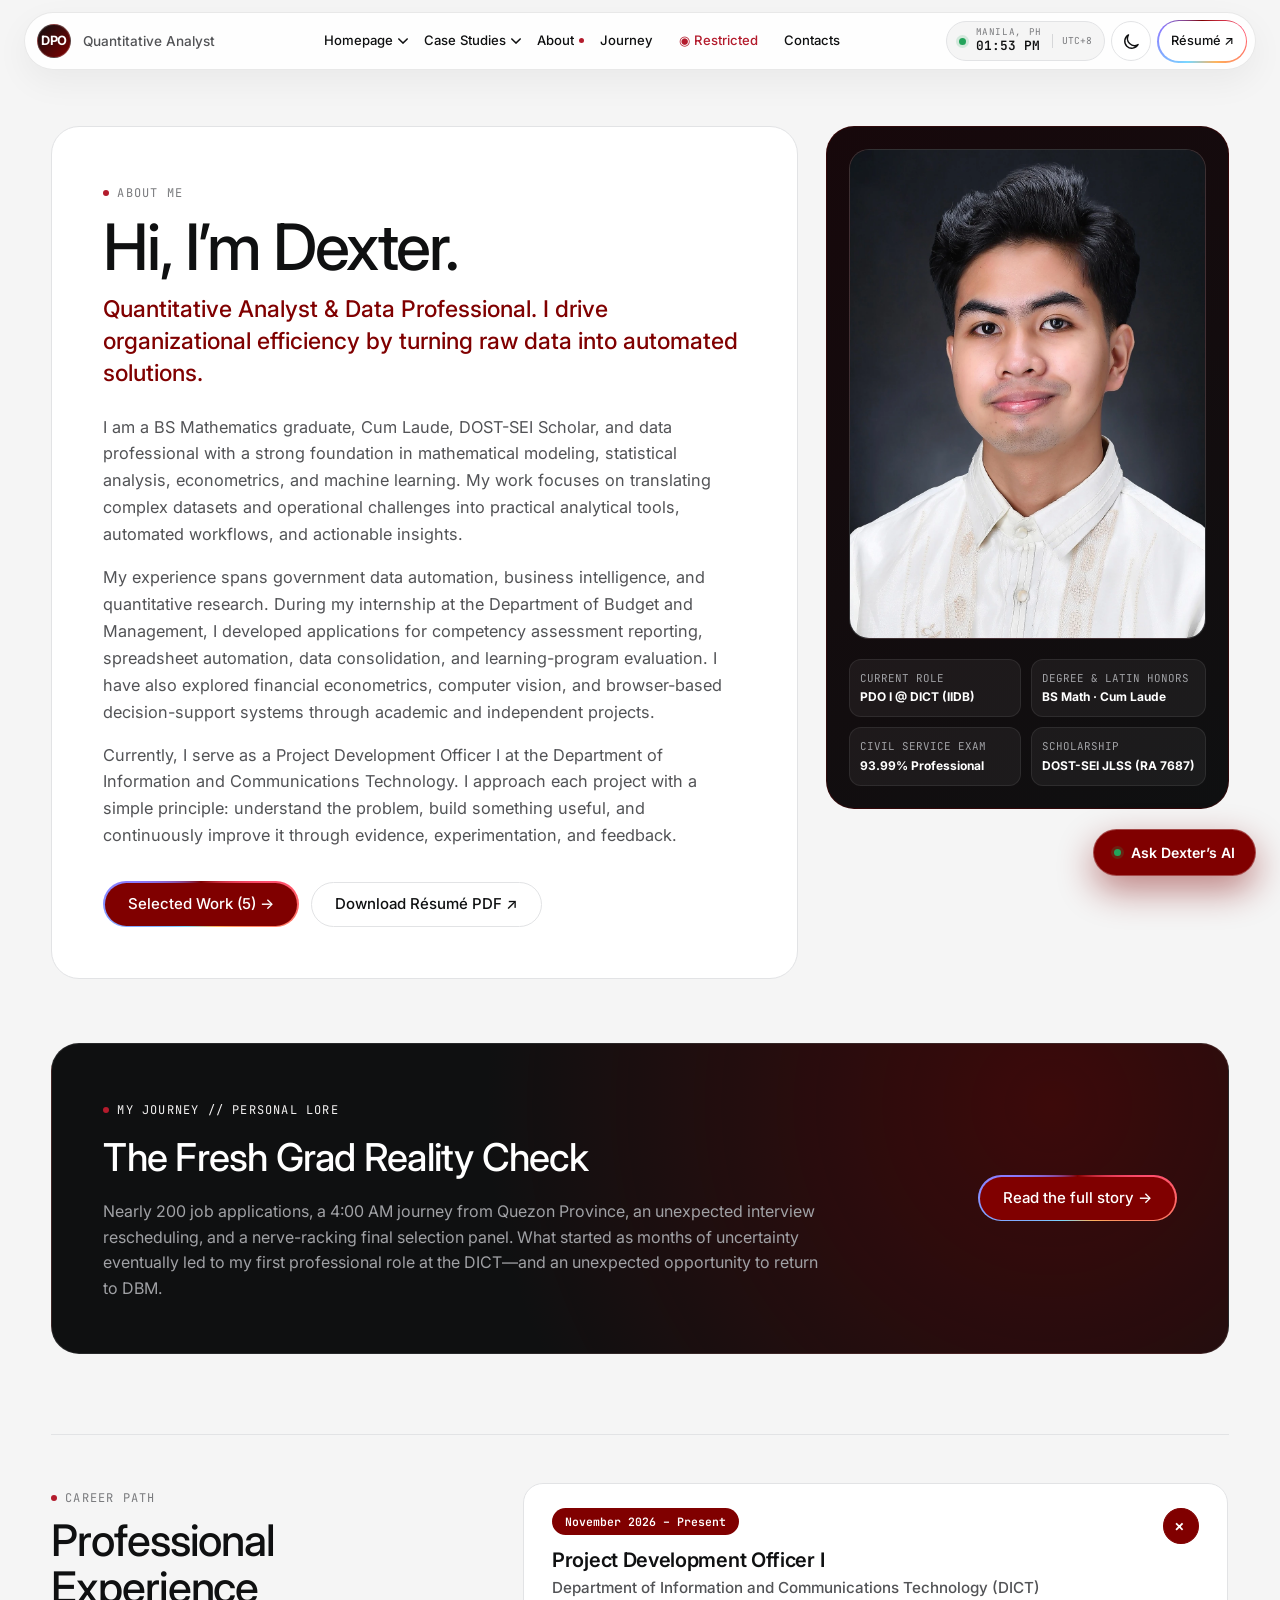
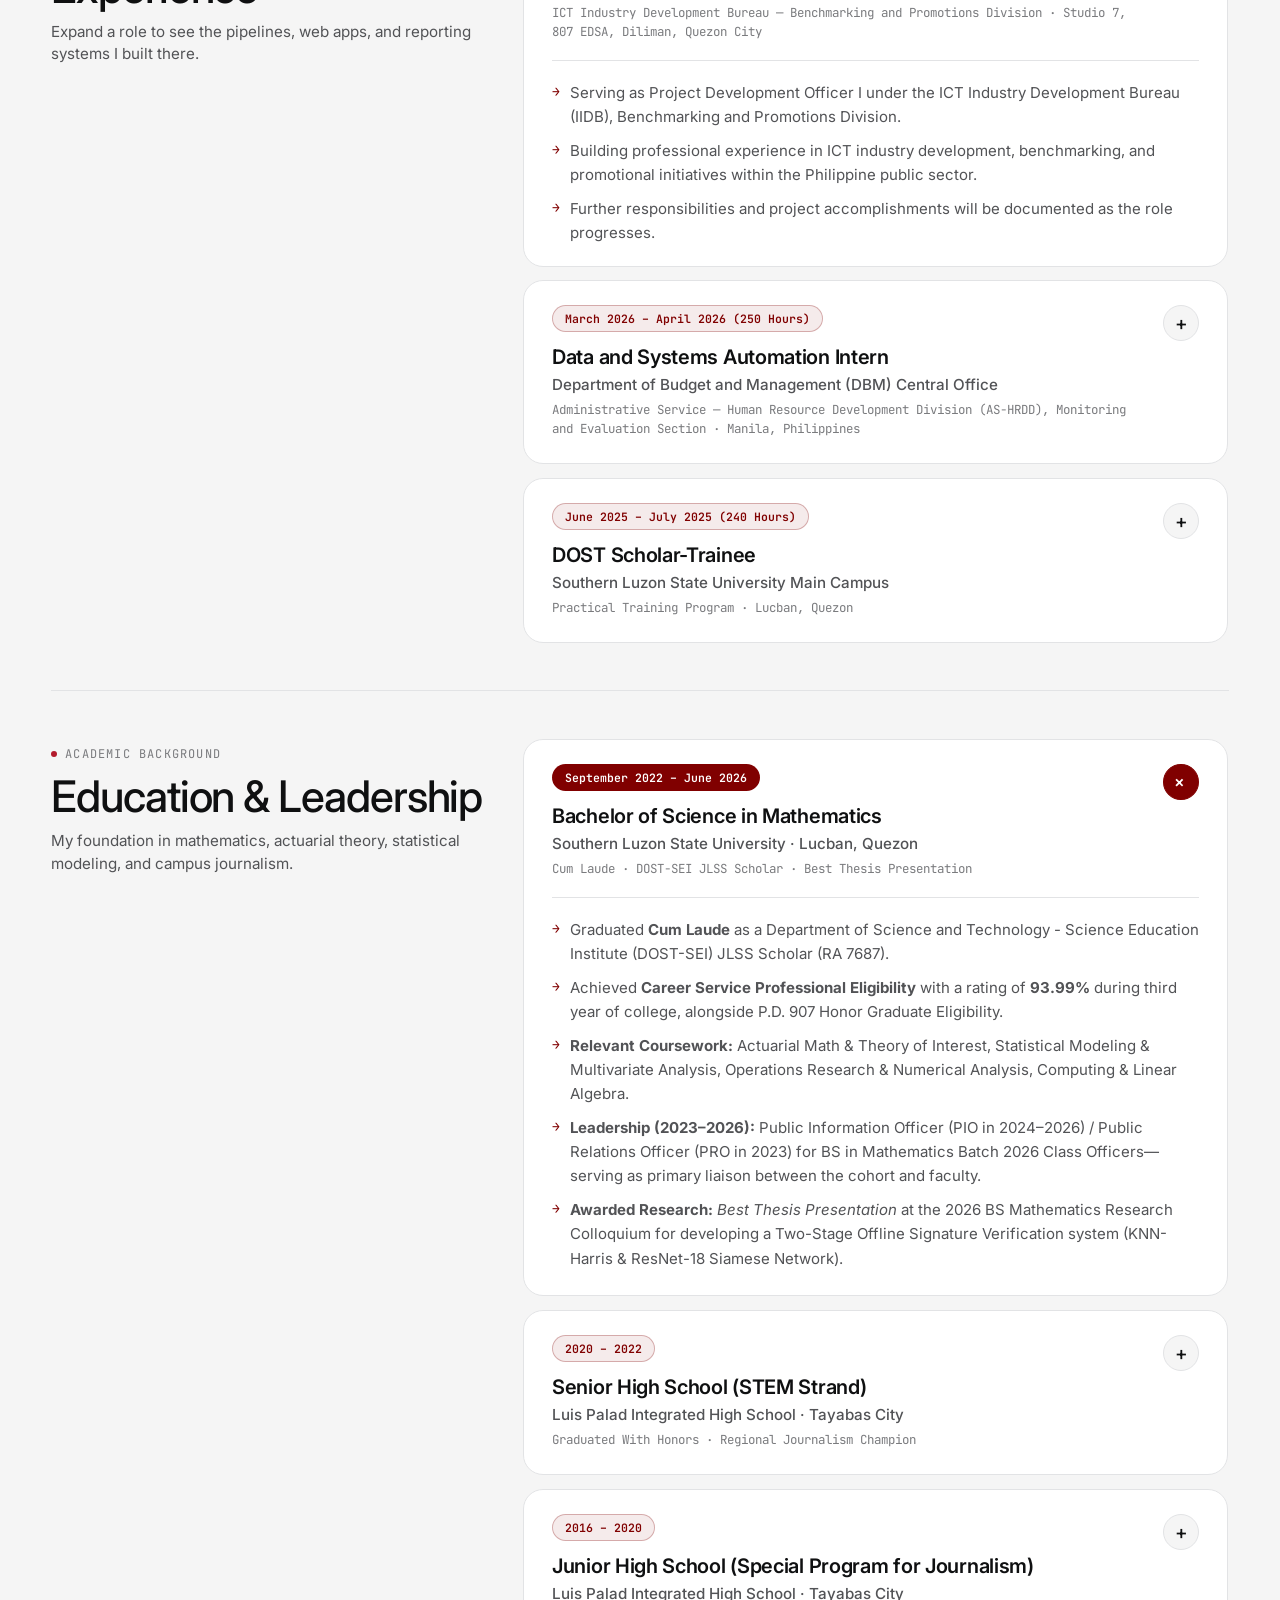
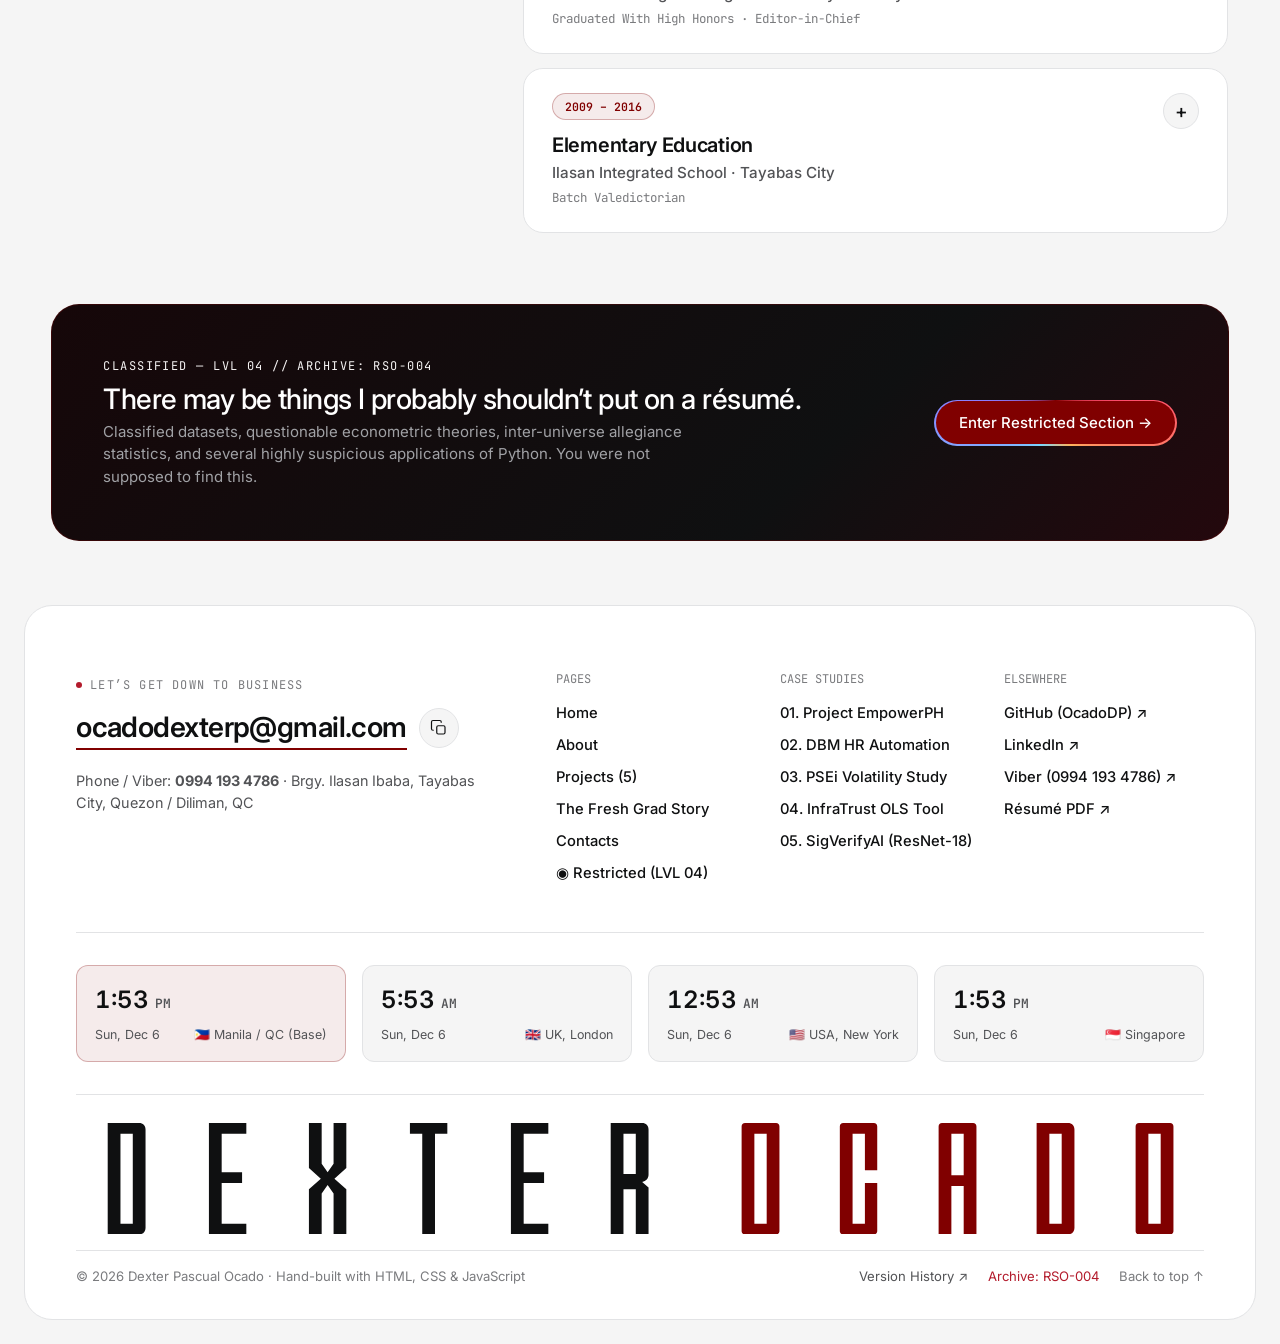
==== commit 595bc642: "Add files via upload" ====
--- a/about.html
+++ b/about.html
@@ -1,1598 +1,1151 @@
 <!DOCTYPE html>
-<html lang="en">
-<head>
-    <meta charset="UTF-8">
-    <meta name="viewport" content="width=device-width, initial-scale=1, shrink-to-fit=no">
-    <meta name="theme-color" content="#800000">
-    <meta name="description" content="About Dexter Pascual Ocado — Quantitative Analyst and Data Professional.">
-    <title>About — Dexter Pascual Ocado</title>
-    <link rel="icon" type="image/png" href="img/gryffindor-crest.png">
-    <link href="https://fonts.googleapis.com/css2?family=Inter:wght@400;500;600;700;800&family=Space+Grotesk:wght@500;600;700;800&display=swap" rel="stylesheet">
+<html class="lenis lenis-smooth" lang="en">
+  <head>
+    <meta charset="utf-8"/>
+    <meta content="width=device-width, initial-scale=1, shrink-to-fit=no" name="viewport"/>
+    <meta content="#800000" name="theme-color"/>
+    <title>About — Dexter Pascual Ocado | Quantitative Analyst &amp; Data Professional</title>
+    <meta content="About Dexter Pascual Ocado — Quantitative Analyst and Data Professional. BS Mathematics (Cum Laude), DOST-SEI Scholar, and Project Development Officer I at DICT." name="description"/>
+    <meta content="About — Dexter Pascual Ocado" property="og:title"/>
+    <meta content="Quantitative Analyst &amp; Data Professional. Turning raw data into strategic, automated solutions." property="og:description"/>
+    <meta content="website" property="og:type"/>
+
+    <link crossorigin="anonymous" href="https://cdn.prod.website-files.com" rel="preconnect"/>
+    <link as="font" crossorigin="" href="https://cdn.prod.website-files.com/69f9c76884333229e651e7bc/69f9c76f84333229e651ea81_Switzer-Variable.woff2" rel="preload" type="font/woff2"/>
+    <link href="https://fonts.googleapis.com" rel="preconnect"/>
+    <link crossorigin="" href="https://fonts.gstatic.com" rel="preconnect"/>
+    <link href="https://fonts.googleapis.com/css2?family=Inter:wght@400;500;600;700&amp;family=JetBrains+Mono:wght@400;500;600&amp;display=swap" rel="stylesheet"/>
     <style>
-        /* =========================================================
-           BASE VARIABLES & RESET
-        ========================================================= */
-        :root {
-            --maroon: #800000;
-            --maroon-light: rgba(128, 0, 0, 0.05);
-            --maroon-hover: #a00000;
-            --text-dark: #111827;
-            --text-muted: #6b7280;
-            --bg-color: #ffffff;
-            --bg-grid: #f9fafb;
-            --border: #e5e7eb;
-            --transition: all 0.4s cubic-bezier(0.16, 1, 0.3, 1);
-        }
-
-        * {
-            margin: 0;
-            padding: 0;
-            box-sizing: border-box;
-        }
-
-        html {
-            scroll-behavior: smooth;
-        }
-
-        body {
-            font-family: 'Inter', sans-serif;
-            color: var(--text-dark);
-            background: var(--bg-color);
-            line-height: 1.6;
-            overflow-x: hidden;
-            position: relative;
-        }
-
-        a {
-            text-decoration: none;
-            color: inherit;
-        }
-
-        ul {
-            list-style: none;
-        }
-
-        /* =========================================================
-           TYPOGRAPHY
-        ========================================================= */
-        h1, h2, h3 {
-            font-family: 'Space Grotesk', sans-serif;
-            letter-spacing: -0.02em;
-        }
-
-        .kicker {
-            font-size: 0.875rem;
-            text-transform: uppercase;
-            letter-spacing: 0.05em;
-            color: var(--maroon);
-            font-weight: 700;
-            margin-bottom: 0.5rem;
-            display: inline-block;
-            position: relative;
-        }
-
-        .kicker::after {
-            content: '';
-            position: absolute;
-            right: -40px;
-            top: 50%;
-            width: 30px;
-            height: 2px;
-            background: var(--maroon);
-            transform: translateY(-50%);
-        }
-
-        .hero-h1 {
-            font-size: 3.5rem;
-            font-weight: 800;
-            line-height: 1.1;
-            margin-bottom: 1.25rem;
-        }
-
-        .intro-lead {
-            font-size: 1.25rem;
-            color: var(--text-muted);
-            font-weight: 500;
-            max-width: 800px;
-            margin-bottom: 0;
-        }
-
-        /* =========================================================
-           ANIMATIONS
-        ========================================================= */
-        @keyframes float {
-            0% {
-                transform: translateY(0px) rotate(0deg);
+      :root {
+        --bg-paper: #f5f5f5;
+        --bg-white: #ffffff;
+        --bg-dark: #0f1011;
+        --bg-dark-card: #141517;
+        --ink: #0f1011;
+        --grey-400: #525356;
+        --grey-300: #7a7b7e;
+        --grey-250: #a0a1a5;
+        --grey-100: #e2e3e5;
+        --maroon: #800000;
+        --maroon-bright: #b31b2c;
+        --maroon-glow: #ff4d6d;
+        --maroon-soft: rgba(128, 0, 0, 0.08);
+        --maroon-border: rgba(128, 0, 0, 0.28);
+        --green: #22a35a;
+        --radius-xs: 8px;
+        --radius-sm: 12px;
+        --radius-md: 20px;
+        --radius-lg: 28px;
+        --font-sans: "Switzer", "Inter", -apple-system, BlinkMacSystemFont, sans-serif;
+        --font-mono: "JetBrains Mono", monospace;
+      }
+
+      *, *::before, *::after {
+        box-sizing: border-box;
+        margin: 0;
+        padding: 0;
+      }
+
+      html {
+        font-family: var(--font-sans);
+        background-color: var(--bg-paper);
+        color: var(--ink);
+        scroll-behavior: smooth;
+        -webkit-font-smoothing: antialiased;
+      }
+
+      body {
+        overflow-x: hidden;
+        background-color: var(--bg-paper);
+        line-height: 1.5;
+      }
+
+      a {
+        color: inherit;
+        text-decoration: none;
+      }
+
+      img {
+        max-width: 100%;
+        display: block;
+      }
+
+      ul, ol {
+        list-style: none;
+      }
+
+      .skip-link {
+        position: fixed;
+        top: -100px;
+        left: 16px;
+        background: var(--maroon);
+        color: #fff;
+        padding: 10px 18px;
+        border-radius: var(--radius-xs);
+        z-index: 9999;
+        font-weight: 500;
+        transition: top 0.2s ease;
+      }
+
+      .skip-link:focus {
+        top: 16px;
+      }
+
+      .label-caption {
+        font-family: var(--font-mono);
+        font-size: 0.75rem;
+        text-transform: uppercase;
+        letter-spacing: 0.1em;
+        color: var(--grey-300);
+        display: inline-flex;
+        align-items: center;
+        gap: 8px;
+      }
+
+      .label-caption::before {
+        content: "";
+        width: 6px;
+        height: 6px;
+        border-radius: 50%;
+        background: var(--maroon-bright);
+        display: inline-block;
+      }
+
+      .heading-h1 {
+        font-size: clamp(2.4rem, 5vw, 4.4rem);
+        line-height: 1.04;
+        font-weight: 500;
+        letter-spacing: -0.03em;
+      }
+
+      .heading-h2 {
+        font-size: clamp(1.85rem, 3.4vw, 3rem);
+        line-height: 1.08;
+        font-weight: 500;
+        letter-spacing: -0.025em;
+      }
+
+      .heading-h3 {
+        font-size: clamp(1.35rem, 2.2vw, 1.95rem);
+        line-height: 1.15;
+        font-weight: 500;
+        letter-spacing: -0.02em;
+      }
+
+      @keyframes cc-ba {
+        to {
+          --cc-ba: 360deg;
+        }
+      }
+
+      .button {
+        position: relative;
+        display: inline-flex;
+        align-items: center;
+        justify-content: center;
+        border-radius: 999px;
+        font-weight: 500;
+        font-size: 0.9375rem;
+        cursor: pointer;
+        transition: transform 0.25s cubic-bezier(0.22, 1, 0.36, 1);
+        isolation: isolate;
+        border: none;
+        background: transparent;
+      }
+
+      .button:active {
+        transform: scale(0.97);
+      }
+
+      .button[data-cc-glow] {
+        padding: 1.5px !important;
+      }
+
+      .button[data-cc-glow]::before, .button[data-cc-glow]::after {
+        content: "";
+        position: absolute;
+        inset: 0;
+        border-radius: inherit;
+        z-index: 0;
+        pointer-events: none;
+        background: conic-gradient(from var(--cc-ba), #800000, #ff4d6d, #ffb35c, #7ad8ff, #8b7bff, #800000);
+      }
+
+      .button[data-cc-glow]::before {
+        animation: cc-ba 6s linear infinite;
+      }
+
+      .button[data-cc-glow]::after {
+        animation: cc-ba 1.6s linear infinite;
+        opacity: 0;
+        transition: opacity 0.35s ease;
+      }
+
+      .button[data-cc-glow]:hover::after, .button[data-cc-glow]:focus-visible::after {
+        opacity: 1;
+      }
+
+      .button-in {
+        position: relative;
+        z-index: 1;
+        display: inline-flex;
+        align-items: center;
+        justify-content: center;
+        gap: 10px;
+        padding: 0.78rem 1.45rem;
+        border-radius: 999px;
+        background: var(--ink);
+        color: #fff;
+        overflow: hidden;
+      }
+
+      .button.is-light .button-in {
+        background: var(--bg-white);
+        color: var(--ink);
+        border: 1px solid var(--grey-100);
+      }
+
+      .button[data-cc-glow].is-light .button-in {
+        border: none;
+      }
+
+      .button.is-maroon .button-in {
+        background: var(--maroon);
+        color: #fff;
+      }
+
+      .button_texts {
+        position: relative;
+        display: inline-flex;
+        flex-direction: column;
+        overflow: hidden;
+        line-height: 1.2;
+      }
+
+      .button_text._1, .button_text._2 {
+        transition: transform 0.4s cubic-bezier(0.22, 1, 0.36, 1);
+        white-space: nowrap;
+      }
+
+      .button_text._2 {
+        position: absolute;
+        top: 100%;
+        left: 0;
+      }
+
+      .button:hover .button_text._1, .button:hover .button_text._2 {
+        transform: translateY(-100%);
+      }
+
+      .dropdown-item {
+        display: flex;
+        align-items: center;
+        justify-content: space-between;
+        padding: 9px 12px;
+        border-radius: 8px;
+        font-size: 0.85rem;
+        font-weight: 500;
+        transition: background 0.15s ease, color 0.15s ease;
+      }
+
+      .dropdown-item:hover {
+        background: var(--maroon-soft);
+        color: var(--maroon);
+      }
+
+      .dropdown-tag {
+        font-family: var(--font-mono);
+        font-size: 0.68rem;
+        color: var(--grey-300);
+      }
+
+      .online-dot {
+        width: 7px;
+        height: 7px;
+        border-radius: 50%;
+        background: var(--green);
+        box-shadow: 0 0 0 3px rgba(34, 163, 90, 0.2);
+        animation: pulseDot 2s infinite;
+      }
+
+      @keyframes pulseDot {
+        0%, 100% {
+          box-shadow: 0 0 0 0 rgba(34, 163, 90, 0.4);
+        }
+
+        50% {
+          box-shadow: 0 0 0 5px rgba(34, 163, 90, 0);
+        }
+      }
+
+      .about-hero-sec {
+        padding: 56px 0 64px;
+      }
+
+
+
+
+      .about-hero-grid {
+        display: grid;
+        grid-template-columns: minmax(0, 1.3fr) minmax(0, 0.7fr);
+        gap: 28px;
+        align-items: stretch;
+      }
+
+
+
+
+      .about-hero-copy {
+        background: var(--bg-white);
+        border: 1px solid var(--grey-100);
+        border-radius: var(--radius-lg);
+        padding: clamp(2rem, 4vw, 3.5rem);
+        display: flex;
+        flex-direction: column;
+        justify-content: space-between;
+        gap: 24px;
+      }
+
+      .about-lead {
+        font-size: clamp(1.15rem, 1.8vw, 1.45rem);
+        font-weight: 500;
+        color: var(--maroon);
+        line-height: 1.4;
+        margin-top: 12px;
+      }
+
+      .about-prose {
+        display: flex;
+        flex-direction: column;
+        gap: 16px;
+        color: var(--grey-400);
+        font-size: 1.02rem;
+        line-height: 1.65;
+      }
+
+
+
+      .about-portrait-card {
+        background: linear-gradient(145deg, #17080b 0%, #0f1011 100%);
+        border: 1px solid var(--maroon-border);
+        border-radius: var(--radius-lg);
+        padding: 28px;
+        color: #fff;
+        display: flex;
+        flex-direction: column;
+        justify-content: space-between;
+        gap: 24px;
+        position: relative;
+        overflow: hidden;
+      }
+
+
+
+      .about-portrait-frame {
+        position: relative;
+        width: 100%;
+        aspect-ratio: 4 / 5.5;
+        border-radius: var(--radius-md);
+        overflow: hidden;
+        background: radial-gradient(circle at 50% 30%, rgba(179, 27, 44, 0.35), #141517 75%);
+        border: 1px solid rgba(255, 255, 255, 0.12);
+        display: grid;
+        place-items: center;
+      }
+
+      .about-portrait-frame img {
+        width: 100%;
+        height: 100%;
+        object-fit: cover;
+        object-position: center top;
+        position: relative;
+        z-index: 2;
+      }
+
+      .portrait-fallback {
+        position: absolute;
+        inset: 0;
+        display: flex;
+        flex-direction: column;
+        align-items: center;
+        justify-content: center;
+        gap: 8px;
+        z-index: 1;
+        text-align: center;
+        padding: 20px;
+      }
+
+      .portrait-fallback-circle {
+        width: 96px;
+        height: 96px;
+        border-radius: 50%;
+        background: var(--maroon);
+        border: 2px solid rgba(255, 255, 255, 0.3);
+        display: grid;
+        place-items: center;
+        font-size: 2rem;
+        font-weight: 700;
+        box-shadow: 0 0 40px rgba(179, 27, 44, 0.6);
+      }
+
+      .portrait-meta-grid {
+        display: grid;
+        grid-template-columns: 1fr 1fr;
+        gap: 10px;
+      }
+
+      .portrait-meta-item {
+        background: rgba(255, 255, 255, 0.05);
+        border: 1px solid rgba(255, 255, 255, 0.08);
+        border-radius: var(--radius-sm);
+        padding: 12px 10px;
+      }
+
+      .portrait-meta-item span {
+        display: block;
+        font-family: var(--font-mono);
+        font-size: 0.68rem;
+        color: var(--grey-250);
+        text-transform: uppercase;
+      }
+
+
+      .portrait-meta-item strong {
+        font-size: 0.78rem;
+        color: #fff;
+        margin-top: 2px;
+        display: block;
+        white-space: nowrap;
+      }
+
+
+      .journey-spotlight {
+        background: var(--bg-dark);
+        color: #fff;
+        border-radius: var(--radius-lg);
+        padding: clamp(2rem, 4vw, 3.25rem);
+        border: 1px solid rgba(255, 255, 255, 0.1);
+        background-image: radial-gradient(circle at 85% 20%, rgba(128, 0, 0, 0.4), transparent 55%);
+        display: flex;
+        justify-content: space-between;
+        align-items: center;
+        flex-wrap: wrap;
+        gap: 28px;
+        margin-bottom: 64px;
+      }
+
+      .journey-spotlight-copy {
+        max-width: 720px;
+      }
+
+      .journey-spotlight-copy h2 {
+        font-size: clamp(1.65rem, 3vw, 2.5rem);
+        font-weight: 500;
+        margin: 10px 0 12px;
+        letter-spacing: -0.02em;
+      }
+
+      .journey-spotlight-copy p {
+        color: var(--grey-250);
+        font-size: 1rem;
+        line-height: 1.6;
+      }
+
+      .timeline-section {
+        padding: 16px 0 0px;
+      }
+
+      .timeline-grid {
+        display: grid;
+        grid-template-columns: 0.38fr 0.62fr;
+        gap: 40px;
+        align-items: start;
+        padding: 48px 0;
+        border-top: 1px solid var(--grey-100);
+      }
+
+      .timeline-sticky-head {
+        position: sticky;
+        top: 96px;
+      }
+
+      .timeline-sticky-head p {
+        color: var(--grey-400);
+        margin-top: 10px;
+        font-size: 0.95rem;
+      }
+
+      .accordion-stack {
+        display: flex;
+        flex-direction: column;
+        gap: 14px;
+      }
+
+      .exp-accordion {
+        background: var(--bg-white);
+        border: 1px solid var(--grey-100);
+        border-radius: var(--radius-md);
+        padding: 24px 28px;
+        cursor: pointer;
+        transition: border-color 0.25s ease, box-shadow 0.25s ease;
+      }
+
+      .exp-accordion:hover {
+        border-color: var(--maroon-border);
+        box-shadow: 0 12px 30px rgba(15, 16, 17, 0.04);
+      }
+
+      .exp-top {
+        display: flex;
+        justify-content: space-between;
+        align-items: flex-start;
+        gap: 16px;
+      }
+
+      .exp-badge {
+        display: inline-block;
+        font-family: var(--font-mono);
+        font-size: 0.72rem;
+        font-weight: 600;
+        padding: 4px 12px;
+        border-radius: 999px;
+        background: var(--maroon-soft);
+        color: var(--maroon);
+        border: 1px solid var(--maroon-border);
+        margin-bottom: 10px;
+      }
+
+      .exp-badge.is-live {
+        background: var(--maroon);
+        color: #fff;
+      }
+
+      .exp-title {
+        font-size: 1.25rem;
+        font-weight: 600;
+        color: var(--ink);
+        letter-spacing: -0.015em;
+      }
+
+      .exp-org {
+        font-size: 0.95rem;
+        font-weight: 500;
+        color: var(--grey-400);
+        margin-top: 2px;
+      }
+
+      .exp-sub {
+        font-family: var(--font-mono);
+        font-size: 0.78rem;
+        color: var(--grey-300);
+        margin-top: 4px;
+      }
+
+      .exp-toggle {
+        width: 36px;
+        height: 36px;
+        border-radius: 50%;
+        background: var(--bg-paper);
+        border: 1px solid var(--grey-100);
+        display: grid;
+        place-items: center;
+        font-size: 1.2rem;
+        font-weight: 500;
+        transition: transform 0.3s ease, background 0.2s ease, color 0.2s ease;
+        flex-shrink: 0;
+      }
+
+      .exp-accordion.open .exp-toggle {
+        transform: rotate(45deg);
+        background: var(--maroon);
+        color: #fff;
+        border-color: var(--maroon);
+      }
+
+      .exp-body-wrap {
+        max-height: 0;
+        overflow: hidden;
+        transition: max-height 0.4s cubic-bezier(0.22, 1, 0.36, 1);
+      }
+
+      .exp-body {
+        padding-top: 20px;
+        margin-top: 18px;
+        border-top: 1px solid var(--grey-100);
+        display: flex;
+        flex-direction: column;
+        gap: 10px;
+        color: var(--grey-400);
+        font-size: 0.94rem;
+        line-height: 1.6;
+      }
+
+      .exp-body li {
+        position: relative;
+        padding-left: 18px;
+      }
+
+      .exp-body li::before {
+        content: "→";
+        position: absolute;
+        left: 0;
+        color: var(--maroon);
+        font-family: var(--font-mono);
+        font-size: 0.82rem;
+      }
+
+      .restricted-banner {
+        background: linear-gradient(135deg, #160709 0%, #0f1011 65%, #24080d 100%);
+        border: 1px solid rgba(128, 0, 0, 0.3);
+        border-radius: var(--radius-lg);
+        padding: clamp(2rem, 4vw, 3.25rem);
+        color: #fff;
+        display: flex;
+        justify-content: space-between;
+        align-items: center;
+        flex-wrap: wrap;
+        gap: 24px;
+        margin: 24px 0 64px;
+      }
+
+      .restricted-tag {
+        font-family: var(--font-mono);
+        font-size: 0.75rem;
+        color: #f5f3f3;
+        letter-spacing: 0.12em;
+        text-transform: uppercase;
+        margin-bottom: 8px;
+      }
+
+
+      /* Narrow desktop: sticky portrait sidebar */
+      @media (min-width: 1146px) and (max-width: 1463px) {
+        .about-hero-grid {
+          align-items: start;
+        }
+
+        .about-portrait-card {
+          position: sticky;
+          top: 90px;
+          align-self: start;
+          justify-content: flex-start;
+          gap: 20px;
+          padding: 22px;
+        }
+
+        .portrait-meta-item {
+          padding: 10px;
+        }
+
+        .portrait-meta-item strong {
+          font-size: 0.75rem;
+          white-space: nowrap;
+        }
+      }
+
+      /* Timeline retains its existing breakpoint */
+      @media (max-width: 991px) {
+        .timeline-grid {
+          grid-template-columns: 1fr;
+        }
+
+        .timeline-sticky-head {
+          position: static;
+        }
+      }
+
+      /* Tablet and mobile: stack the About cards */
+      @media (max-width: 1145px) {
+        .about-hero-grid {
+          grid-template-columns: minmax(0, 1fr);
+          align-items: start;
+        }
+
+        .about-portrait-card {
+          position: static;
+          justify-content: flex-start;
+          gap: 20px;
+        }
+      }
+
+
+      @media (max-width: 640px) {
+        .portrait-meta-grid {
+          grid-template-columns: 1fr;
+        }
+      }
+    </style>
+    <link rel="stylesheet" href="site-shared.css" /></head>
+  <body>
+    <nav class="navbar" aria-label="Main navigation"></nav>
+    <a class="skip-link" href="#main">Skip to content</a>
+
+
+    <main id="main">
+
+      <section class="about-hero-sec">
+        <div class="padding-global">
+          <div class="container-large">
+            <div class="about-hero-grid">
+              <div class="about-hero-copy">
+                <div>
+                  <div class="label-caption">About Me</div>
+                  <h1 class="heading-h1" style="margin-top: 12px;">Hi, I’m Dexter.</h1>
+                  <p class="about-lead">
+                    Quantitative Analyst &amp; Data Professional. I drive organizational efficiency by turning raw data into automated solutions.
+                  </p>
+                </div>
+
+                <div class="about-prose">
+                  <p>
+                    I am a BS Mathematics graduate, Cum Laude, DOST-SEI Scholar,
+                    and data professional with a strong foundation in mathematical
+                    modeling, statistical analysis, econometrics, and machine learning.
+                    My work focuses on translating complex datasets and operational
+                    challenges into practical analytical tools, automated workflows,
+                    and actionable insights.
+                  </p>
+
+                  <p>
+                    My experience spans government data automation, business
+                    intelligence, and quantitative research. During my internship
+                    at the Department of Budget and Management, I developed
+                    applications for competency assessment reporting, spreadsheet
+                    automation, data consolidation, and learning-program evaluation.
+                    I have also explored financial econometrics, computer vision,
+                    and browser-based decision-support systems through academic
+                    and independent projects.
+                  </p>
+
+                  <p>
+                    Currently, I serve as a Project Development Officer I at the
+                    Department of Information and Communications Technology.
+                    I approach each project with a simple principle: understand
+                    the problem, build something useful, and continuously
+                    improve it through evidence, experimentation, and feedback.
+                  </p>
+                </div>
+
+                <div style="display: flex; flex-wrap: wrap; gap: 12px; padding-top: 8px;">
+                  <a class="button is-maroon" data-cc-glow="" href="projects.html">
+                    <div class="button-in">
+                      <div class="button_texts">
+                        <span class="button_text _1">Selected Work (5) →</span>
+                        <span aria-hidden="true" class="button_text _2">Explore Case Studies</span>
+                      </div>
+                    </div>
+                  </a>
+                  <a class="button is-light" href="Resume - Dexter Pascual Ocado.pdf" rel="noopener noreferrer" target="_blank">
+                    <div class="button-in">
+                      <div class="button_texts">
+                        <span class="button_text _1">Download Résumé PDF ↗</span>
+                        <span aria-hidden="true" class="button_text _2">View Full CV</span>
+                      </div>
+                    </div>
+                  </a>
+                </div>
+              </div>
+
+              <aside aria-label="Dexter Pascual Ocado Portrait and Credentials" class="about-portrait-card">
+                <div class="about-portrait-frame">
+                  <img alt="Dexter Pascual Ocado" decoding="async" loading="lazy" onerror="this.style.display='none'" src="img/ocado.webp"/>
+                  <div class="portrait-fallback">
+                    <div class="portrait-fallback-circle">DPO</div>
+                    <div style="font-weight: 600; margin-top: 8px;">Dexter Pascual Ocado</div>
+                    <div style="font-family: var(--font-mono); font-size: 0.72rem; color: var(--grey-250);">img/ocado.webp</div>
+                  </div>
+                </div>
+                <div class="portrait-meta-grid">
+                  <div class="portrait-meta-item">
+                    <span>Current Role</span>
+                    <strong>PDO I @ DICT (IIDB)</strong>
+                  </div>
+                  <div class="portrait-meta-item">
+                    <span>Degree &amp; Latin Honors</span>
+                    <strong>BS Math · Cum Laude</strong>
+                  </div>
+                  <div class="portrait-meta-item">
+                    <span>Civil Service Exam</span>
+                    <strong>93.99% Professional</strong>
+                  </div>
+                  <div class="portrait-meta-item">
+                    <span>Scholarship</span>
+                    <strong>DOST-SEI JLSS (RA 7687)</strong>
+                  </div>
+                </div>
+              </aside>
+            </div>
+          </div>
+        </div>
+      </section>
+
+      <section class="padding-global">
+        <div class="container-large">
+          <div class="journey-spotlight">
+            <div class="journey-spotlight-copy">
+              <div class="label-caption" style="color: #f5f3f3;">My Journey // Personal Lore</div>
+              <h2>The Fresh Grad Reality Check</h2>
+
+              <p>
+                Nearly 200 job applications, a 4:00 AM journey from Quezon
+                Province, an unexpected interview rescheduling, and a
+                nerve-racking final selection panel. What started as
+                months of uncertainty eventually led to my first
+                professional role at the DICT—and an unexpected
+                opportunity to return to DBM.
+              </p>
+
+            </div>
+            <a class="button is-maroon" data-cc-glow="" href="job-hunt.html">
+              <div class="button-in">
+                <div class="button_texts">
+                  <span class="button_text _1">Read the full story →</span>
+                  <span aria-hidden="true" class="button_text _2">Open job-hunt.html</span>
+                </div>
+              </div>
+            </a>
+          </div>
+        </div>
+      </section>
+
+      <section class="timeline-section">
+        <div class="padding-global">
+          <div class="container-large">
+
+            <div class="timeline-grid">
+              <div class="timeline-sticky-head">
+                <div class="label-caption">Career Path</div>
+                <h2 class="heading-h2" style="margin-top: 10px;">Professional Experience</h2>
+                <p>Expand a role to see the pipelines, web apps, and reporting systems I built there.</p>
+              </div>
+              <div class="accordion-stack">
+
+
+                <div class="exp-accordion open">
+                  <div class="exp-top">
+                    <div>
+                      <span class="exp-badge is-live">
+                        November 2026 – Present
+                      </span>
+
+                      <h3 class="exp-title">
+                        Project Development Officer I
+                      </h3>
+
+                      <div class="exp-org">
+                        Department of Information and Communications Technology (DICT)
+                      </div>
+
+                      <div class="exp-sub">
+                        ICT Industry Development Bureau — Benchmarking and
+                        Promotions Division · Studio 7, 807 EDSA,
+                        Diliman, Quezon City
+                      </div>
+                    </div>
+
+                    <div class="exp-toggle">+</div>
+                  </div>
+
+                  <div class="exp-body-wrap" style="max-height: 200px;">
+                    <ul class="exp-body">
+                      <li>
+                        Serving as Project Development Officer I under the
+                        ICT Industry Development Bureau (IIDB),
+                        Benchmarking and Promotions Division.
+                      </li>
+
+                      <li>
+                        Building professional experience in ICT industry
+                        development, benchmarking, and promotional initiatives
+                        within the Philippine public sector.
+                      </li>
+
+                      <li>
+                        Further responsibilities and project accomplishments
+                        will be documented as the role progresses.
+                      </li>
+                    </ul>
+                  </div>
+                </div>
+
+
+
+                <div class="exp-accordion">
+                  <div class="exp-top">
+                    <div>
+                      <span class="exp-badge">
+                        March 2026 – April 2026 (250 Hours)
+                      </span>
+
+                      <h3 class="exp-title">
+                        Data and Systems Automation Intern
+                      </h3>
+
+                      <div class="exp-org">
+                        Department of Budget and Management (DBM) Central Office
+                      </div>
+
+                      <div class="exp-sub">
+                        Administrative Service — Human Resource Development
+                        Division (AS-HRDD), Monitoring and Evaluation Section
+                        · Manila, Philippines
+                      </div>
+                    </div>
+
+                    <div class="exp-toggle">+</div>
+                  </div>
+
+                  <div class="exp-body-wrap">
+                    <ul class="exp-body">
+                      <li>
+                        Developed a web-based Competency Assessment monitoring
+                        dashboard to consolidate Microsoft Forms responses,
+                        match employee records, and track self-assessment and
+                        supervisor-evaluation completion across Central and
+                        Regional Offices.
+                      </li>
+
+                      <li>
+                        Expanded the monitoring dashboard into an automated
+                        CA Results Generator, implementing competency mapping,
+                        40% self-assessment and 60% supervisor-evaluation
+                        weighted scoring, gap computations, and formatted
+                        Excel report generation for an assessment workflow
+                        covering over 1,200 personnel.
+                      </li>
+
+                      <li>
+                        Built supporting applications for batch PDF conversion,
+                        signing-ready assessment summaries, competency-gap and
+                        intervention consolidation, and Individual Development
+                        Plan (IDP) document generation.
+                      </li>
+
+                      <li>
+                        Developed TypeScript Excel Office Scripts and Microsoft
+                        Power Automate workflows to update large collections
+                        of assessment workbooks, including worksheet protection,
+                        intervention dropdowns, priority-ranking fields, and
+                        automated processing of existing files.
+                      </li>
+
+                      <li>
+                        Created a Udemy Course Masterlist Generator and
+                        a dedicated data-cleaning utility, Panglinis,
+                        which applied keyword matching, URL-based title
+                        recovery, and character-bigram Sørensen–Dice
+                        similarity to standardize course titles across
+                        more than 12,000 learner-response rows.
+                      </li>
+
+                      <li>
+                        Developed interactive Power BI dashboards using
+                        Power Query transformations, quantitative score
+                        aggregation, charts, KPI cards, and customized
+                        navigation to evaluate Udemy learning-program
+                        feedback and participant experiences.
+                      </li>
+
+                      <li>
+                        Prepared analytical and narrative reports,
+                        including a 17-page Udemy Learners' Experience
+                        Survey report, post-training documentation,
+                        and resource-speaker evaluation reports.
+                        Collaborated with HR teams to review requirements,
+                        test generated outputs, troubleshoot inconsistencies,
+                        and refine applications based on feedback.
+                      </li>
+
+                      <li>
+                        <a href="project-dbm.html"
+                        style="color: var(--maroon); font-weight: 600;
+                        text-decoration: underline;
+                        text-underline-offset: 4px;">
+                        Explore the Enterprise HR Automation &amp;
+                        Business Intelligence case study →
+                        </a>
+                      </li>
+                    </ul>
+                  </div>
+                </div>
+
+
+                <div class="exp-accordion">
+                  <div class="exp-top">
+                    <div>
+                      <span class="exp-badge">June 2025 – July 2025 (240 Hours)</span>
+                      <h3 class="exp-title">DOST Scholar-Trainee</h3>
+                      <div class="exp-org">Southern Luzon State University Main Campus</div>
+                      <div class="exp-sub">Practical Training Program · Lucban, Quezon</div>
+                    </div>
+                    <div class="exp-toggle">+</div>
+                  </div>
+                  <div class="exp-body-wrap">
+                    <ul class="exp-body">
+                      <li>Executed diverse technical and multimedia projects for the BS Mathematics department, including planning and production of a promotional video.</li>
+                      <li>Compiled, digitized, and formatted the full-semester "Theory of Interest" learning module.</li>
+                      <li>Inventoried and digitally cataloged alumni research theses for structural data management.</li>
+                      <li>Completed Power BI hands-on training focusing on dashboards, reports, and advanced data visualization techniques.</li>
+                      <li>Evaluated with an <strong>Outstanding (1)</strong> performance rating across all technical and administrative tasks by the Program Chairperson.</li>
+                    </ul>
+                  </div>
+                </div>
+              </div>
+            </div>
+
+            <div class="timeline-grid">
+              <div class="timeline-sticky-head">
+                <div class="label-caption">Academic Background</div>
+                <h2 class="heading-h2" style="margin-top: 10px;">Education &amp; Leadership</h2>
+                <p>My foundation in mathematics, actuarial theory, statistical modeling, and campus journalism.</p>
+              </div>
+              <div class="accordion-stack">
+
+                <div class="exp-accordion open">
+                  <div class="exp-top">
+                    <div>
+                      <span class="exp-badge is-live">September 2022 – June 2026</span>
+                      <h3 class="exp-title">Bachelor of Science in Mathematics</h3>
+                      <div class="exp-org">Southern Luzon State University · Lucban, Quezon</div>
+                      <div class="exp-sub">Cum Laude · DOST-SEI JLSS Scholar · Best Thesis Presentation</div>
+                    </div>
+                    <div class="exp-toggle">+</div>
+                  </div>
+                  <div class="exp-body-wrap" style="max-height: 400px;">
+                    <ul class="exp-body">
+                      <li>Graduated <strong>Cum Laude</strong> as a Department of Science and Technology - Science Education Institute (DOST-SEI) JLSS Scholar (RA 7687).</li>
+                      <li>Achieved <strong>Career Service Professional Eligibility</strong> with a rating of <strong>93.99%</strong> during third year of college, alongside P.D. 907 Honor Graduate Eligibility.</li>
+                      <li><strong>Relevant Coursework:</strong> Actuarial Math &amp; Theory of Interest, Statistical Modeling &amp; Multivariate Analysis, Operations Research &amp; Numerical Analysis, Computing &amp; Linear Algebra.</li>
+                      <li><strong>Leadership (2023–2026):</strong> Public Information Officer (PIO in 2024–2026) / Public Relations Officer (PRO in 2023) for BS in Mathematics Batch 2026 Class Officers—serving as primary liaison between the cohort and faculty.</li>
+                      <li><strong>Awarded Research:</strong> <em>Best Thesis Presentation</em> at the 2026 BS Mathematics Research Colloquium for developing a Two-Stage Offline Signature Verification system (KNN-Harris &amp; ResNet-18 Siamese Network).</li>
+                    </ul>
+                  </div>
+                </div>
+
+                <div class="exp-accordion">
+                  <div class="exp-top">
+                    <div>
+                      <span class="exp-badge">2020 – 2022</span>
+                      <h3 class="exp-title">Senior High School (STEM Strand)</h3>
+                      <div class="exp-org">Luis Palad Integrated High School · Tayabas City</div>
+                      <div class="exp-sub">Graduated With Honors · Regional Journalism Champion</div>
+                    </div>
+                    <div class="exp-toggle">+</div>
+                  </div>
+                  <div class="exp-body-wrap">
+                    <ul class="exp-body">
+                      <li>Graduated <strong>With Honors</strong> under the Science, Technology, Engineering, and Mathematics (STEM) strand.</li>
+                      <li><strong>Champion</strong> in "Sibulan: Online Quezon-wide Journo KonFab" under the Copyreading and Headline Writing (Filipino) Category.</li>
+                    </ul>
+                  </div>
+                </div>
+
+                <div class="exp-accordion">
+                  <div class="exp-top">
+                    <div>
+                      <span class="exp-badge">2016 – 2020</span>
+                      <h3 class="exp-title">Junior High School (Special Program for Journalism)</h3>
+                      <div class="exp-org">Luis Palad Integrated High School · Tayabas City</div>
+                      <div class="exp-sub">Graduated With High Honors · Editor-in-Chief</div>
+                    </div>
+                    <div class="exp-toggle">+</div>
+                  </div>
+                  <div class="exp-body-wrap">
+                    <ul class="exp-body">
+                      <li>Graduated <strong>With High Honors</strong> under the specialized journalism curriculum.</li>
+                      <li>Served as the <strong>Editor-in-Chief</strong> for the official school publication <em>"Ang Paladian"</em> (SY 2019–2020).</li>
+                      <li>Regional Schools Press Conference (RSPC) Qualifier for SY 2018–2019 and SY 2019–2020 under the Copyreading and Headline Writing (Filipino) Category.</li>
+                    </ul>
+                  </div>
+                </div>
+
+                <div class="exp-accordion">
+                  <div class="exp-top">
+                    <div>
+                      <span class="exp-badge">2009 – 2016</span>
+                      <h3 class="exp-title">Elementary Education</h3>
+                      <div class="exp-org">Ilasan Integrated School · Tayabas City</div>
+                      <div class="exp-sub">Batch Valedictorian</div>
+                    </div>
+                    <div class="exp-toggle">+</div>
+                  </div>
+                  <div class="exp-body-wrap">
+                    <ul class="exp-body">
+                      <li>Graduated as <strong>Batch Valedictorian</strong>.</li>
+                    </ul>
+                  </div>
+                </div>
+              </div>
+            </div>
+
+            <div class="restricted-banner">
+              <div>
+                <div class="restricted-tag">CLASSIFIED — LVL 04 // ARCHIVE: RSO-004</div>
+                <h3 class="heading-h3">There may be things I probably shouldn’t put on a résumé.</h3>
+                <p style="color: var(--grey-250); max-width: 620px; margin-top: 6px; font-size: 0.94rem;">
+                  Classified datasets, questionable econometric theories, inter-universe allegiance statistics, and several highly suspicious applications of Python. You were not supposed to find this.
+                </p>
+              </div>
+              <a class="button is-maroon" data-cc-glow="" href="restricted.html">
+                <div class="button-in">
+                  <div class="button_texts">
+                    <span class="button_text _1">Enter Restricted Section →</span>
+                    <span aria-hidden="true" class="button_text _2">Level 04 Clearance</span>
+                  </div>
+                </div>
+              </a>
+            </div>
+          </div>
+        </div>
+      </section>
+    </main>
+    <footer id="site-footer" class="padding-global is-tiny"></footer>
+
+
+    <script>
+
+      (function () {
+        document.querySelectorAll('.exp-accordion').forEach(acc => {
+          acc.addEventListener('click', () => {
+            const isOpen = acc.classList.contains('open');
+            const wrap = acc.querySelector('.exp-body-wrap');
+            if (isOpen) {
+              acc.classList.remove('open');
+              wrap.style.maxHeight = null;
+            } else {
+              acc.classList.add('open');
+              wrap.style.maxHeight = wrap.scrollHeight + 'px';
             }
-            50% {
-                transform: translateY(-20px) rotate(2deg);
-            }
-            100% {
-                transform: translateY(0px) rotate(0deg);
-            }
-        }
-
-        @keyframes pulse-ring {
-            0% {
-                box-shadow: 0 0 0 0 rgba(128, 0, 0, 0.4);
-            }
-            70% {
-                box-shadow: 0 0 0 10px rgba(128, 0, 0, 0);
-            }
-            100% {
-                box-shadow: 0 0 0 0 rgba(128, 0, 0, 0);
-            }
-        }
-
-        /* =========================================================
-           AMBIENT BACKGROUND
-        ========================================================= */
-        .ambient-shape {
-            position: absolute;
-            border-radius: 50%;
-            filter: blur(80px);
-            z-index: -1;
-            opacity: 0.4;
-            animation: float 10s infinite ease-in-out;
-        }
-
-        .shape-1 {
-            width: 300px;
-            height: 300px;
-            background: rgba(128, 0, 0, 0.15);
-            top: -100px;
-            left: -100px;
-        }
-
-        .shape-2 {
-            width: 400px;
-            height: 400px;
-            background: rgba(200, 16, 46, 0.1);
-            bottom: 10%;
-            right: -150px;
-            animation-delay: -5s;
-        }
-
-        /* =========================================================
-           GENERAL CONTAINER
-        ========================================================= */
-        .wrap {
-            max-width: 1100px;
-            margin: 0 auto;
-            padding: 0 1.5rem;
-        }
-
-        /* =========================================================
-           INTRO SECTION
-        ========================================================= */
-        .grid-bg {
-            background-color: var(--bg-grid);
-            background-image: radial-gradient(var(--border) 1px, transparent 0);
-            background-size: 40px 40px;
-            padding: 4rem 0;
-            border-bottom: 1px solid var(--border);
-            position: relative;
-            overflow: hidden;
-        }
-
-        /* =========================================================
-           INTRO LAYOUT
-        ========================================================= */
-        .intro-grid {
-            display: grid;
-            grid-template-columns: minmax(0, 1.35fr) minmax(360px, 0.9fr);
-            gap: 4.5rem;
-            align-items: stretch;
-            margin-top: 0;
-        }
-
-        /* =========================================================
-           LEFT TEXT COLUMN
-        ========================================================= */
-        .intro-content {
-            display: flex;
-            flex-direction: column;
-            justify-content: space-between;
-            min-width: 0;
-        }
-
-        .intro-head {
-            margin-bottom: 2rem;
-        }
-
-        .intro-body {
-            display: flex;
-            flex-direction: column;
-            justify-content: flex-start;
-            min-width: 0;
-        }
-
-        .intro-body p {
-            font-size: 1.1rem;
-            margin-bottom: 1.25rem;
-            color: var(--text-muted);
-            position: relative;
-        }
-
-        .intro-body p:last-child {
-            margin-bottom: 0;
-        }
-
-        /* =========================================================
-           PHOTO COLUMN
-        ========================================================= */
-        .photo-col {
-            display: flex;
-            flex-direction: column;
-            min-width: 0;
-            height: 100%;
-        }
-
-        .photo-wrapper {
-            position: relative;
-            width: 100%;
-            flex: 1;
-            min-height: 0;
-            display: flex;
-        }
-
-        .photo-wrapper::before {
-            content: '';
-            position: absolute;
-            inset: -10px;
-            border: 2px dashed var(--maroon);
-            border-radius: 16px;
-            opacity: 0.3;
-            z-index: 0;
-            transition: var(--transition);
-        }
-
-        .photo-wrapper:hover::before {
-            transform: rotate(3deg);
-            opacity: 0.8;
-        }
-
-        .photo-col img {
-            position: relative;
-            z-index: 1;
-            width: 100%;
-            height: 100%;
-            border-radius: 12px;
-            box-shadow: 0 20px 40px rgba(0, 0, 0, 0.1);
-            transition: transform 0.5s ease;
-            object-fit: cover;
-        }
-
-        .photo-col img:hover {
-            transform: translateY(-5px);
-        }
-
-        /* =========================================================
-           BUTTONS
-        ========================================================= */
-        .intro-btns {
-            display: flex;
-            gap: 1rem;
-            margin-top: 1.25rem;
-            position: relative;
-            z-index: 2;
-            flex-shrink: 0;
-        }
-
-        .btn {
-            padding: 0.75rem 1.5rem;
-            border-radius: 8px;
-            font-weight: 600;
-            text-align: center;
-            transition: var(--transition);
-        }
-
-        .btn--grad {
-            background: linear-gradient(135deg, var(--maroon), #c8102e);
-            color: white;
-            flex: 1;
-            position: relative;
-            overflow: hidden;
-        }
-
-        .btn--grad::after {
-            content: '';
-            position: absolute;
-            top: -50%;
-            left: -50%;
-            width: 200%;
-            height: 200%;
-            background: rgba(255, 255, 255, 0.1);
-            transform: rotate(45deg) translateY(100%);
-            transition: transform 0.5s ease;
-        }
-
-        .btn--grad:hover::after {
-            transform: rotate(45deg) translateY(-100%);
-        }
-
-        .btn--grad:hover {
-            box-shadow: 0 10px 20px rgba(128, 0, 0, 0.2);
-            transform: translateY(-2px);
-        }
-
-        .btn--ghost {
-            border: 1px solid var(--border);
-            color: var(--text-dark);
-            background: white;
-        }
-
-        .btn--ghost:hover {
-            border-color: var(--maroon);
-            color: var(--maroon);
-        }
-
-        /* =========================================================
-           TIMELINE SECTION
-        ========================================================= */
-        .pad-exp {
-            padding-top: 4rem;
-            padding-bottom: 1rem;
-        }
-
-        .sechead {
-            margin-bottom: 2.25rem;
-            text-align: left;
-            border-bottom: 2px solid var(--border);
-            padding-bottom: 1.25rem;
-            position: relative;
-        }
-
-        .sechead::after {
-            content: '';
-            position: absolute;
-            bottom: -2px;
-            left: 0;
-            width: 80px;
-            height: 2px;
-            background: var(--maroon);
-        }
-
-        .sechead h2 {
-            font-size: 2.25rem;
-            font-weight: 700;
-            margin-bottom: 0.35rem;
-            color: var(--text-dark);
-        }
-
-        .sechead p {
-            color: var(--text-muted);
-            font-weight: 500;
-        }
-
-        /* =========================================================
-           TIMELINE
-        ========================================================= */
-        .timeline {
-            position: relative;
-            max-width: 900px;
-            margin: 0 auto 3rem auto;
-        }
-
-        .tl-row {
-            display: grid;
-            grid-template-columns: 220px 40px 1fr;
-            margin-bottom: 1.5rem;
-            position: relative;
-        }
-
-        .tl-year {
-            font-weight: 700;
-            color: var(--maroon);
-            text-align: right;
-            padding-top: 0.25rem;
-            letter-spacing: 0.05em;
-            white-space: nowrap; 
-        }
-
-        .tl-rail {
-            position: relative;
-            display: flex;
-            justify-content: center;
-        }
-
-        .tl-rail::before {
-            content: '';
-            position: absolute;
-            top: 0;
-            bottom: -1.5rem;
-            width: 2px;
-            background: var(--border);
-        }
-
-        .tl-row:last-child .tl-rail::before {
-            display: none;
-        }
-
-        .tl-node {
-            width: 16px;
-            height: 16px;
-            background: white;
-            border: 3px solid var(--border);
-            border-radius: 50%;
-            position: relative;
-            z-index: 2;
-            margin-top: 0.35rem;
-            transition: var(--transition);
-        }
-
-        .tl-row:hover .tl-node {
-            border-color: var(--maroon);
-            transform: scale(1.3);
-        }
-
-        .tl-node--current {
-            border-color: var(--maroon);
-            background: var(--maroon);
-            animation: pulse-ring 2s infinite;
-        }
-
-        /* =========================================================
-           TIMELINE BODY
-        ========================================================= */
-        .tl-body {
-            background: var(--bg-color);
-            border: 1px solid var(--border);
-            border-radius: 12px;
-            padding: 1.5rem;
-            transition: var(--transition);
-            position: relative;
-            overflow: hidden;
-        }
-
-        .tl-body::before {
-            content: '';
-            position: absolute;
-            left: 0;
-            top: 0;
-            height: 100%;
-            width: 4px;
-            background: transparent;
-            transition: var(--transition);
-        }
-
-        .tl-body:hover {
-            box-shadow: 0 10px 30px rgba(0, 0, 0, 0.06);
-            border-color: transparent;
-            transform: translateX(5px);
-        }
-
-        .tl-body:hover::before {
-            background: var(--maroon);
-        }
-
-        /* =========================================================
-           EXPERIENCE ACCORDION
-        ========================================================= */
-        .exp-btn {
-            width: 100%;
-            display: flex;
-            justify-content: space-between;
-            align-items: flex-start;
-            background: transparent;
-            border: none;
-            text-align: left;
-            cursor: pointer;
-            font-family: inherit;
-        }
-
-        .tl-title {
-            display: block;
-            font-size: 1.25rem;
-            font-weight: 700;
-            color: var(--text-dark);
-            margin-bottom: 0.25rem;
-        }
-
-        .tl-org {
-            display: block;
-            font-weight: 600;
-            color: var(--text-muted);
-            margin-bottom: 0.5rem;
-        }
-
-        .tl-note {
-            display: inline-block;
-            font-size: 0.85rem;
-            font-weight: 600;
-            color: var(--maroon);
-            background: var(--maroon-light);
-            padding: 0.25rem 0.75rem;
-            border-radius: 50px;
-        }
-
-        .exp-icon {
-            background: var(--maroon-light);
-            color: var(--maroon);
-            width: 32px;
-            height: 32px;
-            border-radius: 8px;
-            display: flex;
-            align-items: center;
-            justify-content: center;
-            font-size: 1.2rem;
-            transition: var(--transition);
-            flex-shrink: 0;
-        }
-
-        .exp-btn:hover .exp-icon {
-            background: var(--maroon);
-            color: white;
-        }
-
-        .exp-btn[aria-expanded="true"] .exp-icon {
-            transform: rotate(45deg);
-            background: var(--maroon);
-            color: white;
-        }
-
-        /* =========================================================
-           EXPERIENCE PANELS
-        ========================================================= */
-        .exp-panel {
-            display: grid;
-            grid-template-rows: 0fr;
-            transition: grid-template-rows 0.4s cubic-bezier(0.16, 1, 0.3, 1);
-        }
-
-        .exp-panel-inner {
-            overflow: hidden;
-        }
-
-        .exp-btn[aria-expanded="true"] + .exp-panel {
-            grid-template-rows: 1fr;
-        }
-
-        .exp-panel ul {
-            margin-top: 1.5rem;
-            padding-left: 1.5rem;
-            color: var(--text-muted);
-            list-style-type: none;
-        }
-
-        .exp-panel li {
-            margin-bottom: 0.75rem;
-            position: relative;
-        }
-
-        .exp-panel li::before {
-            content: '→';
-            position: absolute;
-            left: -1.5rem;
-            color: var(--maroon);
-            font-weight: bold;
-        }
-
-        /* =========================================================
-           RESTRICTED TEASER
-        ========================================================= */
-        .restricted-teaser {
-            background: #17181d;
-            border-radius: 20px;
-            border: 1px solid #292b32;
-            color: #fff;
-            padding: 2.5rem 3rem;
-            display: grid;
-            grid-template-columns: 1fr auto;
-            gap: 2rem;
-            align-items: center;
-            position: relative;
-            overflow: hidden;
-            margin-bottom: 4rem;
-        }
-
-        .restricted-teaser::after {
-            content: "CLASSIFIED";
-            position: absolute;
-            right: -15px;
-            bottom: -25px;
-            font-family: "Space Grotesk", sans-serif;
-            font-size: 5rem;
-            font-weight: 800;
-            color: rgba(255, 255, 255, .025);
-            pointer-events: none;
-        }
-
-        .restricted-index {
-            color: #8f939d;
-            font-size: .72rem;
-            font-weight: 800;
-            letter-spacing: .12em;
-            text-transform: uppercase;
-            margin-bottom: .6rem;
-        }
-
-        .restricted-teaser h3 {
-            font-size: 1.7rem;
-            margin-bottom: .5rem;
-            color: #fff;
-            font-family: 'Space Grotesk', sans-serif;
-            font-weight: 700;
-            letter-spacing: -0.02em;
-        }
-
-        .restricted-teaser p {
-            color: #a5a8b2;
-            max-width: 700px;
-            font-size: .95rem;
-            margin-bottom: 0;
-        }
-
-        .restricted-btn {
-            position: relative;
-            z-index: 2;
-            white-space: nowrap;
-            border: 1px solid rgba(255, 255, 255, .18);
-            background: rgba(255, 255, 255, .05);
-            color: #fff;
-            display: inline-flex;
-            align-items: center;
-            justify-content: center;
-            border-radius: 8px;
-            padding: .85rem 1.5rem;
-            font-weight: 700;
-            font-size: .95rem;
-            transition: transform 0.2s ease, box-shadow 0.2s ease, background 0.2s ease;
-        }
-
-        .restricted-btn:hover {
-            background: var(--maroon);
-            border-color: var(--maroon);
-            color: #fff;
-            transform: translateY(-2px);
-            box-shadow: 0 4px 12px rgba(128,0,0,0.2);
-        }
-
-        /* =========================================================
-           REVEAL ANIMATIONS
-        ========================================================= */
-        [data-reveal] {
-            opacity: 0;
-            transform: translateY(30px);
-            transition: opacity 0.8s ease, transform 0.8s cubic-bezier(0.16, 1, 0.3, 1);
-        }
-
-        [data-reveal].is-visible {
-            opacity: 1;
-            transform: translateY(0);
-        }
-
-        .delay-1 {
-            transition-delay: 0.1s;
-        }
-
-        .delay-2 {
-            transition-delay: 0.2s;
-        }
-
-        /* =========================================================
-           BACKGROUND CANVAS
-        ========================================================= */
-        #grid-bg-canvas {
-            position: absolute;
-            top: 0;
-            left: 0;
-            width: 100%;
-            height: 100%;
-            z-index: 1;
-            pointer-events: none;
-        }
-
-        .grid-bg .wrap {
-            position: relative;
-            z-index: 2;
-        }
-
-        /* =========================================================
-           RESPONSIVE — TABLET
-        ========================================================= */
-        @media (max-width: 900px) {
-            .grid-bg {
-                padding: 3.5rem 0;
-            }
-
-            .intro-grid {
-                grid-template-columns: 1fr;
-                gap: 3rem;
-            }
-
-            .intro-content {
-                display: block;
-            }
-
-            .intro-head {
-                margin-bottom: 2rem;
-            }
-
-            .photo-col {
-                height: auto;
-            }
-
-            .photo-wrapper {
-                height: auto;
-                aspect-ratio: 4 / 5;
-                flex: none;
-            }
-
-            .pad-exp {
-                padding-top: 3.5rem;
-                padding-bottom: 1rem;
-            }
-        }
-
-        /* =========================================================
-           RESPONSIVE — MOBILE
-        ========================================================= */
-        @media (max-width: 700px) {
-            .wrap {
-                padding: 0 1.75rem !important; 
-            }
-
-            .grid-bg {
-                padding: 3rem 0;
-            }
-
-            .hero-h1 {
-                font-size: 2.75rem;
-            }
-
-            .intro-lead {
-                font-size: 1.05rem;
-            }
-
-            .intro-body p {
-                font-size: 1rem;
-            }
-
-            .intro-btns {
-                flex-direction: column;
-            }
-
-            .btn {
-                width: 100%;
-                display: flex;
-                justify-content: center;
-            }
-
-            .pad-exp {
-                padding-top: 3rem;
-                padding-bottom: 0.5rem;
-            }
-
-            .sechead {
-                margin-bottom: 1.75rem;
-                padding-bottom: 1rem;
-            }
-
-            .sechead h2 {
-                font-size: 2rem;
-            }
-
-            .timeline {
-                margin-bottom: 2rem;
-            }
-
-            .tl-row {
-                display: grid;
-                grid-template-columns: 28px 1fr; 
-                grid-template-rows: auto auto; 
-                gap: 0.25rem 0.75rem;
-                margin-bottom: 1.75rem;
-            }
-
-            .tl-year {
-                grid-column: 2;
-                grid-row: 1;
-                text-align: left;
-                white-space: normal; 
-                padding-top: 0;
-                font-size: 0.85rem;
-                align-self: center;
-            }
-
-            .tl-rail {
-                grid-column: 1;
-                grid-row: 1 / span 2;
-                justify-content: center;
-            }
-
-            .tl-node {
-                margin-top: 2px;
-            }
-
-            .tl-body {
-                grid-column: 2;
-                grid-row: 2;
-                padding: 1.25rem;
-            }
-
-            .tl-title {
-                font-size: 1.1rem;
-            }
-
-            .tl-org {
-                font-size: 0.9rem;
-            }
-
-            .tl-note {
-                font-size: 0.78rem;
-            }
-
-            .restricted-teaser {
-                grid-template-columns: 1fr;
-                padding: 2rem 1.5rem;
-            }
-            
-            .restricted-btn {
-                width: 100%;
-            }
-        }
-    </style>
-    <link rel="stylesheet" href="components.css">
-</head>
-
-<body class="page-about">
-
-    <script src="js/components.js"></script>
-
-    <!-- =========================================================
-         BACKGROUND AMBIENT ANIMATIONS
-    ========================================================= -->
-    <div class="ambient-shape shape-1"></div>
-    <div class="ambient-shape shape-2"></div>
-
-    <!-- =========================================================
-         SITE HEADER
-    ========================================================= -->
-    <div id="site-header" aria-label="Site header"></div>
-
-    <!-- =========================================================
-         INTRO SECTION
-    ========================================================= -->
-    <section class="grid-bg">
-        <canvas id="grid-bg-canvas"></canvas>
-
-        <div class="wrap">
-            <div class="intro-grid">
-
-                <!-- =================================================
-                     LEFT COLUMN — TEXT
-                ================================================ -->
-                <div class="intro-content">
-                    <div class="intro-head" data-reveal>
-                        <div class="kicker">
-                            About me
-                        </div>
-
-                        <h1 class="hero-h1">
-                            Hi, I'm Dexter
-                        </h1>
-
-                        <p class="intro-lead">
-                            Quantitative Analyst &amp; Data Professional.<br>
-                            I drive organizational efficiency by turning raw data into automated solutions.
-                        </p>
-                    </div>
-
-                    <div class="intro-body delay-2" data-reveal>
-                        <p>
-                            I am a quantitative analyst with a strong foundation in actuarial math and machine learning,
-                            focused on developing automated reporting dashboards, designing econometric frameworks,
-                            and transforming manual data pipelines into strategic, actionable insights.
-                        </p>
-
-                        <p>
-                            My work centers on enterprise-level automation and business intelligence.
-                            Whether it is building complex predictive models, deploying Python and SQL databases,
-                            or utilizing Power BI and Power Automate to optimize nationwide public service operations,
-                            I care most about taking ambiguous organizational bottlenecks and engineering clean,
-                            efficient, and scalable data solutions.
-                        </p>
-                    </div>
-                </div>
-
-                <!-- =================================================
-                     RIGHT COLUMN — PHOTO + BUTTONS
-                ================================================ -->
-                <div class="photo-col delay-1" data-reveal>
-                    <div class="photo-wrapper">
-                        <img src="img/ocado.png" alt="Dexter Pascual Ocado">
-                    </div>
-
-                    <div class="intro-btns">
-                        <a class="btn btn--grad" href="projects.html">
-                            Selected work
-                        </a>
-
-                        <a class="btn btn--ghost" href="Resume - Dexter Pascual Ocado.pdf" target="_blank" rel="noopener">
-                            R&eacute;sum&eacute;
-                        </a>
-                    </div>
-                </div>
-
-            </div>
-        </div>
-    </section>
-
-    <!-- =========================================================
-         JOB HUNT TEASER (NEW LOCATION)
-    ========================================================= -->
-    <section style="background: var(--bg-color); padding: 5rem 0; border-bottom: 1px solid var(--border);">
-        <div class="wrap" style="text-align: center; max-width: 700px;" data-reveal>
-            <div class="kicker">My Journey</div>
-            <h2 style="font-size: 2.5rem; margin-bottom: 1rem; color: var(--text-dark);">The Fresh Grad Reality Check</h2>
-            <p style="font-size: 1.1rem; color: var(--text-muted); margin-bottom: 2rem;">
-                How nearly 200 applications, one 4 AM bus ride, a UP Magna Cum Laude, and a whole lot of doomscrolling led to my first job as a Project Development Officer I at the DICT.
-            </p>
-            <a href="job-hunt.html" class="btn btn--grad" style="display: inline-flex; align-items: center; justify-content: center; gap: 0.5rem; padding: 0.75rem 2rem;">
-                Read the full story <span>&rarr;</span>
-            </a>
-        </div>
-    </section>
-
-    <!-- =========================================================
-         EXPERIENCE TIMELINE
-    ========================================================= -->
-    <section>
-        <div class="wrap pad-exp">
-            <div class="sechead" data-reveal>
-                <div class="kicker">
-                    Career Path
-                </div>
-
-                <h2>
-                    Professional Experience
-                </h2>
-
-                <p>
-                    Expand a role to see what I built there.
-                </p>
-            </div>
-
-            <div class="timeline">
-
-                <!-- =================================================
-                     DICT NEW ROLE
-                ================================================ -->
-                <div class="tl-row" data-reveal>
-                    <div class="tl-year">
-                        For Deployment
-                    </div>
-
-                    <div class="tl-rail">
-                        <span class="tl-node tl-node--current"></span>
-                    </div>
-
-                    <div class="tl-body">
-                        <button class="exp-btn" type="button" data-exp-btn aria-expanded="true">
-                            <span>
-                                <span class="tl-title">
-                                    Project Development Officer I
-                                </span>
-
-                                <span class="tl-org">
-                                    Department of Information and Communications Technology (DICT)
-                                </span>
-
-                                <span class="tl-note">
-                                    ICT Industry Development Bureau — Benchmarking and Promotions Division
-                                </span>
-                            </span>
-
-                            <span class="exp-icon">
-                                +
-                            </span>
-                        </button>
-
-                        <div class="exp-panel">
-                            <div class="exp-panel-inner">
-                                <ul>
-                        
-                                    <li>
-                                        <em>(More details to be updated as I dive deeper into the role!)</em>
-                                    </li>
-                                </ul>
-                            </div>
-                        </div>
-                    </div>
-                </div>
-
-                <!-- =================================================
-                     DBM INTERNSHIP
-                ================================================ -->
-                <div class="tl-row" data-reveal>
-                    <div class="tl-year">
-                        March 2026 &ndash; April 2026
-                    </div>
-
-                    <div class="tl-rail">
-                        <span class="tl-node"></span>
-                    </div>
-
-                    <div class="tl-body">
-                        <button class="exp-btn" type="button" data-exp-btn aria-expanded="false">
-                            <span>
-                                <span class="tl-title">
-                                    Data and Systems Automation Intern
-                                </span>
-
-                                <span class="tl-org">
-                                    Department of Budget and Management (DBM) Central Office
-                                </span>
-
-                                <span class="tl-note">
-                                    Administrative Service - HRDD (250 Hours)
-                                </span>
-                            </span>
-
-                            <span class="exp-icon">
-                                +
-                            </span>
-                        </button>
-
-                        <div class="exp-panel">
-                            <div class="exp-panel-inner">
-                                <ul>
-                                    <li>
-                                        Proactively identified bottlenecks in manual PDF generation and data aggregation,
-                                        proposing an automated solution that streamlined the nationwide reporting process.
-                                    </li>
-
-                                    <li>
-                                        Developed a centralized tracking system initially designed to monitor document
-                                        completion statuses across every file and row for 1,200 employees, which was later
-                                        successfully expanded to process and generate the actual evaluation results.
-                                    </li>
-
-                                    <li>
-                                        Developed multiple custom web applications including the "Interventions Consolidator"
-                                        and "Individual Development Plan (IDP) Generator".
-                                    </li>
-
-                                    <li>
-                                        Cleaned and transformed large-scale datasets, including 12,000+ rows of Udemy learner
-                                        data, using custom-built fuzzy-matching algorithms and Power Query.
-                                    </li>
-
-                                    <li>
-                                        Authored advanced TypeScript Excel scripts and engineered Microsoft Power Automate
-                                        flows to batch-process files, which included autonomously locking structural columns
-                                        and utilizing Regular Expressions (Regex) to extract priority rankings.
-                                    </li>
-
-                                    <li>
-                                        Built and maintained complex, 34-sheet Excel reports handling up to 5,000 rows of data
-                                        per sheet, utilizing advanced cell formatting, sorting, filtering, and logical formulas
-                                        to ensure absolute data integrity.
-                                    </li>
-                                </ul>
-                            </div>
-                        </div>
-                    </div>
-                </div>
-
-                <!-- =================================================
-                     DOST SCHOLAR TRAINING
-                ================================================ -->
-                <div class="tl-row" data-reveal>
-                    <div class="tl-year">
-                        June 2025 &ndash; July 2025
-                    </div>
-
-                    <div class="tl-rail">
-                        <span class="tl-node"></span>
-                    </div>
-
-                    <div class="tl-body">
-                        <button class="exp-btn" type="button" data-exp-btn aria-expanded="false">
-                            <span>
-                                <span class="tl-title">
-                                    DOST Scholar-Trainee
-                                </span>
-
-                                <span class="tl-org">
-                                    Southern Luzon State University Main Campus
-                                </span>
-
-                                <span class="tl-note">
-                                    Practical Training Program (240 Hours)
-                                </span>
-                            </span>
-
-                            <span class="exp-icon">
-                                +
-                            </span>
-                        </button>
-
-                        <div class="exp-panel">
-                            <div class="exp-panel-inner">
-                                <ul>
-                                    <li>
-                                        Executed diverse technical and multimedia projects for the BS Mathematics department,
-                                        including planning and production of a promotional video.
-                                    </li>
-
-                                    <li>
-                                        Compiled and formatted the full-semester Theory of Interest learning module.
-                                    </li>
-
-                                    <li>
-                                        Inventoried and digitally cataloged alumni research theses for structural data management.
-                                    </li>
-
-                                    <li>
-                                        Completed Power BI hands-on training focusing on dashboards, reports,
-                                        and advanced data visualization techniques.
-                                    </li>
-
-                                    <li>
-                                        Evaluated with an Outstanding (1) performance rating across all technical
-                                        and administrative tasks by the Program Chairperson.
-                                    </li>
-                                </ul>
-                            </div>
-                        </div>
-                    </div>
-                </div>
-
-            </div>
-        </div>
-    </section>
-
-    <!-- =========================================================
-         EDUCATION
-    ========================================================= -->
-    <section style="
-        background: var(--bg-grid);
-        padding-top: 1px;
-        border-top: 1px solid var(--border);
-    ">
-        <div class="wrap pad-exp">
-            <div class="sechead" data-reveal>
-                <div class="kicker">
-                    Academic Background
-                </div>
-
-                <h2>
-                    Education
-                </h2>
-
-                <p>
-                    My foundation in mathematics, logical frameworks, and communications.
-                </p>
-            </div>
-
-            <div class="timeline">
-
-                <!-- =================================================
-                     SLSU DEGREE
-                ================================================ -->
-                <div class="tl-row" data-reveal>
-                    <div class="tl-year">
-                        2022 &ndash; 2026
-                    </div>
-
-                    <div class="tl-rail">
-                        <span class="tl-node"></span>
-                    </div>
-
-                    <div class="tl-body">
-                        <button class="exp-btn" type="button" data-exp-btn aria-expanded="false">
-                            <span>
-                                <span class="tl-title">
-                                    Bachelor of Science in Mathematics
-                                </span>
-
-                                <span class="tl-org">
-                                    Southern Luzon State University
-                                </span>
-
-                                <span class="tl-note">
-                                    Cum Laude &middot; DOST-SEI JLSS Scholar
-                                </span>
-                            </span>
-
-                            <span class="exp-icon">
-                                +
-                            </span>
-                        </button>
-
-                        <div class="exp-panel">
-                            <div class="exp-panel-inner">
-                                <ul>
-                                    <li>
-                                        Graduated as a Department of Science and Technology -
-                                        Science Education Institute (DOST-SEI) JLSS Scholar.
-                                    </li>
-
-                                    <li>
-                                        Achieved Career Service Professional Eligibility with a rating of 93.99%.
-                                    </li>
-
-                                    <li>
-                                        Relevant Coursework: Actuarial Math &amp; Theory of Interest,
-                                        Statistical Modeling &amp; Multivariate Analysis,
-                                        Operations Research &amp; Numerical Analysis,
-                                        Computing &amp; Linear Algebra.
-                                    </li>
-                                </ul>
-                            </div>
-                        </div>
-                    </div>
-                </div>
-
-                <!-- =================================================
-                     SENIOR HIGH SCHOOL
-                ================================================ -->
-                <div class="tl-row" data-reveal>
-                    <div class="tl-year">
-                        2020&ndash;2022
-                    </div>
-
-                    <div class="tl-rail">
-                        <span class="tl-node"></span>
-                    </div>
-
-                    <div class="tl-body">
-                        <button class="exp-btn" type="button" data-exp-btn aria-expanded="false">
-                            <span>
-                                <span class="tl-title">
-                                    Senior High School
-                                </span>
-
-                                <span class="tl-org">
-                                    Luis Palad Integrated High School
-                                </span>
-
-                                <span class="tl-note">
-                                    STEM Strand &mdash; With Honors
-                                </span>
-                            </span>
-
-                            <span class="exp-icon">
-                                +
-                            </span>
-                        </button>
-
-                        <div class="exp-panel">
-                            <div class="exp-panel-inner">
-                                <ul>
-                                    <li>
-                                        Graduated With Honors under the Science, Technology,
-                                        Engineering, and Mathematics (STEM) strand.
-                                    </li>
-
-                                    <li>
-                                        Champion in "Sibulan: Online Quezon-wide Journo KonFab"
-                                        under the Copyreading and Headline Writing (Filipino) Category.
-                                    </li>
-                                </ul>
-                            </div>
-                        </div>
-                    </div>
-                </div>
-
-                <!-- =================================================
-                     JUNIOR HIGH SCHOOL
-                ================================================ -->
-                <div class="tl-row" data-reveal>
-                    <div class="tl-year">
-                        2016 &ndash; 2020
-                    </div>
-
-                    <div class="tl-rail">
-                        <span class="tl-node"></span>
-                    </div>
-
-                    <div class="tl-body">
-                        <button class="exp-btn" type="button" data-exp-btn aria-expanded="false">
-                            <span>
-                                <span class="tl-title">
-                                    Junior High School
-                                </span>
-
-                                <span class="tl-org">
-                                    Luis Palad Integrated High School
-                                </span>
-
-                                <span class="tl-note">
-                                    Special Program for Journalism &mdash; With High Honors
-                                </span>
-                            </span>
-
-                            <span class="exp-icon">
-                                +
-                            </span>
-                        </button>
-
-                        <div class="exp-panel">
-                            <div class="exp-panel-inner">
-                                <ul>
-                                    <li>
-                                        Graduated With High Honors under the specialized journalism curriculum.
-                                    </li>
-
-                                    <li>
-                                        Served as the Editor-in-Chief for the official school publication
-                                        "Ang Paladian" (SY 2019-2020).
-                                    </li>
-
-                                    <li>
-                                        Regional Schools Press Conference (RSPC) Qualifier for SY 2018-2019
-                                        and 2019-2020 under the Copyreading and Headline Writing (Filipino) Category.
-                                    </li>
-                                </ul>
-                            </div>
-                        </div>
-                    </div>
-                </div>
-
-                <!-- =================================================
-                     ELEMENTARY
-                ================================================ -->
-                <div class="tl-row" data-reveal>
-                    <div class="tl-year">
-                        2009 &ndash; 2016
-                    </div>
-
-                    <div class="tl-rail">
-                        <span class="tl-node"></span>
-                    </div>
-
-                    <div class="tl-body">
-                        <button class="exp-btn" type="button" data-exp-btn aria-expanded="false">
-                            <span>
-                                <span class="tl-title">
-                                    Elementary
-                                </span>
-
-                                <span class="tl-org">
-                                    Ilasan Integrated School
-                                </span>
-
-                                <span class="tl-note">
-                                    Valedictorian
-                                </span>
-                            </span>
-
-                            <span class="exp-icon">
-                                +
-                            </span>
-                        </button>
-
-                        <div class="exp-panel">
-                            <div class="exp-panel-inner">
-                                <ul>
-                                    <li>
-                                        Graduated as Batch Valedictorian.
-                                    </li>
-                                </ul>
-                            </div>
-                        </div>
-                    </div>
-                </div>
-
-            </div>
-        </div>
-    </section>
-
-    <!-- =========================================================
-         RESTRICTED TEASER AD 
-    ========================================================= -->
-    <section style="background: var(--bg-grid);">
-        <div class="wrap" style="padding-bottom: 2rem;">
-            <div class="restricted-teaser" data-reveal>
-                <div>
-                    <div class="restricted-index">
-                        Classified — LVL 04
-                    </div>
-
-                    <h3>
-                        There may be things I probably shouldn't put on a résumé.
-                    </h3>
-
-                    <p>
-                        Classified datasets, questionable econometric theories, inter-universe
-                        allegiance statistics, and several highly suspicious applications of
-                        Python. You were not supposed to find this.
-                    </p>
-                </div>
-
-                <a class="btn restricted-btn" href="restricted.html">
-                    Enter Restricted Section →
-                </a>
-            </div>
-        </div>
-    </section>
-
-    <!-- =========================================================
-         FOOTER
-    ========================================================= -->
-    <div id="site-footer" aria-label="Site footer"></div>
-
-    <!-- =========================================================
-         ACCORDION + SCROLL REVEAL
-    ========================================================= -->
-    <script>
-        document.addEventListener("DOMContentLoaded", function () {
-            /* -----------------------------------------------
-                Accordion Toggle
-            ------------------------------------------------ */
-            const expButtons = document.querySelectorAll('[data-exp-btn]');
-
-            expButtons.forEach(button => {
-                button.addEventListener('click', () => {
-                    const isExpanded = button.getAttribute('aria-expanded') === 'true';
-                    button.setAttribute('aria-expanded', String(!isExpanded));
-                });
-            });
-
-            /* -----------------------------------------------
-                Intersection Observer
-            ------------------------------------------------ */
-            const revealElements = document.querySelectorAll('[data-reveal]');
-            const revealOptions = {
-                threshold: 0.15,
-                rootMargin: "0px 0px -50px 0px"
-            };
-
-            const revealOnScroll = new IntersectionObserver(function (entries, observer) {
-                entries.forEach(entry => {
-                    if (!entry.isIntersecting) {
-                        return;
-                    }
-
-                    entry.target.classList.add('is-visible');
-                    observer.unobserve(entry.target);
-                });
-            }, revealOptions);
-
-            revealElements.forEach(el => revealOnScroll.observe(el));
+          });
         });
+      })();
+
+      (function () {
+        const btn = document.getElementById('copy-email-btn');
+        if (btn) {
+          btn.addEventListener('click', () => {
+            navigator.clipboard?.writeText('ocadodexterp@gmail.com');
+            btn.classList.add('active');
+            setTimeout(() => btn.classList.remove('active'), 1400);
+          });
+        }
+        const cities = { manila: 'Asia/Manila', london: 'Europe/London', newyork: 'America/New_York', singapore: 'Asia/Singapore' };
+        function updateClocks() {
+          const now = new Date();
+          for (const [city, timeZone] of Object.entries(cities)) {
+            const card = document.querySelector(`[data-time="${city}"]`);
+            if (!card) continue;
+            const parts = new Intl.DateTimeFormat('en-US', { timeZone, hour: 'numeric', minute: '2-digit', hour12: true }).formatToParts(now);
+            card.querySelector('.time').textContent = `${parts.find(p => p.type === 'hour')?.value}:${parts.find(p => p.type === 'minute')?.value}`;
+            card.querySelector('.time-pm').textContent = (parts.find(p => p.type === 'dayPeriod')?.value || '').toLowerCase();
+            card.querySelector('.date').textContent = new Intl.DateTimeFormat('en-US', { timeZone, weekday: 'short', month: 'short', day: 'numeric' }).format(now);
+          }
+        }
+        updateClocks();
+        setInterval(updateClocks, 1000);
+      })();
     </script>
-
-    <!-- =========================================================
-         CANVAS ANIMATION
-    ========================================================= -->
-    <script>
-        document.addEventListener("DOMContentLoaded", function () {
-            const canvas = document.getElementById("grid-bg-canvas");
-
-            if (!canvas) {
-                return;
-            }
-
-            const ctx = canvas.getContext("2d");
-
-            let width;
-            let height;
-            let points = [];
-
-            const mouse = {
-                x: null,
-                y: null,
-                radius: 200
-            };
-
-            /* -----------------------------------------------
-                Mouse Tracking
-            ------------------------------------------------ */
-            window.addEventListener("mousemove", function (e) {
-                const rect = canvas.getBoundingClientRect();
-                mouse.x = e.clientX - rect.left;
-                mouse.y = e.clientY - rect.top;
-            });
-
-            window.addEventListener("mouseleave", function () {
-                mouse.x = null;
-                mouse.y = null;
-            });
-
-            /* -----------------------------------------------
-                Canvas Resize
-            ------------------------------------------------ */
-            function resize() {
-                width = canvas.width = canvas.offsetWidth;
-                height = canvas.height = canvas.offsetHeight;
-                points = [];
-
-                const count = Math.floor((width * height) / 10000);
-
-                for (let i = 0; i < count; i++) {
-                    points.push({
-                        x: Math.random() * width,
-                        y: Math.random() * height,
-                        vx: (Math.random() - 0.5) * 0.4,
-                        vy: (Math.random() - 0.5) * 0.4,
-                        size: Math.random() * 1.5 + 1.2,
-                        baseAlpha: Math.random() * 0.2 + 0.2
-                    });
-                }
-            }
-
-            /* -----------------------------------------------
-                Animation
-            ------------------------------------------------ */
-            function animate() {
-                ctx.clearRect(0, 0, width, height);
-
-                for (let i = 0; i < points.length; i++) {
-                    const p = points[i];
-
-                    p.x += p.vx;
-                    p.y += p.vy;
-
-                    if (p.x < 0 || p.x > width) {
-                        p.vx *= -1;
-                    }
-
-                    if (p.y < 0 || p.y > height) {
-                        p.vy *= -1;
-                    }
-
-                    /* Mouse interaction */
-                    if (mouse.x !== null && mouse.y !== null) {
-                        const dx = mouse.x - p.x;
-                        const dy = mouse.y - p.y;
-                        const dist = Math.hypot(dx, dy);
-
-                        if (dist < mouse.radius && dist > 10) {
-                            const force = (mouse.radius - dist) / mouse.radius;
-                            p.x += (dx / dist) * force * 0.6;
-                            p.y += (dy / dist) * force * 0.6;
-                        }
-                    }
-
-                    /* Point */
-                    ctx.fillStyle = `rgba(128, 0, 0, ${p.baseAlpha + 0.15})`;
-                    ctx.beginPath();
-                    ctx.arc(p.x, p.y, p.size, 0, Math.PI * 2);
-                    ctx.fill();
-
-                    /* Connections */
-                    for (let j = i + 1; j < points.length; j++) {
-                        const p2 = points[j];
-                        const dist = Math.hypot(p.x - p2.x, p.y - p2.y);
-
-                        if (dist < 130) {
-                            const baseOpacity = 0.2 * (1 - dist / 130);
-                            let mouseBoost = 0;
-
-                            if (mouse.x !== null && mouse.y !== null) {
-                                const midX = (p.x + p2.x) / 2;
-                                const midY = (p.y + p2.y) / 2;
-                                const mouseDist = Math.hypot(mouse.x - midX, mouse.y - midY);
-
-                                if (mouseDist < mouse.radius) {
-                                    mouseBoost = 0.3 * (1 - mouseDist / mouse.radius);
-                                }
-                            }
-
-                            const finalOpacity = baseOpacity + mouseBoost;
-
-                            ctx.strokeStyle = `rgba(128, 0, 0, ${finalOpacity})`;
-                            ctx.lineWidth = 0.75;
-                            ctx.beginPath();
-                            ctx.moveTo(p.x, p.y);
-                            ctx.lineTo(p2.x, p2.y);
-                            ctx.stroke();
-                        }
-                    }
-                }
-
-                requestAnimationFrame(animate);
-            }
-
-            window.addEventListener("resize", resize);
-
-            resize();
-            animate();
-        });
-    </script>
-</body>
+    <script src="site-shared.js"></script>
+  </body>
 </html>
+
--- a/site-shared.css
+++ b/site-shared.css
@@ -0,0 +1,2014 @@
+@font-face {
+  font-family: "Switzer";
+  src: url("https://cdn.prod.website-files.com/69f9c76884333229e651e7bc/69f9c76f84333229e651ea81_Switzer-Variable.woff2") format("woff2");
+  font-weight: 100 900;
+  font-style: normal;
+  font-display: swap;
+}
+
+:root {
+  --bg-paper: #f5f5f5;
+  --bg-white: #ffffff;
+  --bg-dark: #0f1011;
+  --bg-dark-card: #141517;
+  --bg-dark-elevated: #1b1c1f;
+  --ink: #0f1011;
+  --grey-400: #525356;
+  --grey-300: #7a7b7e;
+  --grey-250: #a0a1a5;
+  --grey-100: #e2e3e5;
+  --maroon: #800000;
+  --maroon-bright: #b31b2c;
+  --maroon-glow: #b31b2c;
+  --maroon-soft: rgba(128, 0, 0, 0.08);
+  --maroon-border: rgba(128, 0, 0, 0.28);
+  --amber: #ffb35c;
+  --cyan: #7ad8ff;
+  --violet: #8b7bff;
+  --green: #22a35a;
+  --radius-xs: 8px;
+  --radius-sm: 12px;
+  --radius-md: 20px;
+  --radius-lg: 28px;
+  --font-sans: "Switzer", "Inter", -apple-system, BlinkMacSystemFont, sans-serif;
+  --font-mono: "JetBrains Mono", monospace;
+}
+
+*, *::before, *::after {
+  box-sizing: border-box;
+}
+
+html {
+  scroll-behavior: smooth;
+  -webkit-text-size-adjust: 100%;
+}
+
+body {
+  margin: 0;
+}
+
+a {
+  color: inherit;
+  text-decoration: none;
+}
+
+button, input, textarea, select {
+  font: inherit;
+}
+
+button {
+  cursor: pointer;
+}
+
+img, video, iframe {
+  max-width: 100%;
+}
+
+.padding-global {
+  padding-inline: clamp(1.25rem, 4vw, 3.5rem);
+}
+
+.padding-global.is-tiny {
+  padding-inline: clamp(0.75rem, 2vw, 1.5rem);
+}
+
+.container-large {
+  max-width: 1360px;
+  width: 100%;
+  margin-inline: auto;
+}
+
+#site-footer {
+  width: 100%;
+}
+
+#site-footer .section_footer {
+  max-width: 100%;
+}
+
+@property --cc-ba {
+  syntax: "<angle>";
+  initial-value: 0deg;
+  inherits: false;
+}
+
+@keyframes cc-ba {
+  to {
+    --cc-ba: 360deg;
+  }
+}
+
+:where(a, button, input, textarea, select):focus-visible {
+  outline: 2px solid var(--maroon-bright);
+  outline-offset: 4px;
+}
+
+.navbar {
+  position: sticky !important;
+  top: 12px !important;
+  z-index: 1100 !important;
+  margin: 12px auto 0 !important;
+  width: 100% !important;
+  font-family: var(--font-sans) !important;
+  line-height: 1.5 !important;
+  transform: translateY(0);
+  opacity: 1;
+  transition: transform 0.65s cubic-bezier(0.22, 1, 0.36, 1),
+  opacity 0.45s ease !important;
+  will-change: transform, opacity;
+}
+
+.navbar.is-hidden {
+  transform: translateY(calc(-100% - 30px)) !important;
+  opacity: 0 !important;
+  pointer-events: none !important;
+}
+
+.site-menu-toggle,
+.site-mobile-resume {
+  display: none !important;
+}
+
+.sec-topbar {
+  position: relative !important;
+  top: auto !important;
+  z-index: 800 !important;
+  margin-top: 12px !important;
+}
+
+.navbar .padding-global.is-tiny {
+  padding-left: clamp(0.75rem, 2vw, 1.5rem) !important;
+  padding-right: clamp(0.75rem, 2vw, 1.5rem) !important;
+}
+
+.navbar .container-large {
+  max-width: 1360px !important;
+  margin: 0 auto !important;
+  width: 100% !important;
+}
+
+.navbar_component {
+  height: 58px !important;
+  min-height: 58px !important;
+  max-height: 58px !important;
+  background: rgba(255, 255, 255, 0.88) !important;
+  backdrop-filter: blur(18px) !important;
+  -webkit-backdrop-filter: blur(18px) !important;
+  border: 1px solid rgba(15, 16, 17, 0.09) !important;
+  border-radius: 999px !important;
+  padding: 0 10px 0 18px !important;
+  display: flex !important;
+  align-items: center !important;
+  justify-content: space-between !important;
+  gap: 16px !important;
+  box-shadow: 0 12px 34px rgba(15, 16, 17, 0.05) !important;
+}
+
+body.is-restricted-page .navbar_component {
+  background: rgba(18, 19, 23, 0.88) !important;
+  border-color: rgba(128, 0, 0, 0.28) !important;
+  color: #fff !important;
+}
+
+.navbar-logo_wr {
+  display: flex !important;
+  align-items: center !important;
+  gap: 12px !important;
+  width: 235px !important;
+  min-width: 235px !important;
+  max-width: 235px !important;
+  height: 100% !important;
+  flex-shrink: 0 !important;
+}
+
+.logo-mark {
+  width: 34px !important;
+  height: 34px !important;
+  border-radius: 50% !important;
+  background: linear-gradient(135deg, #0f1011 0%, #800000 100%) !important;
+  color: #fff !important;
+  display: grid !important;
+  place-items: center !important;
+  font-weight: 700 !important;
+  font-size: 0.8rem !important;
+  letter-spacing: -0.03em !important;
+  flex-shrink: 0 !important;
+  border: 1px solid rgba(255, 255, 255, 0.22) !important;
+  transition: transform 0.35s cubic-bezier(0.34, 1.56, 0.64, 1) !important;
+}
+
+.navbar-logo_wr:hover .logo-mark {
+  transform: rotate(-8deg) scale(1.08) !important;
+}
+
+.navbar_logo-anim {
+  position: relative !important;
+  height: 20px !important;
+  width: 185px !important;
+  min-width: 185px !important;
+  overflow: hidden !important;
+  display: flex !important;
+  align-items: center !important;
+  font-size: 0.85rem !important;
+  font-weight: 500 !important;
+  color: #525356 !important;
+  flex-shrink: 0 !important;
+}
+
+body.is-restricted-page .navbar_logo-anim {
+  color: #a0a1a5 !important;
+}
+
+.navbar_logo-anim_text {
+  position: absolute !important;
+  left: 0 !important;
+  top: 0 !important;
+  line-height: 20px !important;
+  white-space: nowrap !important;
+  opacity: 0;
+  transform: translateY(100%);
+  transition: transform 0.5s cubic-bezier(0.22, 1, 0.36, 1), opacity 0.4s ease;
+}
+
+.navbar_logo-anim_text.is-active {
+  opacity: 1;
+  transform: translateY(0);
+}
+
+.navbar_links {
+  display: flex !important;
+  align-items: center !important;
+  justify-content: center !important;
+  height: 100% !important;
+  flex: 1 1 auto !important;
+}
+
+.navbar_links-wrap {
+  display: flex !important;
+  align-items: center !important;
+  gap: 24px !important;
+}
+
+.navbar_link {
+  position: relative !important;
+  font-size: 0.9rem !important;
+  font-weight: 500 !important;
+  color: #0f1011 !important;
+  padding: 6px 2px !important;
+  display: inline-flex !important;
+  align-items: center !important;
+  gap: 5px !important;
+  white-space: nowrap !important;
+  line-height: 1.2 !important;
+}
+
+body.is-restricted-page .navbar_link {
+  color: #f5f5f5 !important;
+}
+
+.button_texts,
+.nav_link-texts {
+  position: relative !important;
+  display: inline-flex !important;
+  flex-direction: column !important;
+  overflow: hidden !important;
+  line-height: 1.2 !important;
+  height: 1.2em !important;
+  vertical-align: middle !important;
+}
+
+.button_text._1,
+.button_text._2,
+.nav_link-text._1,
+.nav_link-text._2 {
+  display: block !important;
+  line-height: 1.2 !important;
+  white-space: nowrap !important;
+  transition: transform 0.4s cubic-bezier(0.22, 1, 0.36, 1) !important;
+}
+
+.button_text._2,
+.nav_link-text._2 {
+  position: absolute !important;
+  top: 100% !important;
+  left: 0 !important;
+  width: 100% !important;
+}
+
+.nav_link-text._2 {
+  color: #b31b2c !important;
+}
+
+.button:hover .button_text._1,
+.button:hover .button_text._2,
+.navbar_link:hover .nav_link-text._1,
+.navbar_link:hover .nav_link-text._2 {
+  transform: translateY(-100%) !important;
+}
+
+.nav_link-dot {
+  width: 5px !important;
+  height: 5px !important;
+  border-radius: 50% !important;
+  background: #b31b2c !important;
+  transform: scale(0) !important;
+  transition: transform 0.25s ease !important;
+}
+
+.navbar_link:hover .nav_link-dot,
+.navbar_link.w--current .nav_link-dot {
+  transform: scale(1) !important;
+}
+
+.nav-dropdown {
+  position: relative !important;
+  display: inline-flex !important;
+  align-items: center !important;
+}
+
+.nav-dropdown-menu {
+  position: absolute !important;
+  top: calc(100% + 8px) !important;
+  left: -12px !important;
+  background: #ffffff !important;
+  border: 1px solid #e2e3e5 !important;
+  border-radius: 12px !important;
+  padding: 8px !important;
+  min-width: 265px !important;
+  box-shadow: 0 22px 48px rgba(15, 16, 17, 0.12) !important;
+  opacity: 0 !important;
+  visibility: hidden !important;
+  transform: translateY(10px) scale(0.98) !important;
+  transition: all 0.22s cubic-bezier(0.22, 1, 0.36, 1) !important;
+  z-index: 1200 !important;
+}
+
+.nav-dropdown:hover .nav-dropdown-menu {
+  opacity: 1 !important;
+  visibility: visible !important;
+  transform: translateY(0) scale(1) !important;
+}
+
+.dropdown-item {
+  display: flex !important;
+  align-items: center !important;
+  justify-content: space-between !important;
+  padding: 9px 12px !important;
+  border-radius: 8px !important;
+  font-size: 0.84rem !important;
+  font-weight: 500 !important;
+  color: #0f1011 !important;
+  transition: background 0.15s ease, color 0.15s ease, transform 0.15s ease !important;
+}
+
+.dropdown-item:hover {
+  background: rgba(128, 0, 0, 0.08) !important;
+  color: #800000 !important;
+  transform: translateX(3px) !important;
+}
+
+.dropdown-tag {
+  font-family: var(--font-mono) !important;
+  font-size: 0.68rem !important;
+  color: #7a7b7e !important;
+}
+
+.navbar-live-clock {
+  display: inline-flex;
+  align-items: center;
+  flex-shrink: 0;
+  gap: 10px;
+  min-height: 40px;
+  padding: 5px 12px;
+  border: 1px solid var(--grey-100);
+  border-radius: 999px;
+  background: var(--bg-paper);
+  color: var(--ink);
+  white-space: nowrap;
+}
+
+.clock-live-indicator {
+  width: 7px;
+  height: 7px;
+  flex-shrink: 0;
+  border-radius: 50%;
+  background: var(--green);
+  box-shadow: 0 0 0 3px rgba(34, 163, 90, .16);
+}
+
+.navbar-clock-info {
+  display: flex;
+  flex-direction: column;
+  gap: 2px;
+  min-width: 0;
+}
+
+.navbar-clock-location {
+  color: var(--grey-300);
+  font-family: var(--font-mono);
+  font-size: .58rem;
+  letter-spacing: .07em;
+  line-height: 1;
+}
+
+.navbar-clock-time {
+  color: var(--ink);
+  font-family: var(--font-mono);
+  font-size: .8rem;
+  font-weight: 600;
+  font-variant-numeric: tabular-nums;
+  line-height: 1.15;
+}
+
+.navbar-clock-zone {
+  padding-left: 9px;
+  border-left: 1px solid #d6d7d9;
+  color: var(--grey-300);
+  font-family: var(--font-mono);
+  font-size: .6rem;
+}
+
+body.is-restricted-page .navbar-live-clock {
+  background: #181a20;
+  border-color: rgba(255,255,255,.12);
+}
+
+body.is-restricted-page .navbar-clock-time {
+  color: #fff;
+}
+
+body.is-restricted-page .navbar-clock-zone {
+  border-color: rgba(255,255,255,.15);
+}
+
+@media (max-width: 1000px) {
+  .navbar .navbar-live-clock {
+    display: none;
+  }
+}
+
+.navbar_contact {
+  display: flex !important;
+  align-items: center !important;
+  gap: 10px !important;
+  flex-shrink: 0 !important;
+}
+
+.navbar_talk-to {
+  display: flex !important;
+  align-items: center !important;
+  gap: 10px !important;
+  height: 40px !important;
+  padding: 4px 12px 4px 4px !important;
+  border-radius: 999px !important;
+  background: #f5f5f5 !important;
+  border: 1px solid #e2e3e5 !important;
+  color: #0f1011 !important;
+  white-space: nowrap !important;
+  flex-shrink: 0 !important;
+  transition: border-color 0.25s ease, transform 0.25s ease !important;
+}
+
+body.is-restricted-page .navbar_talk-to {
+  background: #181a20 !important;
+  border-color: rgba(255, 255, 255, 0.12) !important;
+  color: #fff !important;
+}
+
+.navbar_talk-to:hover {
+  border-color: rgba(128, 0, 0, 0.28) !important;
+  transform: translateY(-1px) !important;
+}
+
+.navbar_avatar {
+  width: 32px !important;
+  height: 32px !important;
+  border-radius: 50% !important;
+  background: #800000 !important;
+  color: #fff !important;
+  font-size: 0.75rem !important;
+  font-weight: 600 !important;
+  display: grid !important;
+  place-items: center !important;
+  flex-shrink: 0 !important;
+}
+
+.navbar_contact-texts {
+  display: flex !important;
+  flex-direction: column !important;
+  line-height: 1.15 !important;
+  white-space: nowrap !important;
+}
+
+.nav_contact-name-row {
+  display: flex !important;
+  align-items: center !important;
+  gap: 6px !important;
+  font-size: 0.8rem !important;
+  font-weight: 600 !important;
+  white-space: nowrap !important;
+}
+
+.online-dot {
+  width: 7px !important;
+  height: 7px !important;
+  border-radius: 50% !important;
+  background: #22a35a !important;
+  box-shadow: 0 0 0 3px rgba(34, 163, 90, 0.2) !important;
+  flex-shrink: 0 !important;
+}
+
+.nav_contact-role {
+  font-size: 0.7rem !important;
+  color: #7a7b7e !important;
+  white-space: nowrap !important;
+}
+
+body.is-restricted-page .nav_contact-role {
+  color: #a0a1a5 !important;
+}
+
+.navbar_contact .button {
+  flex-shrink: 0 !important;
+  white-space: nowrap !important;
+}
+
+.navbar_contact .button .button-in {
+  height: 40px !important;
+  padding: 0 1.25rem !important;
+  font-size: 0.88rem !important;
+  white-space: nowrap !important;
+  display: inline-flex !important;
+  align-items: center !important;
+  justify-content: center !important;
+  background: #ffffff !important;
+  color: #0f1011 !important;
+}
+
+body.is-restricted-page .navbar_contact .button .button-in {
+  background: #141519 !important;
+  color: #ffffff !important;
+}
+
+.mobile-menu-toggle {
+  display: none;
+  width: 40px;
+  height: 40px;
+  border-radius: 50%;
+  border: 1px solid #e2e3e5;
+  background: #ffffff;
+  color: #0f1011;
+  align-items: center;
+  justify-content: center;
+  cursor: pointer;
+}
+
+.mobile-drawer {
+  position: fixed;
+  inset: 0;
+  background: rgba(15, 16, 17, 0.96);
+  backdrop-filter: blur(20px);
+  z-index: 2500;
+  display: none;
+  flex-direction: column;
+  justify-content: space-between;
+  padding: 28px;
+  color: #fff;
+}
+
+.mobile-drawer.open {
+  display: flex;
+}
+
+.mobile-drawer-links {
+  display: flex;
+  flex-direction: column;
+  gap: 16px;
+  font-size: 1.75rem;
+  font-weight: 500;
+}
+
+.mobile-drawer-links a:hover {
+  color: #b31b2c;
+}
+
+.reveal-up {
+  opacity: 0;
+  transform: translateY(28px);
+  transition: opacity 0.7s cubic-bezier(0.22, 1, 0.36, 1), transform 0.7s cubic-bezier(0.22, 1, 0.36, 1);
+  will-change: opacity, transform;
+}
+
+.reveal-up.is-visible {
+  opacity: 1;
+  transform: translateY(0);
+}
+
+.works_card, .dx-trust-item, .dx-ph-card, .ct-card, .snapshot-card, .sol-card, .app-card, .math-stage-card, .lore-card, .sim-card, .takeaway-card, .funnel-card {
+  position: relative;
+  transition: transform 0.38s cubic-bezier(0.22, 1, 0.36, 1), box-shadow 0.38s ease, border-color 0.3s ease !important;
+}
+
+.dx-trust-item:hover, .sol-card:hover, .app-card:hover, .math-stage-card:hover, .lore-card:hover, .takeaway-card:hover, .funnel-card:hover {
+  transform: translateY(-5px);
+  box-shadow: 0 18px 40px rgba(128, 0, 0, 0.08);
+  border-color: rgba(128, 0, 0, 0.28) !important;
+}
+
+.ai-widget-toggle {
+  position: fixed !important;
+  bottom: 24px !important;
+  right: 24px !important;
+  z-index: 1500 !important;
+  background: #800000 !important;
+  color: #fff !important;
+  border: 1px solid rgba(255, 255, 255, 0.28) !important;
+  border-radius: 999px !important;
+  padding: 12px 20px !important;
+  font-family: var(--font-sans) !important;
+  font-size: 0.88rem !important;
+  font-weight: 600 !important;
+  display: flex !important;
+  align-items: center !important;
+  gap: 10px !important;
+  cursor: pointer !important;
+  box-shadow: 0 14px 36px rgba(128, 0, 0, 0.48) !important;
+  transition: transform 0.25s cubic-bezier(0.34, 1.56, 0.64, 1), background 0.25s ease !important;
+}
+
+.ai-widget-toggle:hover {
+  transform: translateY(-4px) scale(1.03) !important;
+  background: #b31b2c !important;
+}
+
+.scroll-top-btn {
+  position: fixed !important;
+  bottom: 24px !important;
+  left: 24px !important;
+  width: 44px !important;
+  height: 44px !important;
+  border-radius: 50% !important;
+  background: #ffffff !important;
+  color: #0f1011 !important;
+  border: 1px solid #e2e3e5 !important;
+  box-shadow: 0 10px 25px rgba(15, 16, 17, 0.1) !important;
+  display: grid !important;
+  place-items: center !important;
+  cursor: pointer !important;
+  z-index: 1400 !important;
+  opacity: 0;
+  pointer-events: none;
+  transform: translateY(12px);
+  transition: all 0.3s cubic-bezier(0.22, 1, 0.36, 1) !important;
+}
+
+.scroll-top-btn.visible {
+  opacity: 1;
+  pointer-events: auto;
+  transform: translateY(0);
+}
+
+.scroll-top-btn:hover {
+  background: #800000 !important;
+  color: #fff !important;
+  border-color: #800000 !important;
+}
+
+.ai-chat-window {
+  position: fixed !important;
+  bottom: 82px !important;
+  right: 24px !important;
+  width: min(390px, calc(100vw - 32px)) !important;
+  height: 510px !important;
+  background: #0f1011 !important;
+  color: #fff !important;
+  border: 1px solid rgba(255, 255, 255, 0.16) !important;
+  border-radius: 20px !important;
+  box-shadow: 0 28px 70px rgba(0, 0, 0, 0.6) !important;
+  z-index: 1600 !important;
+  display: none;
+  flex-direction: column !important;
+  overflow: hidden !important;
+}
+
+.ai-chat-window.open {
+  display: flex !important;
+  animation: popChat 0.3s cubic-bezier(0.22, 1, 0.36, 1) both;
+}
+
+@keyframes popChat {
+  from {
+    opacity: 0;
+    transform: translateY(16px) scale(0.96);
+  }
+
+  to {
+    opacity: 1;
+    transform: translateY(0) scale(1);
+  }
+}
+
+.ai-chat-header {
+  padding: 14px 18px !important;
+  background: linear-gradient(90deg, #800000, #2b080d) !important;
+  display: flex !important;
+  justify-content: space-between !important;
+  align-items: center !important;
+  border-bottom: 1px solid rgba(255, 255, 255, 0.1) !important;
+}
+
+.ai-chat-header b {
+  font-size: 0.92rem !important;
+  display: block !important;
+  color: #fff !important;
+}
+
+.ai-chat-header span {
+  font-size: 0.7rem !important;
+  color: rgba(255,255,255,0.75) !important;
+  font-family: var(--font-mono) !important;
+}
+
+.ai-chat-close {
+  background: transparent !important;
+  border: none !important;
+  color: #fff !important;
+  font-size: 1.3rem !important;
+  cursor: pointer !important;
+}
+
+.ai-chat-messages {
+  flex: 1 !important;
+  padding: 16px !important;
+  overflow-y: auto !important;
+  display: flex !important;
+  flex-direction: column !important;
+  gap: 10px !important;
+  font-size: 0.86rem !important;
+}
+
+.ai-msg {
+  padding: 10px 14px !important;
+  border-radius: 14px !important;
+  max-width: 88% !important;
+  line-height: 1.45 !important;
+}
+
+.ai-msg.bot {
+  background: #1d1f24 !important;
+  color: #e4e4e7 !important;
+  align-self: flex-start !important;
+  border-bottom-left-radius: 4px !important;
+}
+
+.ai-msg.user {
+  background: #800000 !important;
+  color: #fff !important;
+  align-self: flex-end !important;
+  border-bottom-right-radius: 4px !important;
+}
+
+.ai-quick-chips {
+  display: flex !important;
+  gap: 6px !important;
+  padding: 8px 14px !important;
+  overflow-x: auto !important;
+  border-top: 1px solid rgba(255, 255, 255, 0.08) !important;
+  background: #141517 !important;
+}
+
+.ai-chip {
+  font-size: 0.72rem !important;
+  font-family: var(--font-mono) !important;
+  padding: 5px 10px !important;
+  border-radius: 99px !important;
+  background: rgba(255, 255, 255, 0.06) !important;
+  color: #a0a1a5 !important;
+  border: 1px solid rgba(255, 255, 255, 0.1) !important;
+  white-space: nowrap !important;
+  cursor: pointer !important;
+}
+
+.ai-chip:hover {
+  background: #800000 !important;
+  color: #fff !important;
+}
+
+.ai-chat-input-row {
+  display: flex !important;
+  padding: 10px !important;
+  background: #141517 !important;
+  border-top: 1px solid rgba(255, 255, 255, 0.1) !important;
+  gap: 8px !important;
+}
+
+.ai-chat-input-row input {
+  flex: 1 !important;
+  background: #0f1011 !important;
+  border: 1px solid rgba(255, 255, 255, 0.15) !important;
+  border-radius: 99px !important;
+  padding: 8px 14px !important;
+  color: #fff !important;
+  font-size: 0.85rem !important;
+  outline: none !important;
+}
+
+.ai-chat-input-row button {
+  background: #800000 !important;
+  color: #fff !important;
+  border: none !important;
+  border-radius: 99px !important;
+  padding: 8px 16px !important;
+  font-weight: 600 !important;
+  font-size: 0.82rem !important;
+  cursor: pointer !important;
+}
+
+.section_footer {
+  background: #ffffff;
+  border: 1px solid #e2e3e5;
+  border-radius: 28px;
+  padding: clamp(2.5rem, 5vw, 4rem) clamp(1.5rem, 4vw, 3.5rem) 2rem;
+  margin-top: 40px;
+  margin-bottom: 24px;
+  color: #0f1011;
+}
+
+body.is-restricted-page .section_footer {
+  background: #121317;
+  border-color: rgba(255, 255, 255, 0.1);
+  color: #fff;
+}
+
+.footer-top-grid {
+  display: grid;
+  grid-template-columns: 1.2fr 1.8fr;
+  gap: 48px;
+  padding-bottom: 48px;
+  border-bottom: 1px solid #e2e3e5;
+}
+
+body.is-restricted-page .footer-top-grid {
+  border-color: rgba(255, 255, 255, 0.1);
+}
+
+.email-copy-row {
+  display: inline-flex;
+  align-items: center;
+  gap: 12px;
+  margin: 12px 0 20px;
+  flex-wrap: wrap;
+}
+
+.email-big-link {
+  font-size: clamp(1.25rem, 2.2vw, 1.85rem);
+  font-weight: 600;
+  letter-spacing: -0.02em;
+  border-bottom: 2px solid #800000;
+}
+
+.copy-icon {
+  width: 40px;
+  height: 40px;
+  border-radius: 50%;
+  border: 1px solid #e2e3e5;
+  background: #f5f5f5;
+  color: #0f1011;
+  display: grid;
+  place-items: center;
+  cursor: pointer;
+  position: relative;
+  transition: transform 0.25s ease;
+}
+
+.copy-icon:hover {
+  transform: scale(1.08);
+}
+
+.copy-tooltip {
+  position: absolute;
+  top: -34px;
+  background: #800000;
+  color: #fff;
+  font-size: 0.7rem;
+  padding: 4px 8px;
+  border-radius: 6px;
+  opacity: 0;
+  pointer-events: none;
+  transition: opacity 0.2s ease;
+}
+
+.copy-icon.active .copy-tooltip {
+  opacity: 1;
+}
+
+.footer-links-cols {
+  display: grid;
+  grid-template-columns: repeat(3, 1fr);
+  gap: 24px;
+}
+
+.footer-col-title {
+  font-family: var(--font-mono);
+  font-size: 0.75rem;
+  text-transform: uppercase;
+  color: #7a7b7e;
+  margin-bottom: 14px;
+}
+
+.footer-links-list {
+  display: flex;
+  flex-direction: column;
+  gap: 10px;
+}
+
+.footer_link {
+  font-size: 0.92rem;
+  font-weight: 500;
+  transition: color 0.2s ease, transform 0.2s ease;
+  display: inline-flex;
+  align-items: center;
+  gap: 6px;
+}
+
+.footer_link:hover {
+  color: #b31b2c;
+  transform: translateX(4px);
+}
+
+.footer-clocks {
+  display: grid;
+  grid-template-columns: repeat(4, 1fr);
+  gap: 16px;
+  padding: 32px 0;
+  border-bottom: 1px solid #e2e3e5;
+}
+
+body.is-restricted-page .footer-clocks {
+  border-color: rgba(255, 255, 255, 0.1);
+}
+
+.timer-card {
+  background: #f5f5f5;
+  border: 1px solid #e2e3e5;
+  border-radius: 12px;
+  padding: 16px 18px;
+  color: #0f1011;
+}
+
+body.is-restricted-page .timer-card {
+  background: #181a20;
+  border-color: rgba(255, 255, 255, 0.08);
+  color: #fff;
+}
+
+.timer-card.is-manila {
+  border-color: rgba(128, 0, 0, 0.28);
+  background: rgba(128, 0, 0, 0.08);
+}
+
+.timer-row {
+  display: flex;
+  align-items: baseline;
+  gap: 6px;
+  font-size: 1.5rem;
+  font-weight: 600;
+  font-variant-numeric: tabular-nums;
+}
+
+.time-pm {
+  font-size: 0.8rem;
+  font-family: var(--font-mono);
+  color: #525356;
+  text-transform: uppercase;
+}
+
+.timer-meta {
+  margin-top: 8px;
+  font-size: 0.78rem;
+  color: #525356;
+  display: flex;
+  justify-content: space-between;
+}
+
+.footer-wordmark {
+  padding: 28px 0 16px;
+  user-select: none;
+  overflow: hidden;
+}
+
+.footer-wordmark .footer-logo-lockup {
+  width: min(100%, 1120px);
+  margin: 0 auto;
+  display: flex;
+  justify-content: space-between;
+  align-items: stretch;
+  gap: clamp(0.85rem, 3vw, 3.25rem);
+}
+
+.footer-wordmark .logo-word {
+  display: flex;
+  align-items: stretch;
+  gap: clamp(3px, 0.58vw, 9px);
+}
+
+.footer-wordmark .logo-word.is-1 {
+  flex: 6.15;
+  color: var(--ink);
+}
+
+.footer-wordmark .logo-word.is-2 {
+  flex: 5;
+  color: var(--maroon);
+}
+
+body.is-restricted-page .footer-wordmark .logo-word.is-1 {
+  color: #ffffff;
+}
+
+body.is-restricted-page .footer-wordmark .logo-word.is-2 {
+  color: #800000;
+}
+
+.footer-wordmark .logo-letter {
+  flex: 1;
+  width: 100%;
+  height: clamp(54px, 8.7vw, 124px);
+  display: block;
+  transition: transform 0.32s cubic-bezier(0.22, 1, 0.36, 1), color 0.22s ease;
+}
+
+.footer-wordmark .logo-word.is-1 .logo-letter:hover {
+  color: var(--maroon);
+  transform: translateY(-5px);
+}
+
+.footer-wordmark .logo-word.is-2 .logo-letter:hover {
+  color: var(--ink);
+  transform: translateY(-5px);
+}
+
+body.is-restricted-page .footer-wordmark .logo-word.is-2 .logo-letter:hover {
+  color: #ffffff;
+}
+
+.footer-contact-card {
+  display: inline-flex !important;
+  align-items: center !important;
+  gap: 14px !important;
+  width: min(100%, 520px);
+  min-height: 76px;
+  padding: 9px 18px 9px 9px !important;
+  border-radius: 999px !important;
+  background: linear-gradient(180deg, #fafafa 0%, #f2f2f3 100%) !important;
+  border: 1px solid #d9dbdf !important;
+  box-shadow: inset 0 1px 0 rgba(255,255,255,0.82), 0 10px 24px rgba(15, 16, 17, 0.05) !important;
+  color: #0f1011 !important;
+  white-space: normal !important;
+}
+
+.footer-contact-card:hover {
+  transform: translateY(-2px) !important;
+  border-color: rgba(128, 0, 0, 0.28) !important;
+  box-shadow: inset 0 1px 0 rgba(255,255,255,0.82), 0 14px 28px rgba(15, 16, 17, 0.08) !important;
+}
+
+body.is-restricted-page .footer-contact-card {
+  background: linear-gradient(180deg, #16181d 0%, #121317 100%) !important;
+  border-color: rgba(255, 255, 255, 0.12) !important;
+  box-shadow: inset 0 1px 0 rgba(255,255,255,0.04), 0 14px 28px rgba(0,0,0,0.22) !important;
+  color: #ffffff !important;
+}
+
+.footer-contact-avatar {
+  width: 58px !important;
+  height: 58px !important;
+  min-width: 58px !important;
+  font-size: 1.05rem !important;
+  font-weight: 700 !important;
+}
+
+.footer-contact-content {
+  display: flex !important;
+  flex-direction: column !important;
+  justify-content: center !important;
+  gap: 4px !important;
+  min-width: 0 !important;
+}
+
+.footer-contact-title-row {
+  font-size: clamp(1.05rem, 1.5vw, 1.2rem) !important;
+  font-weight: 650 !important;
+  line-height: 1.05 !important;
+  gap: 8px !important;
+  flex-wrap: wrap !important;
+}
+
+.footer-contact-title-row > span:first-child {
+  white-space: normal !important;
+}
+
+.footer-contact-subtitle {
+  font-size: clamp(0.86rem, 1.1vw, 0.98rem) !important;
+  color: #6c6e74 !important;
+  line-height: 1.15 !important;
+  white-space: normal !important;
+}
+
+body.is-restricted-page .footer-contact-subtitle {
+  color: #b7bac2 !important;
+}
+
+.footer_legal-wrap {
+  display: flex;
+  justify-content: space-between;
+  align-items: center;
+  flex-wrap: wrap;
+  gap: 12px;
+  padding-top: 16px;
+  border-top: 1px solid #e2e3e5;
+  font-size: 0.82rem;
+  color: #7a7b7e;
+}
+
+@media (max-width: 1000px) {
+  .navbar_links {
+    display: none !important;
+  }
+
+  .mobile-menu-toggle {
+    display: inline-flex !important;
+  }
+}
+
+@media (max-width: 991px) {
+  .footer-top-grid {
+    grid-template-columns: 1fr;
+  }
+
+  .footer-clocks {
+    grid-template-columns: repeat(2, 1fr);
+  }
+}
+
+@media (max-width: 640px) {
+  .navbar_talk-to {
+    display: none !important;
+  }
+
+  .footer-links-cols, .footer-clocks {
+    grid-template-columns: 1fr;
+  }
+
+  .footer-contact-card {
+    width: 100%;
+    border-radius: 24px !important;
+    padding-right: 14px !important;
+  }
+
+  .footer-contact-avatar {
+    width: 52px !important;
+    height: 52px !important;
+    min-width: 52px !important;
+  }
+
+  .footer-wordmark .footer-logo-lockup {
+    gap: 0.55rem;
+  }
+
+  .footer-wordmark .logo-letter {
+    height: clamp(28px, 8vw, 46px);
+  }
+}
+
+.section_footer .footer-version-link {
+  color: var(--grey-400);
+  text-decoration: none;
+  transition: color .2s ease;
+}
+
+.section_footer .footer-version-link:hover,
+.section_footer .footer-version-link:focus-visible {
+  color: var(--maroon-bright);
+  text-decoration: underline;
+  text-underline-offset: 4px;
+}
+
+body.is-restricted-page .section_footer .footer-version-link {
+  color: #c2bdc1;
+}
+
+.theme-toggle {
+  display: inline-grid;
+  place-items: center;
+  flex: 0 0 40px;
+  width: 40px;
+  height: 40px;
+  border: 1px solid var(--grey-100);
+  border-radius: 50%;
+  color: var(--ink);
+  background: var(--bg-white);
+  transition: transform .2s ease;
+}
+
+.theme-toggle:hover {
+  transform: rotate(-12deg);
+  border-color: var(--maroon-bright);
+}
+
+.theme-toggle svg {
+  width: 19px;
+  height: 19px;
+}
+
+.theme-icon-sun {
+  display: none;
+}
+
+html[data-theme="dark"] .theme-icon-sun {
+  display: block;
+}
+
+html[data-theme="dark"] .theme-icon-moon {
+  display: none;
+}
+
+body.mobile-menu-active {
+  overflow: hidden;
+}
+
+.footer-contact-detail {
+  font-size: .9rem;
+  color: var(--grey-400);
+  margin-bottom: 16px;
+}
+
+.footer-legal-links {
+  display: flex;
+  align-items: center;
+  flex-wrap: wrap;
+  gap: 20px;
+}
+
+.footer-restricted-link {
+  color: var(--maroon-bright) !important;
+}
+
+.vault-signoff {
+  margin-top: 64px;
+  padding-top: 24px;
+  border-top: 1px solid var(--border-subtle);
+  display: flex;
+  justify-content: space-between;
+  flex-wrap: wrap;
+  gap: 12px;
+  font-family: var(--font-mono);
+  font-size: .75rem;
+  color: var(--grey-400);
+}
+
+html[data-theme="dark"] {
+  --bg-paper: #101115;
+  --bg-white: #1b1d23;
+  --ink: #f2f0f2;
+  --grey-400: #c0c1c7;
+  --grey-300: #a5a8b2;
+  --grey-250: #9599a4;
+  --grey-100: #383b45;
+  --maroon: #800000;
+  --maroon-bright: #b31b2c;
+  --maroon-soft: rgba(128, 0, 0, .12);
+  --maroon-border: rgba(128, 0, 0, .3);
+  background: var(--bg-paper);
+  color: var(--ink);
+}
+
+html[data-theme="dark"] body:not(.is-restricted-page) {
+  background: var(--bg-paper);
+  color: var(--ink);
+}
+
+html[data-theme="dark"] .navbar_component {
+  background: rgba(27, 29, 35, .92) !important;
+  border-color: rgba(255, 255, 255, .14) !important;
+  box-shadow: 0 14px 40px rgba(0,0,0,.24) !important;
+}
+
+html[data-theme="dark"] .navbar_link,
+html[data-theme="dark"] .navbar_logo-anim,
+html[data-theme="dark"] .navbar-clock-time {
+  color: var(--ink) !important;
+}
+
+html[data-theme="dark"] .navbar-live-clock,
+html[data-theme="dark"] .theme-toggle,
+html[data-theme="dark"] .navbar_contact .button .button-in {
+  background: #282a32 !important;
+  border-color: #474952 !important;
+  color: var(--ink) !important;
+}
+
+html[data-theme="dark"] .navbar-clock-zone {
+  border-color: #444650;
+}
+
+html[data-theme="dark"] .nav-dropdown-menu {
+  background: #22242b !important;
+  border-color: #41434c !important;
+  box-shadow: 0 20px 48px rgba(0,0,0,.35) !important;
+}
+
+html[data-theme="dark"] .dropdown-item {
+  color: #eff0f4 !important;
+}
+
+html[data-theme="dark"] .dropdown-item:hover {
+  background: rgba(128,0,0,.16) !important;
+}
+
+html[data-theme="dark"] .dropdown-tag {
+  color: #b8bac4 !important;
+}
+
+html[data-theme="dark"] .section_footer {
+  background: #1a1b21;
+  color: #f0f0f3;
+  border-color: #393a43;
+}
+
+html[data-theme="dark"] .footer-top-grid,
+html[data-theme="dark"] .footer-clocks,
+html[data-theme="dark"] .footer_legal-wrap {
+  border-color: #393a43;
+}
+
+html[data-theme="dark"] .footer_link {
+  color: #dadbe0;
+}
+
+html[data-theme="dark"] .footer_link:hover {
+  color: #ffffff;
+  text-decoration: underline;
+  text-decoration-color: var(--maroon);
+  text-underline-offset: 4px;
+}
+
+html[data-theme="dark"] .timer-card {
+  background: #24262e;
+  color: #f3f1f4;
+  border-color: #393c45;
+}
+
+html[data-theme="dark"] .timer-card.is-manila {
+  background: rgba(128,0,0,.11);
+  border-color: rgba(128,0,0,.4);
+}
+
+html[data-theme="dark"] .time-pm,
+html[data-theme="dark"] .timer-meta,
+html[data-theme="dark"] .footer-col-title {
+  color: #adb0bb;
+}
+
+html[data-theme="dark"] .footer-wordmark .logo-word.is-1 {
+  color: #fff;
+}
+
+html[data-theme="dark"] .footer-wordmark .logo-word.is-2 {
+  color: #800000;
+  filter: drop-shadow(0 0 1px rgba(255, 255, 255, .32));
+}
+
+html[data-theme="dark"] .copy-icon,
+html[data-theme="dark"] .scroll-top-btn {
+  background: #292b33 !important;
+  color: white !important;
+  border-color: #41444e !important;
+}
+
+html[data-theme="dark"] .section_footer .footer-version-link {
+  color: #c6c7d1;
+}
+
+html[data-theme="dark"] .button.is-light .button-in {
+  background: #272932;
+  color: white;
+  border-color: #494b55;
+}
+
+html[data-theme="dark"] .button:not(.is-light):not(.is-maroon) .button-in {
+  background: #333640;
+  color: #fff;
+}
+
+html[data-theme="dark"] .label-caption {
+  color: #bbc0c9;
+}
+
+html[data-theme="dark"] .email-big-link {
+  border-color: var(--maroon-bright);
+}
+
+html[data-theme="dark"] .footer-legal-links a {
+  color: #b9bac4;
+}
+
+html[data-theme="dark"] .footer-legal-links a:hover {
+  color: #ffffff;
+  text-decoration: underline;
+  text-decoration-color: var(--maroon);
+  text-underline-offset: 4px;
+}
+
+html[data-theme="dark"] .footer-legal-links .footer-restricted-link {
+  color: #ffffff !important;
+  text-decoration: underline;
+  text-decoration-color: var(--maroon);
+  text-underline-offset: 4px;
+}
+
+html[data-theme="dark"] .lt-p,
+html[data-theme="dark"] .ask-ai_card,
+html[data-theme="dark"] .vh-selector,
+html[data-theme="dark"] .vh-browser,
+html[data-theme="dark"] .vh-browser-bar,
+html[data-theme="dark"] .vh-browser-foot,
+html[data-theme="dark"] .vh-note:not(.dark) {
+  background: #1b1d23;
+  color: #f0eff2;
+  border-color: #3a3c46;
+}
+
+html[data-theme="dark"] .vh-version {
+  background: #252730;
+  border-color: #3a3c46;
+  color: #f3f1f5;
+}
+
+html[data-theme="dark"] .vh-version[aria-pressed="true"] {
+  background: linear-gradient(135deg,#502330,#1b171f);
+  border-color: #800000;
+}
+
+html[data-theme="dark"] .vh-version p,
+html[data-theme="dark"] .vh-note p {
+  color: #b9bbc5;
+}
+
+html[data-theme="dark"] .vh-status,
+html[data-theme="dark"] .vh-url,
+html[data-theme="dark"] .vh-tool:hover {
+  background: #30323b;
+  color: #e3e3ea;
+  border-color: #474952;
+}
+
+html[data-theme="dark"] .vh-stage {
+  background: #101216;
+}
+
+html[data-theme="dark"] .vh-device {
+  background: #191b21;
+}
+
+html[data-theme="dark"] .vh-browser-bar {
+  border-color: #3a3c46;
+}
+
+html[data-theme="dark"] .vh-preview-fallback {
+  background: linear-gradient(135deg,#22232b,#14151a);
+  color: #faf8fa;
+}
+
+html[data-theme="dark"] .vh-preview-fallback p {
+  color: #c1bdc5;
+}
+
+html[data-theme="dark"] .vh-note:not(.dark) .vh-kicker {
+  color: #b31b2c;
+}
+
+html[data-theme="dark"] .ct-card:not(.is-dark),
+html[data-theme="dark"] .works_item,
+html[data-theme="dark"] .snapshot-card {
+  border-color: var(--grey-100);
+}
+
+html[data-theme="dark"] .hero-showcase-iframe-wrap,
+html[data-theme="dark"] .demo-viewport {
+  background: #181a20;
+}
+
+@media (max-width: 1050px) {
+  .navbar-logo_wr {
+    width: auto !important;
+    min-width: 0 !important;
+    max-width: none !important;
+  }
+
+  .navbar_logo-anim {
+    width: 175px !important;
+    min-width: 0 !important;
+  }
+
+  .navbar_links-wrap {
+    gap: 14px !important;
+  }
+}
+
+@media (max-width: 1000px) {
+  .navbar_links {
+    display: none !important;
+  }
+
+  .mobile-menu-toggle {
+    display: inline-flex !important;
+  }
+}
+
+@media (max-width: 600px) {
+  .navbar_contact > .button {
+    display: none !important;
+  }
+
+  .navbar_component {
+    gap: 8px !important;
+    padding: 0 8px 0 12px !important;
+  }
+
+  .navbar_contact {
+    gap: 8px !important;
+  }
+
+  .navbar-logo_wr {
+    gap: 8px !important;
+  }
+
+  .navbar_logo-anim {
+    width: 150px !important;
+  }
+
+  .footer_legal-wrap {
+    align-items: flex-start;
+  }
+
+  .footer-legal-links {
+    gap: 12px 16px;
+  }
+
+  .footer-wordmark .footer-logo-lockup {
+    gap: .35rem;
+  }
+}
+
+@media (max-width: 420px) {
+  .navbar_logo-anim {
+    width: 0 !important;
+    height: 0 !important;
+    overflow: hidden !important;
+  }
+
+  .navbar-logo_wr {
+    width: auto !important;
+    min-width: 0 !important;
+  }
+
+  .footer-links-cols {
+    grid-template-columns: repeat(2, minmax(0, 1fr));
+  }
+
+  .footer-links-cols > :last-child {
+    grid-column: 1 / -1;
+  }
+
+  .footer-wordmark .logo-word {
+    gap: 2px;
+  }
+
+  .footer-wordmark .logo-letter {
+    height: clamp(21px, 6vw, 31px);
+  }
+
+  .mobile-drawer {
+    padding: max(20px, env(safe-area-inset-top)) 22px max(24px, env(safe-area-inset-bottom));
+    overflow-y: auto;
+  }
+
+  .mobile-drawer-links {
+    font-size: clamp(1.1rem, 5vw, 1.55rem);
+  }
+
+  .ai-widget-toggle {
+    right: 12px !important;
+    bottom: max(12px, env(safe-area-inset-bottom)) !important;
+    padding: 11px 14px !important;
+  }
+
+  .ai-chat-window {
+    right: 12px !important;
+    bottom: 70px !important;
+    max-height: min(510px, 75dvh) !important;
+  }
+
+  .scroll-top-btn {
+    left: 12px !important;
+    bottom: max(12px, env(safe-area-inset-bottom)) !important;
+  }
+}
+
+@media (max-height: 540px) and (orientation: landscape) {
+  .mobile-drawer {
+    gap: 12px;
+    overflow-y: auto;
+  }
+
+  .mobile-drawer-links {
+    gap: 8px;
+    font-size: 1.1rem;
+  }
+
+  .ai-chat-window {
+    max-height: calc(100dvh - 95px) !important;
+  }
+}
+
+@media (prefers-reduced-motion: reduce) {
+  html {
+    scroll-behavior: auto;
+  }
+
+  *, *::before, *::after {
+    animation-duration: .01ms !important;
+    animation-iteration-count: 1 !important;
+    scroll-behavior: auto !important;
+  }
+
+  .reveal-up {
+    opacity: 1 !important;
+    transform: none !important;
+  }
+}
+
+@media (max-width: 1100px) {
+  .navbar_links {
+    display: none !important;
+  }
+
+  .mobile-menu-toggle {
+    display: inline-flex !important;
+  }
+}
+
+@media (max-width: 991px) {
+  .ct-grid, .case-layout, .works_list {
+    grid-template-columns: minmax(0, 1fr);
+  }
+
+  .ct-grid > *, .case-layout > *, .case-sidebar, .case-content,
+  .meta-box, .works_item, .works_card-wrap, .works_card, .works_visual {
+    min-width: 0;
+    max-width: 100%;
+  }
+
+  .ct-grid > *, .ct-card {
+    overflow-wrap: anywhere;
+  }
+
+  .case-sidebar {
+    width: 100%;
+  }
+
+  .meta-row {
+    gap: 8px 12px;
+    flex-wrap: wrap;
+  }
+
+  .meta-row > * {
+    max-width: 100%;
+    overflow-wrap: anywhere;
+  }
+}
+
+@media (max-width: 640px) {
+  .ct-grid {
+    grid-template-columns: minmax(0, 1fr) !important;
+  }
+
+  .ct-card {
+    padding: clamp(18px, 6vw, 28px);
+  }
+
+  .case-content {
+    padding: clamp(16px, 5vw, 30px);
+  }
+
+  .case-layout {
+    grid-template-columns: minmax(0, 1fr) !important;
+  }
+
+  .case-sidebar, .case-content {
+    min-width: 0;
+    width: 100%;
+  }
+
+  .works_list {
+    grid-template-columns: minmax(0, 1fr) !important;
+  }
+
+  .works_visual {
+    min-width: 0;
+    max-width: 100%;
+  }
+
+  .works_infos {
+    flex-wrap: wrap;
+    align-items: flex-start;
+    gap: 8px;
+  }
+
+  .works_infos-group {
+    flex-wrap: wrap;
+    min-width: 0;
+  }
+
+  .works_card-MockUI {
+    min-width: 0;
+  }
+
+  .section_works .padding-global {
+    min-width: 0;
+  }
+
+  .section_works .showcase-visual-card {
+    max-width: 100%;
+  }
+
+  .section_works [class*="url"] {
+    overflow-wrap: anywhere;
+  }
+
+  .math-eq-box {
+    max-width: 100%;
+    overflow-x: auto;
+  }
+}
+
+@media (max-width: 640px) {
+  .demo-bar, .demo-bar > * {
+    min-width: 0;
+    max-width: 100%;
+  }
+
+  .demo-bar > div {
+    overflow-wrap: anywhere;
+    word-break: break-word;
+  }
+
+  .demo-bar .label-caption {
+    flex-wrap: wrap;
+  }
+
+  .demo-bar a.button {
+    max-width: 100%;
+  }
+
+  .demo-bar .button-in {
+    white-space: normal;
+    text-align: center;
+  }
+}
+
+/* Dark-mode accent contrast: preserve maroon backgrounds and readable labels. */
+html[data-theme="dark"] .dropdown-item:hover {
+  color: #ffffff !important;
+  border-left: 2px solid var(--maroon);
+}
+
+html[data-theme="dark"] .mobile-drawer-links a:hover,
+html[data-theme="dark"] .section_footer .footer-version-link:hover {
+  color: #ffffff;
+  text-decoration-color: var(--maroon);
+}
+
+
+/* Article reading surfaces follow the shared light/dark palette. */
+html[data-theme="dark"] .article-body,
+html[data-theme="dark"] .toc-box:not([style*="--bg-dark"]),
+html[data-theme="dark"] .funnel-card,
+html[data-theme="dark"] .takeaway-card,
+html[data-theme="dark"] .author-chip {
+  background: var(--bg-white);
+  color: var(--ink);
+  border-color: var(--grey-100);
+}
+
+html[data-theme="dark"] .article-body,
+html[data-theme="dark"] .article-body p,
+html[data-theme="dark"] .article-body h2,
+html[data-theme="dark"] .article-body blockquote,
+html[data-theme="dark"] .article-body strong,
+html[data-theme="dark"] .blog-hero h1,
+html[data-theme="dark"] .author-chip,
+html[data-theme="dark"] .toc-list a {
+  color: var(--ink);
+}
+
+html[data-theme="dark"] .blog-sub,
+html[data-theme="dark"] .funnel-card span,
+html[data-theme="dark"] .takeaway-card p,
+html[data-theme="dark"] .toc-list {
+  color: var(--grey-400);
+}
+
+/* Accent numerals and titles use light type for readability on dark cards. */
+html[data-theme="dark"] .funnel-card strong,
+html[data-theme="dark"] .takeaway-card strong {
+  color: #f5f3f3;
+}
+
+html[data-theme="dark"] .article-body blockquote {
+  background: rgba(128, 0, 0, .18);
+  border-left-color: var(--maroon);
+}
+
+/* Retain white labels on solid-maroon buttons regardless of theme. */
+html[data-theme="dark"] .button.is-maroon .button-in,
+html[data-theme="dark"] .author-ava {
+  background: #800000;
+  color: #fff;
+}
+
+/* The original dark story panels always use bright text, including in light mode. */
+.story-figure,
+.call-card,
+.toc-box[style*="--bg-dark"] {
+  color: #fff;
+}
+
+/* AI Markdown Rendering */
+
+.ai-msg.bot {
+  overflow-wrap: anywhere;
+}
+
+.ai-msg.bot p {
+  margin: 0 0 0.75rem;
+  line-height: 1.6;
+}
+
+.ai-msg.bot p:last-child {
+  margin-bottom: 0;
+}
+
+.ai-msg.bot h1,
+.ai-msg.bot h2,
+.ai-msg.bot h3,
+.ai-msg.bot h4 {
+  color: #ffffff;
+  font-weight: 700;
+  line-height: 1.35;
+  margin: 1rem 0 0.5rem;
+}
+
+.ai-msg.bot h1 { font-size: 1.15rem; }
+.ai-msg.bot h2 { font-size: 1.05rem; }
+.ai-msg.bot h3 { font-size: 0.98rem; }
+.ai-msg.bot h4 { font-size: 0.9rem; }
+
+.ai-msg.bot strong {
+  color: #ffffff;
+  font-weight: 700;
+}
+
+.ai-msg.bot ul,
+.ai-msg.bot ol {
+  margin: 0.5rem 0 0.9rem;
+  padding-left: 1.4rem;
+  list-style-position: outside;
+}
+
+.ai-msg.bot ul {
+  list-style-type: disc;
+}
+
+.ai-msg.bot ol {
+  list-style-type: decimal;
+}
+
+.ai-msg.bot li {
+  display: list-item;
+  margin-bottom: 0.4rem;
+  line-height: 1.55;
+}
+
+.ai-msg.bot li:last-child {
+  margin-bottom: 0;
+}
+
+.ai-msg.bot li p {
+  margin-bottom: 0.3rem;
+}
+
+.ai-msg.bot code {
+  font-family: var(--font-mono);
+  font-size: 0.82em;
+  padding: 2px 5px;
+  border-radius: 5px;
+  background: rgba(255, 255, 255, 0.1);
+  color: #f5f5f5;
+}
+
+.ai-msg.bot pre {
+  margin: 0.75rem 0;
+  padding: 12px;
+  border-radius: 10px;
+  background: #0b0c0e;
+  border: 1px solid rgba(255, 255, 255, 0.1);
+  overflow-x: auto;
+  white-space: pre;
+}
+
+.ai-msg.bot pre code {
+  background: transparent;
+  padding: 0;
+  font-size: 0.78rem;
+  line-height: 1.55;
+  white-space: pre;
+}
+
+.ai-msg.bot blockquote {
+  margin: 0.75rem 0;
+  padding: 8px 12px;
+  border-left: 3px solid #800000;
+  background: rgba(255, 255, 255, 0.04);
+  color: #d1d1d6;
+}
+
+.ai-msg.bot hr {
+  border: none;
+  border-top: 1px solid rgba(255, 255, 255, 0.15);
+  margin: 1rem 0;
+}
+
+.ai-msg.bot a {
+  color: #f5f5f5;
+  text-decoration: underline;
+  text-underline-offset: 3px;
+}
+
+.ai-msg.bot table {
+  display: block;
+  width: 100%;
+  overflow-x: auto;
+  border-collapse: collapse;
+  margin: 0.75rem 0;
+}
+
+.ai-msg.bot th,
+.ai-msg.bot td {
+  border: 1px solid rgba(255, 255, 255, 0.15);
+  padding: 8px;
+  text-align: left;
+  font-size: 0.8rem;
+}
+
+
+/* Compact desktop navigation */
+@media (min-width: 1001px) and (max-width: 1300px) {
+  .navbar-logo_wr {
+    width: auto !important;
+    min-width: 0 !important;
+    max-width: none !important;
+  }
+
+  .navbar_logo-anim {
+    width: 145px !important;
+    min-width: 0 !important;
+  }
+
+  .navbar_links-wrap {
+    gap: 12px !important;
+  }
+
+  .navbar_link {
+    font-size: 0.82rem !important;
+  }
+
+  .navbar_component {
+    gap: 10px !important;
+    padding: 0 8px 0 12px !important;
+  }
+
+  .navbar_contact {
+    gap: 6px !important;
+  }
+
+  .navbar_talk-to {
+    padding-right: 8px !important;
+  }
+
+  .navbar_contact .button .button-in {
+    padding: 0 0.75rem !important;
+    font-size: 0.8rem !important;
+  }
+}
